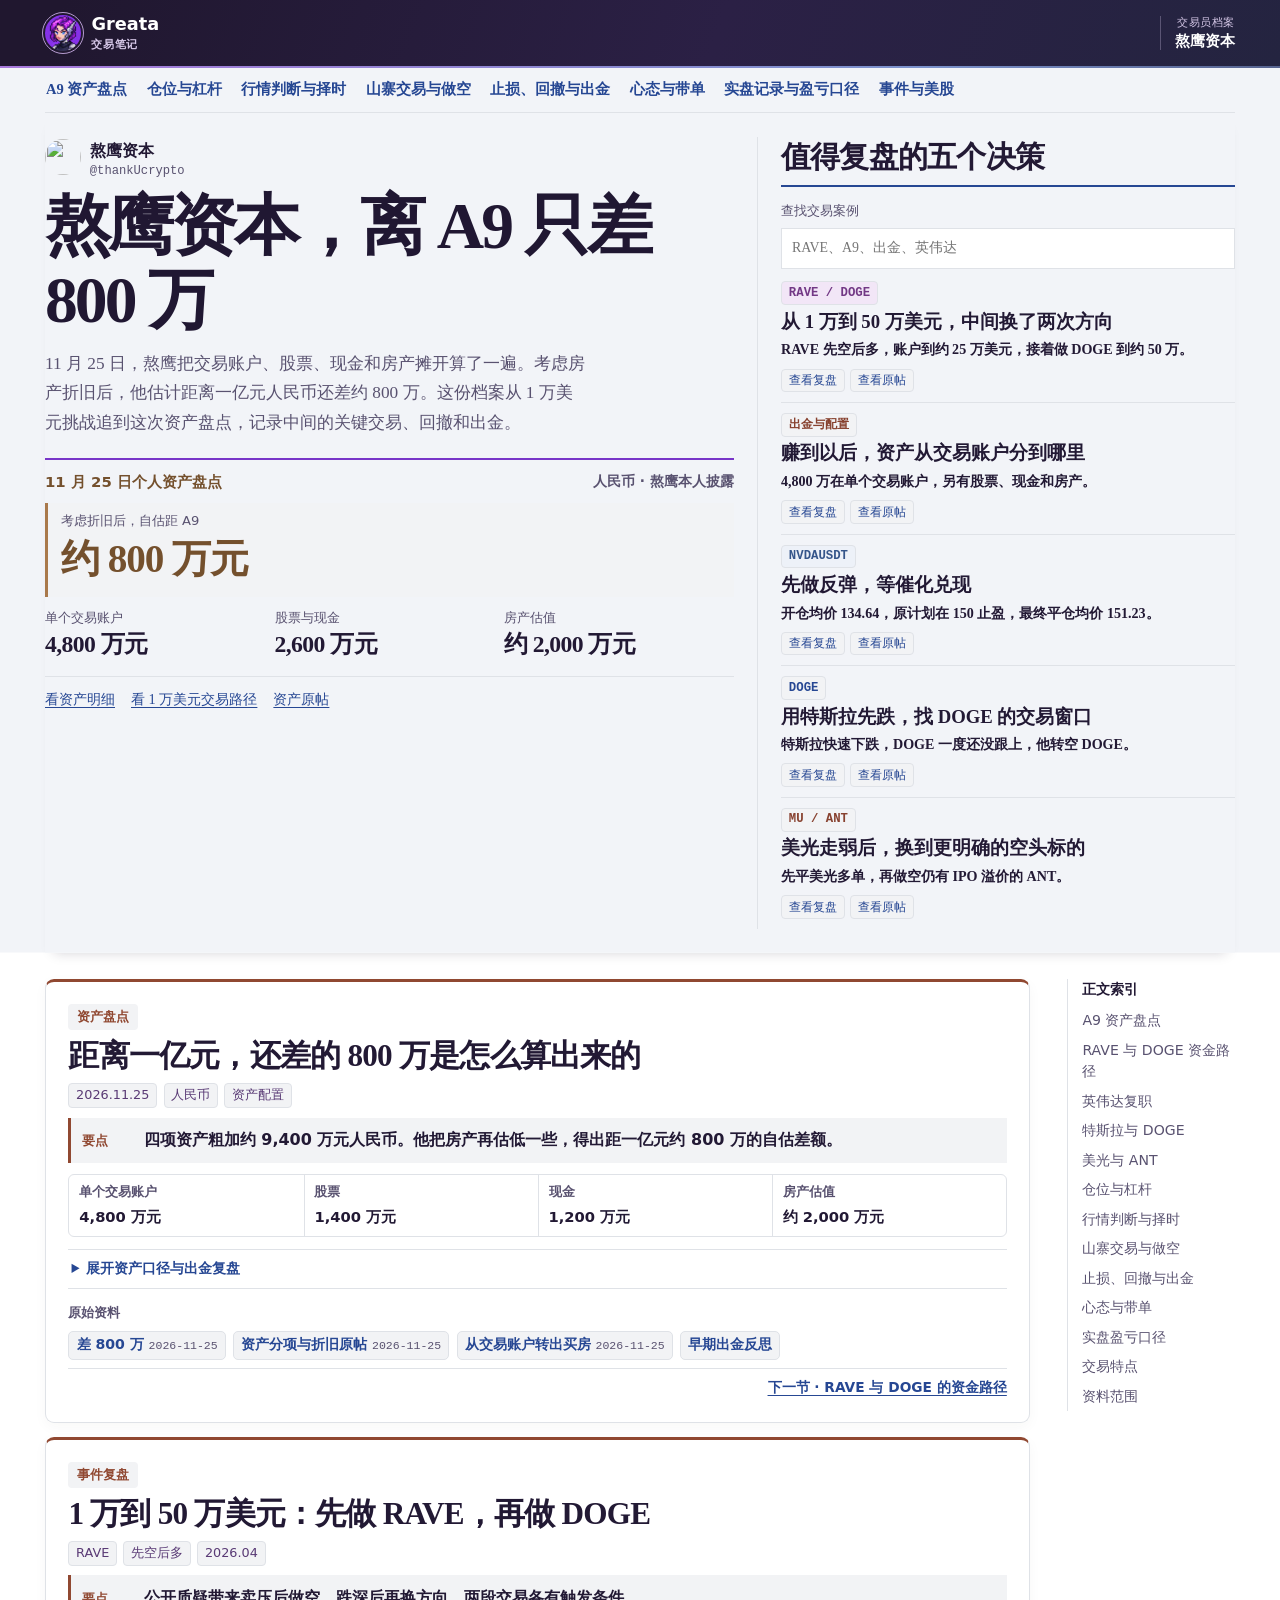
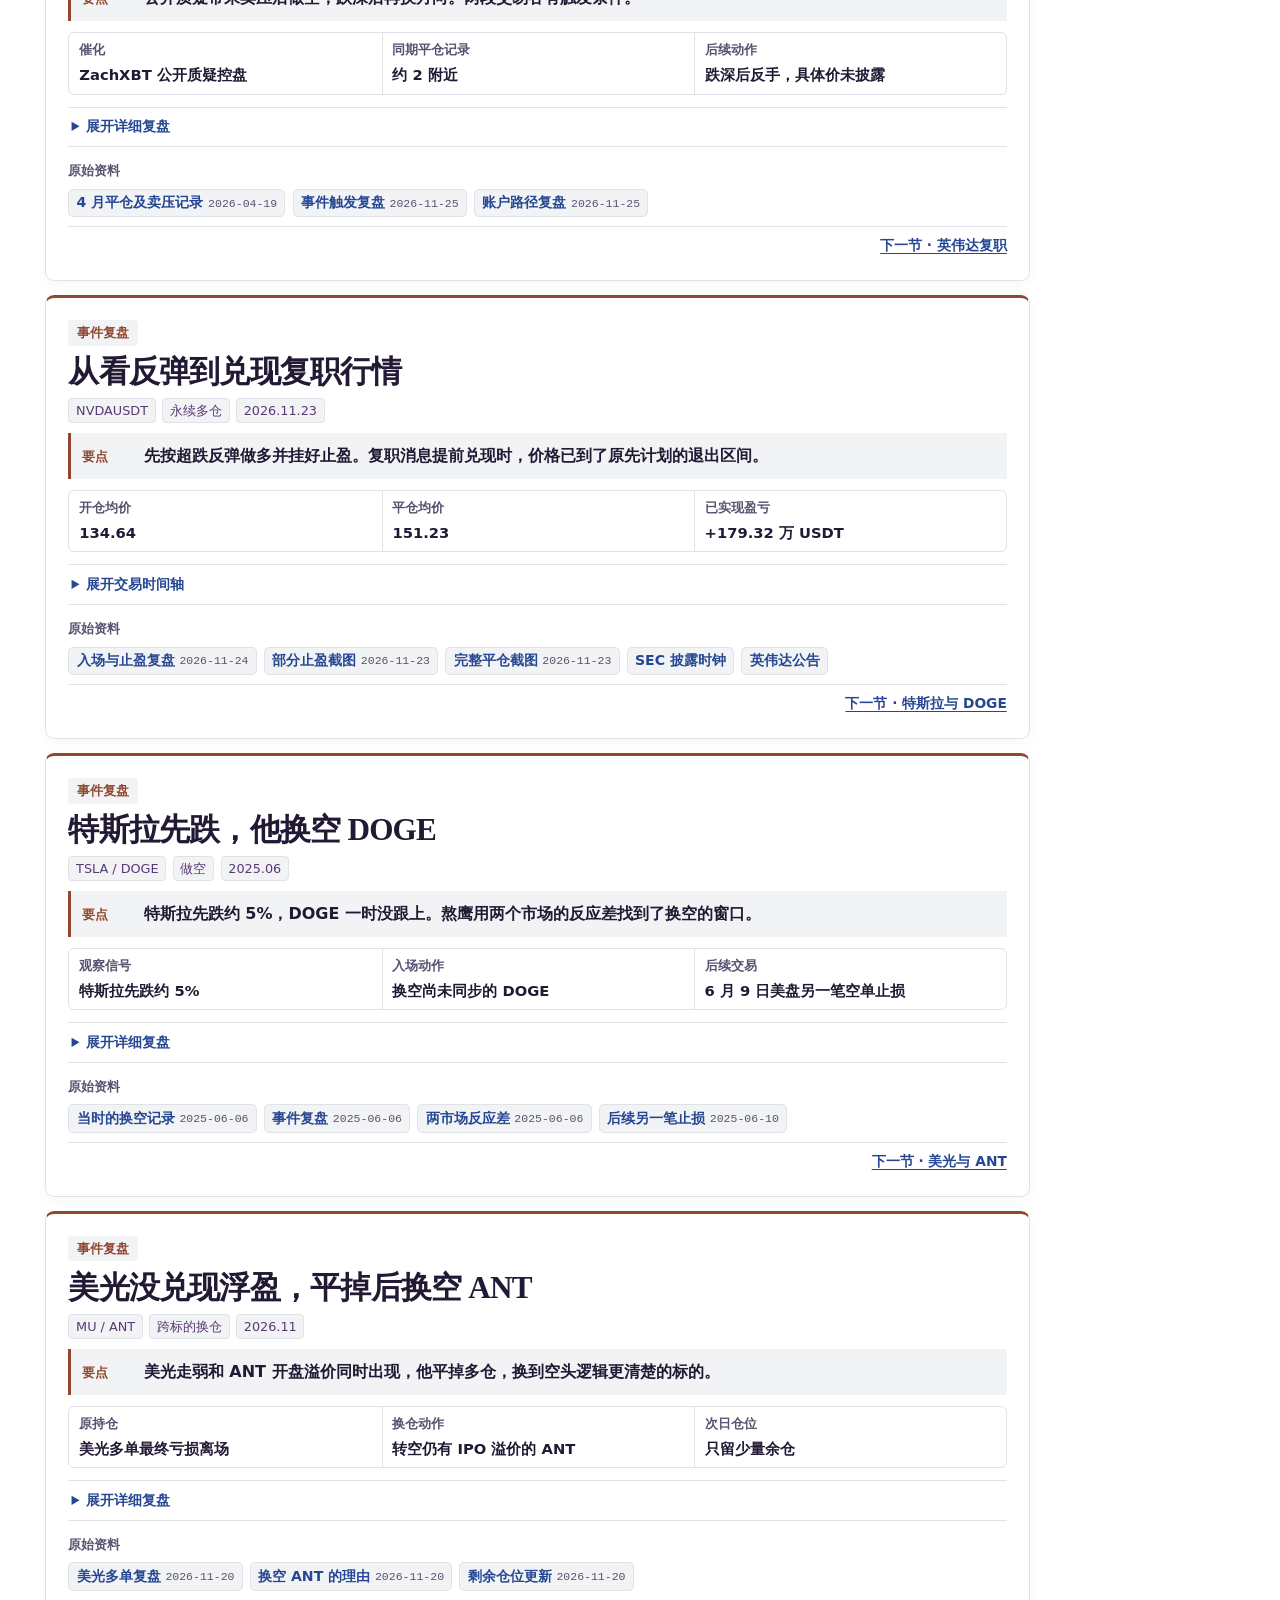
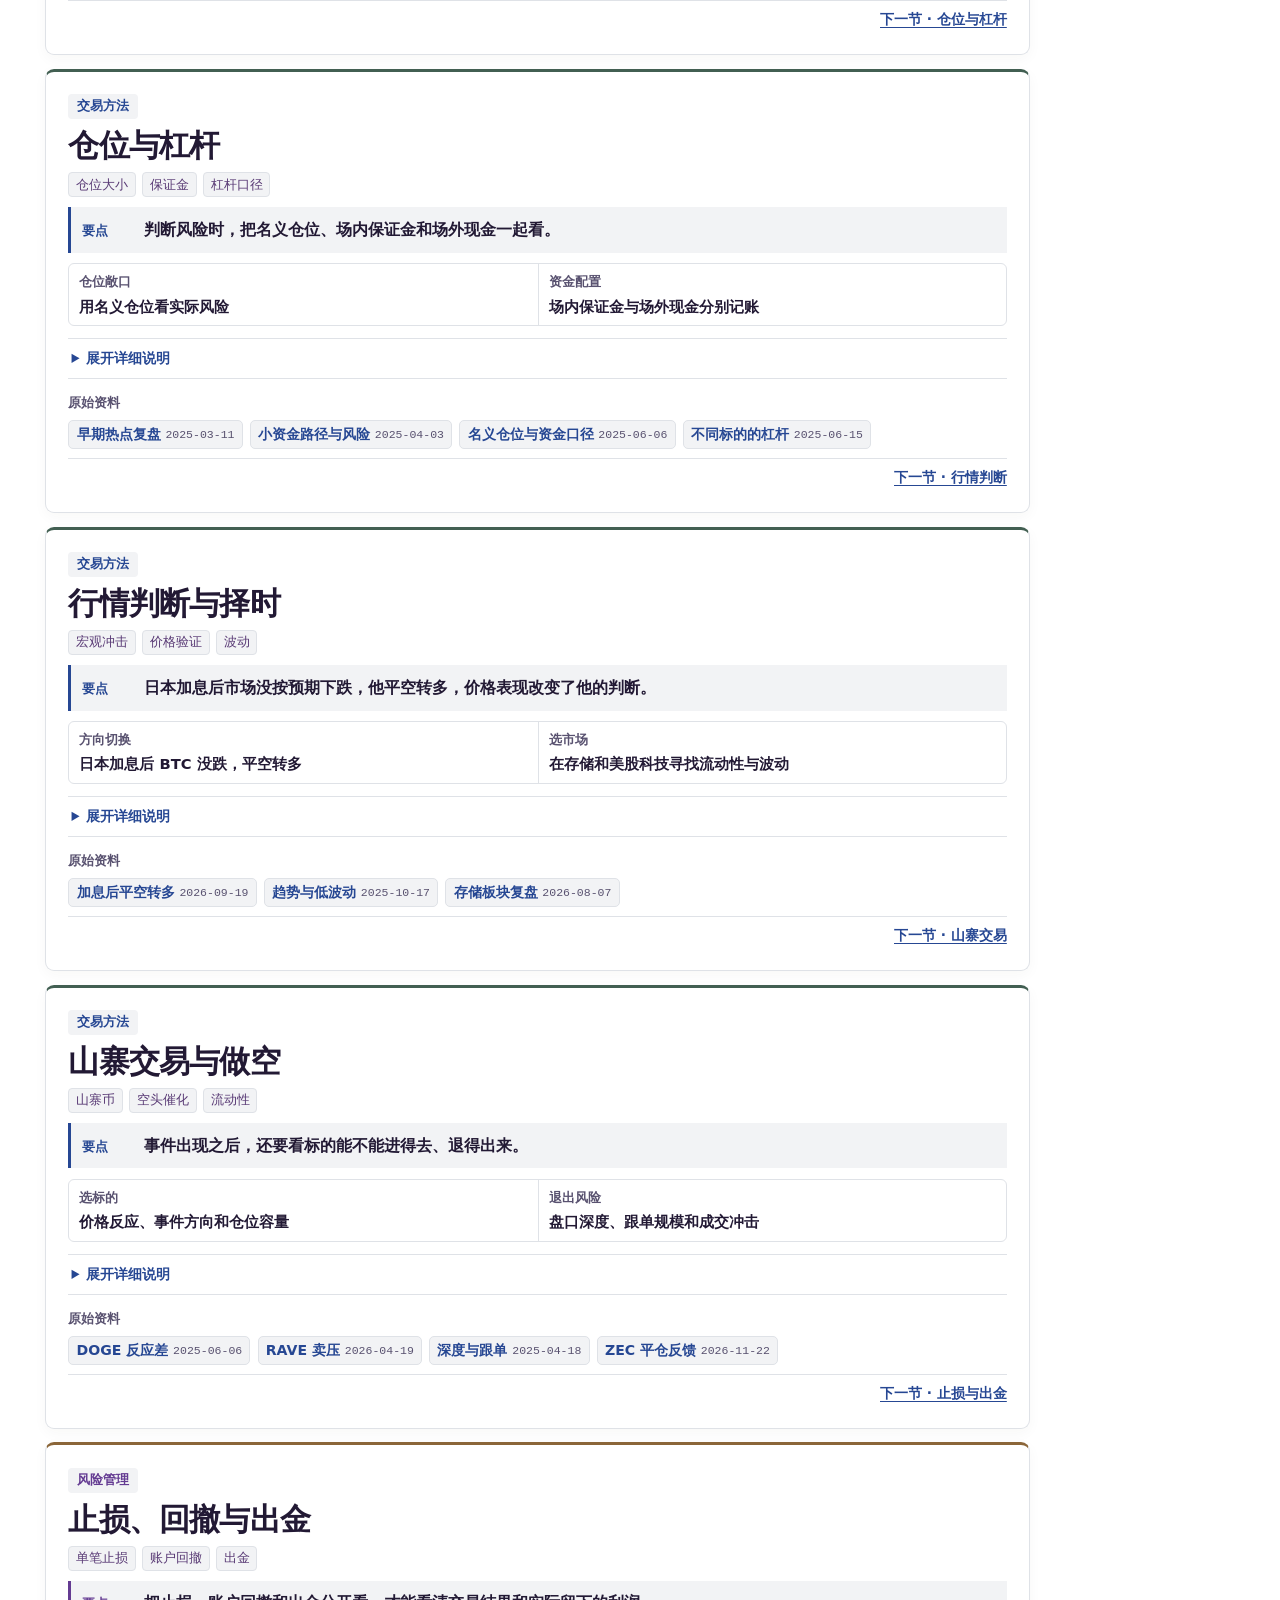
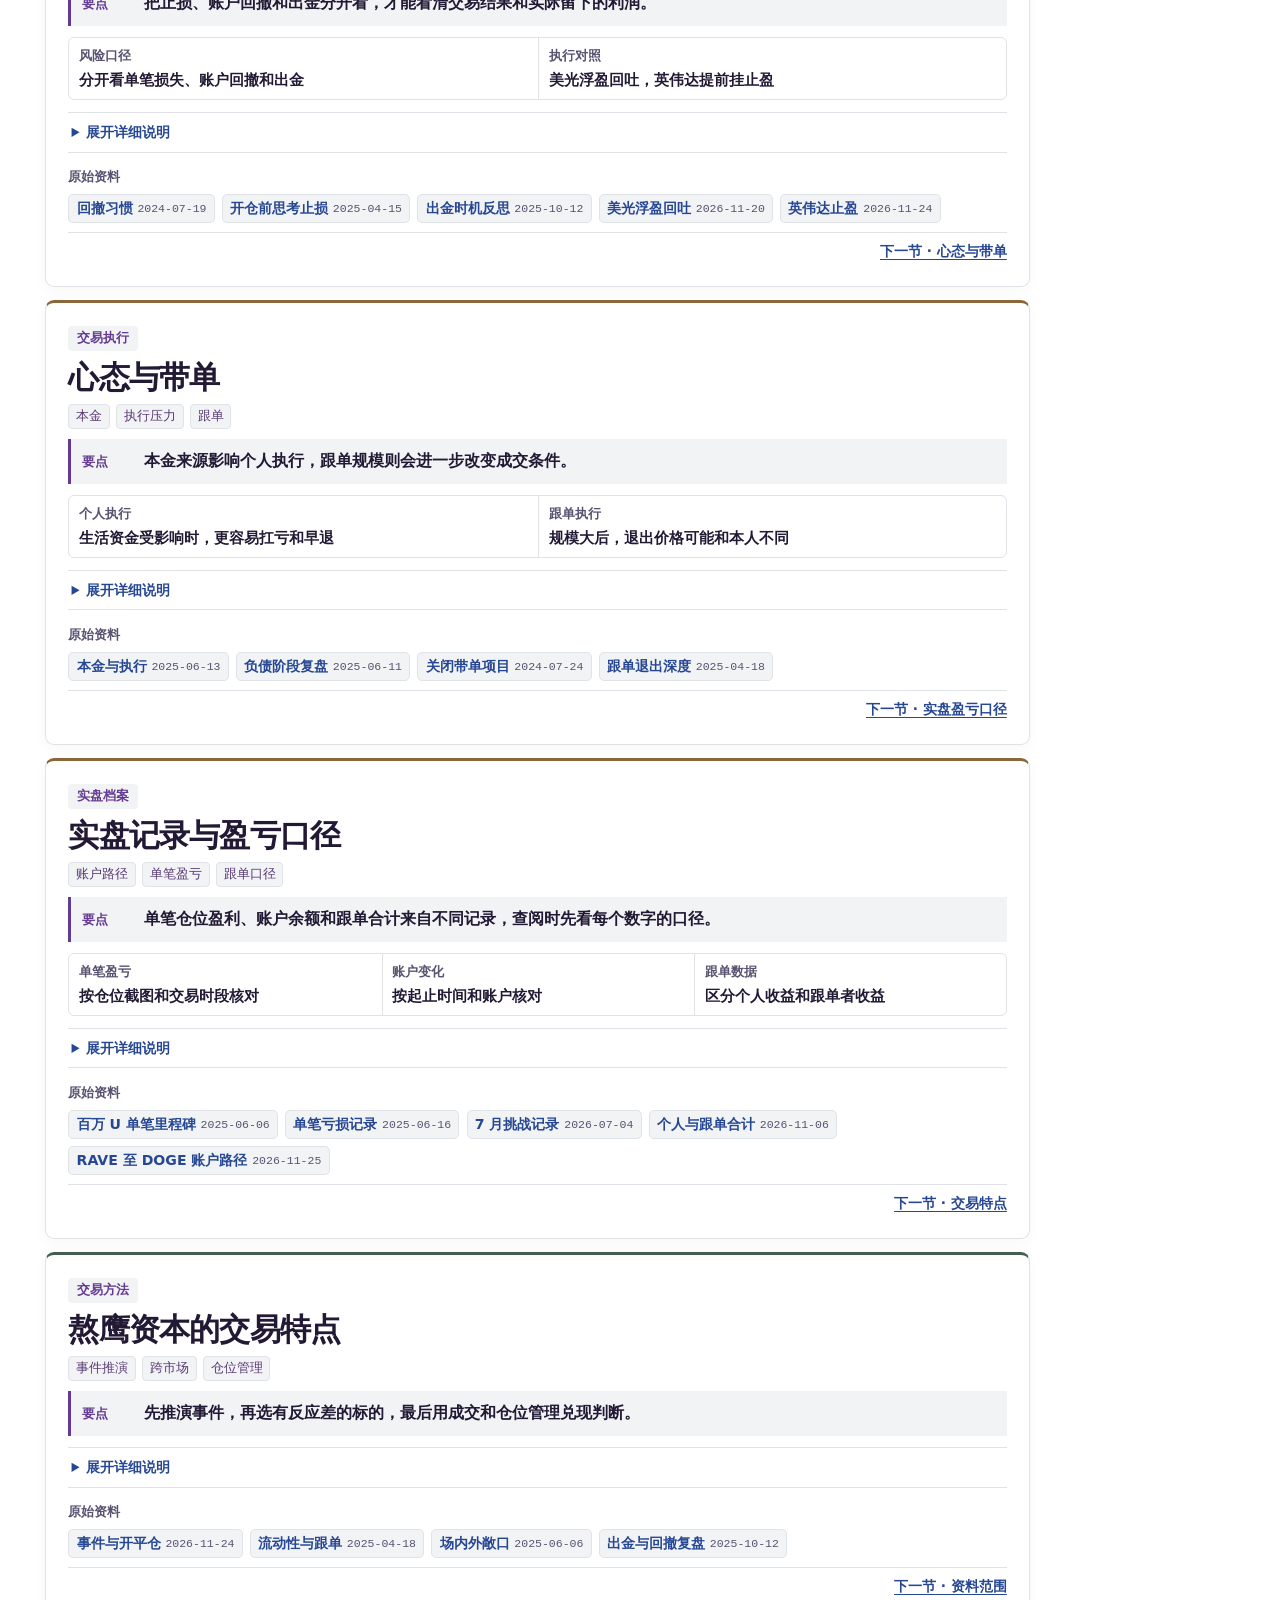
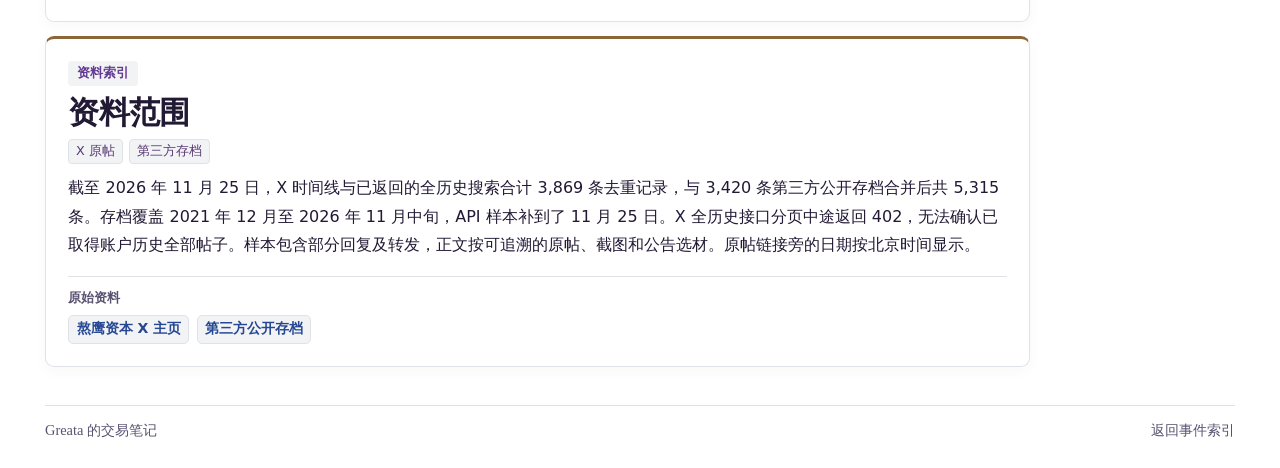
==== eagle-pixel.html @ 432642db "Design the Eagle archive masthead with publication and subject context" ====
<!doctype html>
<html lang="zh-CN">
<head>
  <meta charset="utf-8">
  <meta name="viewport" content="width=device-width, initial-scale=1">
  <meta name="description" content="熬鹰资本交易档案。从 1 万美元起步的交易路径，到自估距 A9 约 800 万元，逐笔追踪原帖与资产口径。">
  <title>熬鹰资本，离 A9 只差 800 万 · Greata 的交易笔记</title>
  <link rel="icon" href="./logo.jpg" type="image/jpeg">
  <link rel="stylesheet" href="./eagle.css?v=8">
  <link rel="stylesheet" href="./eagle-pixel.css?v=13">
</head>
<body class="newspaper pixel-palette">
  <header class="sitebar">
    <div class="wrap top">
      <a href="./" class="brand">
        <img src="./logo.jpg" width="36" height="36" alt="">
        <span class="masthead-wordmark"><strong>Greata</strong><span>交易笔记</span></span>
      </a>
      <p class="masthead-context"><span>交易员档案</span><strong>熬鹰资本</strong></p>
    </div>
  </header>
  <main class="wrap archive-layout">
    <div class="archive-content">
      <div class="opening-band">
      <section class="topic-overview" id="topics" aria-label="交易专题">
        <nav aria-label="交易专题"><a href="#assets">A9 资产盘点</a><a href="#sizing">仓位与杠杆</a><a href="#market">行情判断与择时</a><a href="#alts">山寨交易与做空</a><a href="#risk">止损、回撤与出金</a><a href="#copy">心态与带单</a><a href="#records">实盘记录与盈亏口径</a><a href="#cases">事件与美股</a></nav>
      </section>
      <div class="front-page">
      <header class="hero">
        <a class="identity" href="https://x.com/thankUcrypto"><img src="https://pbs.twimg.com/profile_images/1653241236827033600/2sCvAcOH_normal.jpg" width="42" height="42" alt=""><span><strong>熬鹰资本</strong><small>@thankUcrypto</small></span></a>
        <h1>熬鹰资本，离 A9 只差 800 万</h1>
        <p class="lede">11 月 25 日，熬鹰把交易账户、股票、现金和房产摊开算了一遍。考虑房产折旧后，他估计距离一亿元人民币还差约 800 万。这份档案从 1 万美元挑战追到这次资产盘点，记录中间的关键交易、回撤和出金。</p>
        <div class="hero-ledger a9-ledger">
          <div class="instrument"><strong>11 月 25 日个人资产盘点</strong><span>人民币 · 熬鹰本人披露</span></div>
          <dl class="ledger-grid">
            <div class="main-stat"><dt>考虑折旧后，自估距 A9</dt><dd>约 800 万元</dd></div>
            <div><dt>单个交易账户</dt><dd>4,800 万元</dd></div>
            <div><dt>股票与现金</dt><dd>2,600 万元</dd></div>
            <div><dt>房产估值</dt><dd>约 2,000 万元</dd></div>
          </dl>
        </div>
        <nav class="hero-links" aria-label="档案重点"><a href="#assets">看资产明细</a><a href="#rave">看 1 万美元交易路径</a><a href="https://x.com/thankUcrypto/status/2125445338215694389">资产原帖</a></nav>
      </header>
      <section class="case-index" id="cases" aria-labelledby="case-title">
        <div class="section-head"><h2 id="case-title">值得复盘的五个决策</h2></div>
        <div class="index-search" hidden>
        <label for="case-search">查找交易案例</label>
        <input id="case-search" type="search" placeholder="RAVE、A9、出金、英伟达" autocomplete="off">
      </div>
        <p id="case-empty" role="status" hidden>没有找到匹配的案例。可以换个关键词。</p>
        <div class="case-grid" aria-label="关键决策">
        <section class="case-card rave" data-topic="rave">
          <span class="symbol">RAVE / DOGE</span>
          <div class="case-description"><h3><a href="#rave">从 1 万到 50 万美元，中间换了两次方向</a></h3><p class="signal">RAVE 先空后多，账户到约 25 万美元，接着做 DOGE 到约 50 万。</p></div>
          <div class="case-actions"><a href="#rave">查看复盘</a><a class="source-link" href="https://x.com/thankUcrypto/status/2125455970709176511">查看原帖</a></div>
        </section>
        <section class="case-card ant" data-topic="assets">
          <span class="symbol">出金与配置</span>
          <div class="case-description"><h3><a href="#assets">赚到以后，资产从交易账户分到哪里</a></h3><p class="signal">4,800 万在单个交易账户，另有股票、现金和房产。</p></div>
          <div class="case-actions"><a href="#assets">查看复盘</a><a class="source-link" href="https://x.com/thankUcrypto/status/2125445338215694389">查看原帖</a></div>
        </section>
        <section class="case-card nvda" data-topic="nvda">
          <span class="symbol">NVDAUSDT</span>
          <div class="case-description"><h3><a href="#nvda">先做反弹，等催化兑现</a></h3><p class="signal">开仓均价 134.64，原计划在 150 止盈，最终平仓均价 151.23。</p></div>
          <div class="case-actions"><a href="#nvda">查看复盘</a><a class="source-link" href="https://x.com/thankUcrypto/status/2124869960187154910">查看原帖</a></div>
        </section>
        <section class="case-card doge" data-topic="doge">
          <span class="symbol">DOGE</span>
          <div class="case-description"><h3><a href="#doge">用特斯拉先跌，找 DOGE 的交易窗口</a></h3><p class="signal">特斯拉快速下跌，DOGE 一度还没跟上，他转空 DOGE。</p></div>
          <div class="case-actions"><a href="#doge">查看复盘</a><a class="source-link" href="https://x.com/thankUcrypto/status/1930660736042463380">查看原帖</a></div>
        </section>
        <section class="case-card ant" data-topic="ant">
          <span class="symbol">MU / ANT</span>
          <div class="case-description"><h3><a href="#ant">美光走弱后，换到更明确的空头标的</a></h3><p class="signal">先平美光多单，再做空仍有 IPO 溢价的 ANT。</p></div>
          <div class="case-actions"><a href="#ant">查看复盘</a><a class="source-link" href="https://x.com/thankUcrypto/status/2123665773595902323">查看原帖</a></div>
        </section>
        </div>

      </section>
      </div>
      </div>
      <div class="reading-index-layout">
      <article aria-label="交易档案正文">
<section id="assets" class="sheet chapter">
  <header class="chapter-head">
    <div class="chapter-kicker"><span class="chapter-type">资产盘点</span></div>
    <h2>距离一亿元，还差的 800 万是怎么算出来的</h2>
    <ul class="chapter-tags" aria-label="本章标签"><li>2026.11.25</li><li>人民币</li><li>资产配置</li></ul>
  </header>
  <div class="chapter-insight"><span>要点</span><p>四项资产粗加约 9,400 万元人民币。他把房产再估低一些，得出距一亿元约 800 万的自估差额。</p></div>
  <dl class="chapter-facts">
    <div><dt>单个交易账户</dt><dd>4,800 万元</dd></div><div><dt>股票</dt><dd>1,400 万元</dd></div>
    <div><dt>现金</dt><dd>1,200 万元</dd></div><div><dt>房产估值</dt><dd>约 2,000 万元</dd></div>
  </dl>
  <details class="chapter-expand"><summary>展开资产口径与出金复盘</summary><div class="chapter-expanded">
    <p>这次披露排除了小号，合计包含房产、股票和现金。9,400 万是分项粗加，差 800 万是本人再考虑房产折旧后的估计。该帖子没有提供完整的负债或历次交易账本，因此这里采用「本人披露资产」的口径。</p>
    <p>2025 年的出金复盘里，他提到自己曾多次把小资金做大，却常等到账户明显回撤后才提现。2026 年 11 月再次盘点时，他把场内、证券、现金和住房分开列出。同一天也写到，在一次赚到约 3,000 万元之后买房，以免资金都留在交易里。</p>
  </div></details>
  <div class="chapter-sources"><h3>原始资料</h3><ul>
    <li><a href="https://x.com/thankUcrypto/status/2125439942860144935">差 800 万</a><time datetime="2026-11-25">2026-11-25</time></li>
    <li><a href="https://x.com/thankUcrypto/status/2125445338215694389">资产分项与折旧原帖</a><time datetime="2026-11-25">2026-11-25</time></li>
    <li><a href="https://x.com/thankUcrypto/status/2125462499499892897">从交易账户转出买房</a><time datetime="2026-11-25">2026-11-25</time></li>
    <li><a href="https://x.com/thankUcrypto/status/1977265903944581288">早期出金反思</a></li>
  </ul></div>
  <nav class="chapter-next" aria-label="后续阅读"><a href="#rave">下一节 · RAVE 与 DOGE 的资金路径</a></nav>
</section>
<section id="rave" class="sheet chapter"><header class="chapter-head"><div class="chapter-kicker"><span class="chapter-type">事件复盘</span></div><h2>1 万到 50 万美元：先做 RAVE，再做 DOGE</h2><ul class="chapter-tags" aria-label="本章标签"><li>RAVE</li><li>先空后多</li><li>2026.04</li></ul></header>
<div class="chapter-insight"><span>要点</span><p>公开质疑带来卖压后做空，跌深后再换方向。两段交易各有触发条件。</p></div><dl class="chapter-facts"><div><dt>催化</dt><dd>ZachXBT 公开质疑控盘</dd></div><div><dt>同期平仓记录</dt><dd>约 2 附近</dd></div><div><dt>后续动作</dt><dd>跌深后反手，具体价未披露</dd></div></dl>
          <details class="chapter-expand"><summary>展开详细复盘</summary><div class="chapter-expanded"><div class="chapter-details"><div><h3 class="chapter-subhead">卖压出现后怎么做</h3><p class="chapter-paragraph">熬鹰在 11 月回顾，4 月 19 日 ZachXBT 公开质疑 RAVE 控盘后，他把事件当作空头催化，随下跌做空，随后在低位转做多。复盘把这段交易对应的账户变化写成约 1 万至 25 万美元，之后另做 DOGE 才到 50 万美元。公开文字没有分列各单成交均价和盈亏。后来的账户又回撤到几万 U，他提走一部分，复盘说以剩余约 3 万 U 开启带单号。</p></div><div><h3 class="chapter-subhead">什么价位有原帖</h3><p class="chapter-paragraph">4 月的同期帖子也记录了他怎样看那段下跌：在 2 附近平过仓，价格后来又到了 1 附近。对他而言，大跌仍可能继续释放卖压。后来所说的反手属于事件走到另一阶段的操作，原帖没有交代具体反手价。</p></div></div>
          </div></details><div class="chapter-sources"><h3>原始资料</h3><ul><li><a href="https://x.com/thankUcrypto/status/2045714383062589615">4 月平仓及卖压记录</a><time datetime="2026-04-19">2026-04-19</time></li><li><a href="https://x.com/thankUcrypto/status/2125457309149331569">事件触发复盘</a><time datetime="2026-11-25">2026-11-25</time></li><li><a href="https://x.com/thankUcrypto/status/2125455970709176511">账户路径复盘</a><time datetime="2026-11-25">2026-11-25</time></li></ul></div>
        <nav class="chapter-next" aria-label="后续阅读"><a href="#nvda">下一节 · 英伟达复职</a></nav></section>
        <section id="nvda" class="sheet chapter"><header class="chapter-head"><div class="chapter-kicker"><span class="chapter-type">事件复盘</span></div><h2>从看反弹到兑现复职行情</h2><ul class="chapter-tags" aria-label="本章标签"><li>NVDAUSDT</li><li>永续多仓</li><li>2026.11.23</li></ul></header>
<div class="chapter-insight"><span>要点</span><p>先按超跌反弹做多并挂好止盈。复职消息提前兑现时，价格已到了原先计划的退出区间。</p></div><dl class="chapter-facts"><div><dt>开仓均价</dt><dd>134.64</dd></div><div><dt>平仓均价</dt><dd>151.23</dd></div><div><dt>已实现盈亏</dt><dd>+179.32 万 USDT</dd></div></dl>
          <details class="chapter-expand"><summary>展开交易时间轴</summary><div class="chapter-expanded"><h3 class="chapter-subhead">入场假设</h3><p class="chapter-paragraph">熬鹰次日复盘时交代，最初的设想是等 12 月 1 日听证会。只要没有新的重大利空，超跌的英伟达有机会反弹到 150，因此预挂止盈，原本能接受拿一周。实际催化提前到了。他回顾了财政部态度和特朗普对董事会的公开施压，同时也说自己没想到黄仁勋这么快回归。</p>
          <ol class="event-log">
            <li><time>11:19</time><div><strong>多仓开始建立</strong><p>仓位历史列出 11:19:43 为开仓时间、134.64265 为开仓均价。本人复盘说晚上才把仓位做重。均价是整个仓位的口径。</p></div></li>
            <li><time>21:57</time><div><strong>复职进入公开披露</strong><p>英伟达于 11 月 23 日公告复职，SEC 的 8-K 登记时间为美东 08:57:54，对应北京时间 21:57:54。21:59 的 X 更新已贴出一张部分兑现约 98.07 万 USDT 的截图。</p></div></li>
            <li><time>22:05</time><div><strong>全部平仓</strong><p>完整仓位截图列出平仓时间 22:05:15、平仓均价 151.22764、已实现盈亏 1,793,223.81 USDT。显示全仓 4×，仓位回报 49.05%。</p></div></li>
          </ol>
          <p class="fine">仓位时间按截图时钟列出，与发帖时间对照采用北京时间。截图来自其公开发帖，账户完整成交明细未公开。</p>
          </div></details><div class="chapter-sources"><h3>原始资料</h3><ul><li><a href="https://x.com/thankUcrypto/status/2125155429512855651">入场与止盈复盘</a><time datetime="2026-11-24">2026-11-24</time></li><li><a href="https://x.com/thankUcrypto/status/2124865463897440440">部分止盈截图</a><time datetime="2026-11-23">2026-11-23</time></li><li><a href="https://x.com/thankUcrypto/status/2124869960187154910">完整平仓截图</a><time datetime="2026-11-23">2026-11-23</time></li><li><a href="https://www.sec.gov/Archives/edgar/data/1045810/000104581026000090/0001045810-26-000090-index.htm">SEC 披露时钟</a></li><li><a href="https://investor.nvidia.com/news/press-release-details/2026/NVIDIA-Board-Reinstates-Jensen-Huang-as-President-CEO-and-Board-Director/">英伟达公告</a></li></ul></div>
        <nav class="chapter-next" aria-label="后续阅读"><a href="#doge">下一节 · 特斯拉与 DOGE</a></nav></section>
        <section id="doge" class="sheet chapter"><header class="chapter-head"><div class="chapter-kicker"><span class="chapter-type">事件复盘</span></div><h2>特斯拉先跌，他换空 DOGE</h2><ul class="chapter-tags" aria-label="本章标签"><li>TSLA / DOGE</li><li>做空</li><li>2025.06</li></ul></header>
<div class="chapter-insight"><span>要点</span><p>特斯拉先跌约 5%，DOGE 一时没跟上。熬鹰用两个市场的反应差找到了换空的窗口。</p></div><dl class="chapter-facts"><div><dt>观察信号</dt><dd>特斯拉先跌约 5%</dd></div><div><dt>入场动作</dt><dd>换空尚未同步的 DOGE</dd></div><div><dt>后续交易</dt><dd>6 月 9 日美盘另一笔空单止损</dd></div></dl>
          <details class="chapter-expand"><summary>展开详细复盘</summary><div class="chapter-expanded"><div class="chapter-details"><div><h3 class="chapter-subhead">为什么选 DOGE</h3><p class="chapter-paragraph">6 月 5 日美盘期间，他在 X 上记录从原本的空单换空 DOGE。复盘里的判断是，马斯克与特朗普的争执升级时，特斯拉一度快速跌约 5%，而 DOGE 尚未同步反应，且已接近他关注的破位区。他用 DOGE 表达同一事件方向，利用两边市场反应的时间差。</p></div><div><h3 class="chapter-subhead">后续止损怎么区分</h3><p class="chapter-paragraph">当时的原帖能确认换空的动作和逻辑。6 月 9 日美盘的另一笔 DOGE 空单，他在 BTC 回到 11 万附近、认为主流可能补涨时记录止损。两笔有独立的持仓更新，首笔的完整开平仓均价没有在这些原帖里披露。</p></div></div>
          </div></details><div class="chapter-sources"><h3>原始资料</h3><ul><li><a href="https://x.com/thankUcrypto/status/1930660736042463380">当时的换空记录</a><time datetime="2025-06-06">2025-06-06</time></li><li><a href="https://x.com/thankUcrypto/status/1930718604724756718">事件复盘</a><time datetime="2025-06-06">2025-06-06</time></li><li><a href="https://x.com/thankUcrypto/status/1930952003041296846">两市场反应差</a><time datetime="2025-06-06">2025-06-06</time></li><li><a href="https://x.com/thankUcrypto/status/1932189012246360530">后续另一笔止损</a><time datetime="2025-06-10">2025-06-10</time></li></ul></div>
        <nav class="chapter-next" aria-label="后续阅读"><a href="#ant">下一节 · 美光与 ANT</a></nav></section>
        
        <section id="ant" class="sheet chapter"><header class="chapter-head"><div class="chapter-kicker"><span class="chapter-type">事件复盘</span></div><h2>美光没兑现浮盈，平掉后换空 ANT</h2><ul class="chapter-tags" aria-label="本章标签"><li>MU / ANT</li><li>跨标的换仓</li><li>2026.11</li></ul></header>
<div class="chapter-insight"><span>要点</span><p>美光走弱和 ANT 开盘溢价同时出现，他平掉多仓，换到空头逻辑更清楚的标的。</p></div><dl class="chapter-facts"><div><dt>原持仓</dt><dd>美光多单最终亏损离场</dd></div><div><dt>换仓动作</dt><dd>转空仍有 IPO 溢价的 ANT</dd></div><div><dt>次日仓位</dt><dd>只留少量余仓</dd></div></dl>
          <details class="chapter-expand"><summary>展开详细复盘</summary><div class="chapter-expanded"><div class="chapter-details"><div><h3 class="chapter-subhead">开盘为什么换仓</h3><p class="chapter-paragraph">他复盘一笔美光多单时提到，涨约 10% 时没有走，最终亏着离场。ANT 开盘后美光还在下跌，他把 AI 板块同步走弱和 ANT 相对 IPO 的溢价一起考虑，平掉美光后换空 ANT。次日仓位更新写的是只留一小部分，具体开平仓价格未披露。</p></div><div><h3 class="chapter-subhead">哪些条件变了</h3><p class="chapter-paragraph">这笔案例的重点是出手条件的变化。开盘时有明确的价格与板块信号。隔天这些条件变了，他写的是等反弹再看，避免缺乏具体理由地追空。</p></div></div>
          </div></details><div class="chapter-sources"><h3>原始资料</h3><ul><li><a href="https://x.com/thankUcrypto/status/2123683724420415519">美光多单复盘</a><time datetime="2026-11-20">2026-11-20</time></li><li><a href="https://x.com/thankUcrypto/status/2123665773595902323">换空 ANT 的理由</a><time datetime="2026-11-20">2026-11-20</time></li><li><a href="https://x.com/thankUcrypto/status/2123619662777004489">剩余仓位更新</a><time datetime="2026-11-20">2026-11-20</time></li></ul></div>
        <nav class="chapter-next" aria-label="后续阅读"><a href="#sizing">下一节 · 仓位与杠杆</a></nav></section>
<section id="sizing" class="sheet chapter"><header class="chapter-head"><div class="chapter-kicker"><span class="chapter-type">交易方法</span></div><h2>仓位与杠杆</h2><ul class="chapter-tags" aria-label="本章标签"><li>仓位大小</li><li>保证金</li><li>杠杆口径</li></ul></header>
<div class="chapter-insight"><span>要点</span><p>判断风险时，把名义仓位、场内保证金和场外现金一起看。</p></div><dl class="chapter-facts"><div><dt>仓位敞口</dt><dd>用名义仓位看实际风险</dd></div><div><dt>资金配置</dt><dd>场内保证金与场外现金分别记账</dd></div></dl><details class="chapter-expand"><summary>展开详细说明</summary><div class="chapter-expanded"><div class="chapter-details"><div><h3 class="chapter-subhead">小资金怎样起步</h3><p class="chapter-paragraph">熬鹰回顾早期的小资金阶段，从 BCH 入手，接着做 WLD 等 AI 资产和 Meme 热点。那一轮账户放大来自少数高波动机会集中出现。后来他也明确写过，小资金从低位迅速放大的路径依赖时机、运气和承受损失的能力，无法靠照着倍数下单复制。</p></div><div><h3 class="chapter-subhead">怎样读实盘上的杠杆</h3><p class="chapter-paragraph">理解他的实盘，要同时看名义仓位、场内保证金和场外资金。2025 年 6 月，复盘 DOGE 时他解释过，遇到风险时会移出部分用不到的保证金，场内显示的倍数与全资金口径下的敞口不同。另一条复盘里，他列出部分山寨在约 0.8 倍附近，主流用过更高倍数。这些记录对应不同交易和资金阶段。</p></div></div></div></details><div class="chapter-sources"><h3>原始资料</h3><ul><li><a href="https://x.com/thankUcrypto/status/1899301797225025701">早期热点复盘</a><time datetime="2025-03-11">2025-03-11</time></li><li><a href="https://x.com/thankUcrypto/status/1907722841866514540">小资金路径与风险</a><time datetime="2025-04-03">2025-04-03</time></li><li><a href="https://x.com/thankUcrypto/status/1930796581009399996">名义仓位与资金口径</a><time datetime="2025-06-06">2025-06-06</time></li><li><a href="https://x.com/thankUcrypto/status/1934100671227457855">不同标的的杠杆</a><time datetime="2025-06-15">2025-06-15</time></li></ul></div><nav class="chapter-next" aria-label="后续阅读"><a href="#market">下一节 · 行情判断</a></nav></section>
        <section id="market" class="sheet chapter"><header class="chapter-head"><div class="chapter-kicker"><span class="chapter-type">交易方法</span></div><h2>行情判断与择时</h2><ul class="chapter-tags" aria-label="本章标签"><li>宏观冲击</li><li>价格验证</li><li>波动</li></ul></header>
<div class="chapter-insight"><span>要点</span><p>日本加息后市场没按预期下跌，他平空转多，价格表现改变了他的判断。</p></div><dl class="chapter-facts"><div><dt>方向切换</dt><dd>日本加息后 BTC 没跌，平空转多</dd></div><div><dt>选市场</dt><dd>在存储和美股科技寻找流动性与波动</dd></div></dl><details class="chapter-expand"><summary>展开详细说明</summary><div class="chapter-expanded"><div class="chapter-details"><div><h3 class="chapter-subhead">消息出来后看价格怎么走</h3><p class="chapter-paragraph">他会根据价格是否兑现原先的预期重新选择方向。有一轮同时面对政策和加息风险，他起初做空，后来日本加息公布后市场没跌，BTC 逼近前一天约 77,000 的高点，于是平空、转做更强的板块。他接受右侧入场的价格溢价，换取行情已经开始验证的确定性。</p></div><div><h3 class="chapter-subhead">波动不足时换市场</h3><p class="chapter-paragraph">另一面是看市场有没有足够波动。复盘熊市时，他用 2022 年 ETH 的反弹和回落解释，熊市也会有反弹，难做的阶段常常是流动性散去、振幅变小。他在 2026 年也把注意力转向存储和美股科技，说那段带单账户的主要利润来自海力士、闪迪和美光。选市场的标准随流动性和波动变化。</p></div></div></div></details><div class="chapter-sources"><h3>原始资料</h3><ul><li><a href="https://x.com/thankUcrypto/status/2101023405491487102">加息后平空转多</a><time datetime="2026-09-19">2026-09-19</time></li><li><a href="https://x.com/thankUcrypto/status/1978900201772585320">趋势与低波动</a><time datetime="2025-10-17">2025-10-17</time></li><li><a href="https://x.com/thankUcrypto/status/2085635173983662353">存储板块复盘</a><time datetime="2026-08-07">2026-08-07</time></li></ul></div><nav class="chapter-next" aria-label="后续阅读"><a href="#alts">下一节 · 山寨交易</a></nav></section>
        <section id="alts" class="sheet chapter"><header class="chapter-head"><div class="chapter-kicker"><span class="chapter-type">交易方法</span></div><h2>山寨交易与做空</h2><ul class="chapter-tags" aria-label="本章标签"><li>山寨币</li><li>空头催化</li><li>流动性</li></ul></header>
<div class="chapter-insight"><span>要点</span><p>事件出现之后，还要看标的能不能进得去、退得出来。</p></div><dl class="chapter-facts"><div><dt>选标的</dt><dd>价格反应、事件方向和仓位容量</dd></div><div><dt>退出风险</dt><dd>盘口深度、跟单规模和成交冲击</dd></div></dl><details class="chapter-expand"><summary>展开详细说明</summary><div class="chapter-expanded"><div class="chapter-details"><div><h3 class="chapter-subhead">什么样的标的值得空</h3><p class="chapter-paragraph">看空的对象要能体现事件冲击，也要容得下实际仓位。特朗普与马斯克争执时，他从特斯拉和 DOGE 的不同下跌速度找窗口。RAVE 案例里，外部质疑打开卖压，他按下跌路径处理空仓，后来才在较低位置转多。两个案例的共同点是催化和价格表现同时出现。</p></div><div><h3 class="chapter-subhead">大仓位怎么退</h3><p class="chapter-paragraph">山寨最难的是退出。他复盘一笔带单山寨平仓时提到，盘面显示的深度在真要成交时会变化，跟单资金也会改变实际冲击。2026 年的 ZEC 记录里，他又给出一个例子，认为自己的平空动作足以影响分钟级波动。这类交易需要把自己的成交对市场的影响计入。</p></div></div></div></details><div class="chapter-sources"><h3>原始资料</h3><ul><li><a href="https://x.com/thankUcrypto/status/1930952003041296846">DOGE 反应差</a><time datetime="2025-06-06">2025-06-06</time></li><li><a href="https://x.com/thankUcrypto/status/2045714383062589615">RAVE 卖压</a><time datetime="2026-04-19">2026-04-19</time></li><li><a href="https://x.com/thankUcrypto/status/1913116914345451618">深度与跟单</a><time datetime="2025-04-18">2025-04-18</time></li><li><a href="https://x.com/thankUcrypto/status/2124374739707953390">ZEC 平仓反馈</a><time datetime="2026-11-22">2026-11-22</time></li></ul></div><nav class="chapter-next" aria-label="后续阅读"><a href="#risk">下一节 · 止损与出金</a></nav></section>
        <section id="risk" class="sheet chapter"><header class="chapter-head"><div class="chapter-kicker"><span class="chapter-type">风险管理</span></div><h2>止损、回撤与出金</h2><ul class="chapter-tags" aria-label="本章标签"><li>单笔止损</li><li>账户回撤</li><li>出金</li></ul></header>
<div class="chapter-insight"><span>要点</span><p>把止损、账户回撤和出金分开看，才能看清交易结果和实际留下的利润。</p></div><dl class="chapter-facts"><div><dt>风险口径</dt><dd>分开看单笔损失、账户回撤和出金</dd></div><div><dt>执行对照</dt><dd>美光浮盈回吐，英伟达提前挂止盈</dd></div></dl><details class="chapter-expand"><summary>展开详细说明</summary><div class="chapter-expanded"><div class="chapter-details"><div><h3 class="chapter-subhead">开单前想清楚怎么退出</h3><p class="chapter-paragraph">他的复盘会把一次交易能亏多少、整个交易账户能回吐多少，以及已经转到场外的钱分开谈。开单前会想止损路径，账户回撤则涉及仓位和场外现金。2025 年 10 月，他回顾自己几次用小资金滚大，却常在大幅回撤后才开始提现。这为他后来反复强调出金提供了背景。</p></div><div><h3 class="chapter-subhead">浮盈如何变成已实现盈亏</h3><p class="chapter-paragraph">兑现也是执行问题。美光那笔多单一度涨约 10%，最后亏着走。英伟达反弹交易则提前挂了 150 止盈，在催化提前到来时就兑现。两条记录一起看，能看到浮盈跟最终结果的差距。</p></div></div></div></details><div class="chapter-sources"><h3>原始资料</h3><ul><li><a href="https://x.com/thankUcrypto/status/1814223448761397566">回撤习惯</a><time datetime="2024-07-19">2024-07-19</time></li><li><a href="https://x.com/thankUcrypto/status/1911830552174612674">开仓前思考止损</a><time datetime="2025-04-15">2025-04-15</time></li><li><a href="https://x.com/thankUcrypto/status/1977265903944581288">出金时机反思</a><time datetime="2025-10-12">2025-10-12</time></li><li><a href="https://x.com/thankUcrypto/status/2123683724420415519">美光浮盈回吐</a><time datetime="2026-11-20">2026-11-20</time></li><li><a href="https://x.com/thankUcrypto/status/2125155429512855651">英伟达止盈</a><time datetime="2026-11-24">2026-11-24</time></li></ul></div><nav class="chapter-next" aria-label="后续阅读"><a href="#copy">下一节 · 心态与带单</a></nav></section>
        <section id="copy" class="sheet chapter"><header class="chapter-head"><div class="chapter-kicker"><span class="chapter-type">交易执行</span></div><h2>心态与带单</h2><ul class="chapter-tags" aria-label="本章标签"><li>本金</li><li>执行压力</li><li>跟单</li></ul></header>
<div class="chapter-insight"><span>要点</span><p>本金来源影响个人执行，跟单规模则会进一步改变成交条件。</p></div><dl class="chapter-facts"><div><dt>个人执行</dt><dd>生活资金受影响时，更容易扛亏和早退</dd></div><div><dt>跟单执行</dt><dd>规模大后，退出价格可能和本人不同</dd></div></dl><details class="chapter-expand"><summary>展开详细说明</summary><div class="chapter-expanded"><div class="chapter-details"><div><h3 class="chapter-subhead">本金怎样改变决策</h3><p class="chapter-paragraph">熬鹰讲过本金影响执行的具体过程。浮亏碰到生活资金时容易想扛回来，浮盈时又容易太早跑。他用自己早期的负债和账户经历解释，交易资金的来源会改变一个人能接受的波动。</p></div><div><h3 class="chapter-subhead">跟单怎样影响成交</h3><p class="chapter-paragraph">他的带单记录里也有一个实操限制，自己的仓位能退出，复制进来的资金未必能按相同价格走。2024 年他复盘主动关闭带单项目时，理由之一是已经取得阶段性收益。后来的山寨复盘里，他把跟单规模造成的流动性压力写得更具体。</p></div></div></div></details><div class="chapter-sources"><h3>原始资料</h3><ul><li><a href="https://x.com/thankUcrypto/status/1933295253899100609">本金与执行</a><time datetime="2025-06-13">2025-06-13</time></li><li><a href="https://x.com/thankUcrypto/status/1932681770471993723">负债阶段复盘</a><time datetime="2025-06-11">2025-06-11</time></li><li><a href="https://x.com/thankUcrypto/status/1815968167170277692">关闭带单项目</a><time datetime="2024-07-24">2024-07-24</time></li><li><a href="https://x.com/thankUcrypto/status/1913116914345451618">跟单退出深度</a><time datetime="2025-04-18">2025-04-18</time></li></ul></div><nav class="chapter-next" aria-label="后续阅读"><a href="#records">下一节 · 实盘盈亏口径</a></nav></section>
        <section id="records" class="sheet chapter"><header class="chapter-head"><div class="chapter-kicker"><span class="chapter-type">实盘档案</span></div><h2>实盘记录与盈亏口径</h2><ul class="chapter-tags" aria-label="本章标签"><li>账户路径</li><li>单笔盈亏</li><li>跟单口径</li></ul></header>
<div class="chapter-insight"><span>要点</span><p>单笔仓位盈利、账户余额和跟单合计来自不同记录，查阅时先看每个数字的口径。</p></div><dl class="chapter-facts"><div><dt>单笔盈亏</dt><dd>按仓位截图和交易时段核对</dd></div><div><dt>账户变化</dt><dd>按起止时间和账户核对</dd></div><div><dt>跟单数据</dt><dd>区分个人收益和跟单者收益</dd></div></dl><details class="chapter-expand"><summary>展开详细说明</summary><div class="chapter-expanded"><div class="chapter-details"><div><h3 class="chapter-subhead">按账户和时间看里程碑</h3><p class="chapter-paragraph">公开记录里可以追出几个不同阶段。2025 年有一条记录把一单赚到 100 万 U 当作里程碑，也有另一条晒出一单亏损。2026 年 7 月，他写过从当年 5 月开始挑战、到后一轮 1 万 U 做到 100 万 U 的账户路径。每条记录的起点、时段和账户都应单独看。</p></div><div><h3 class="chapter-subhead">三类数字怎么读</h3><p class="chapter-paragraph">到 2026 年 11 月，他公开写过个人与跟单者盈亏合计的数字，也写过一段 RAVE 转 DOGE 的账户变化。合计跟单数据、单笔仓位盈亏、账户余额和出金分别对应不同口径。英伟达案例的 179.32 万 USDT 来自单笔仓位截图。</p></div></div></div></details><div class="chapter-sources"><h3>原始资料</h3><ul><li><a href="https://x.com/thankUcrypto/status/1930727181950599176">百万 U 单笔里程碑</a><time datetime="2025-06-06">2025-06-06</time></li><li><a href="https://x.com/thankUcrypto/status/1934483195388633444">单笔亏损记录</a><time datetime="2025-06-16">2025-06-16</time></li><li><a href="https://x.com/thankUcrypto/status/2073427751919657422">7 月挑战记录</a><time datetime="2026-07-04">2026-07-04</time></li><li><a href="https://x.com/thankUcrypto/status/2118420874038780276">个人与跟单合计</a><time datetime="2026-11-06">2026-11-06</time></li><li><a href="https://x.com/thankUcrypto/status/2125455970709176511">RAVE 至 DOGE 账户路径</a><time datetime="2026-11-25">2026-11-25</time></li></ul></div><nav class="chapter-next" aria-label="后续阅读"><a href="#method">下一节 · 交易特点</a></nav></section>
        <section id="method" class="sheet chapter"><header class="chapter-head"><div class="chapter-kicker"><span class="chapter-type">交易方法</span></div><h2>熬鹰资本的交易特点</h2><ul class="chapter-tags" aria-label="本章标签"><li>事件推演</li><li>跨市场</li><li>仓位管理</li></ul></header>
<div class="chapter-insight"><span>要点</span><p>先推演事件，再选有反应差的标的，最后用成交和仓位管理兑现判断。</p></div>
          <details class="chapter-expand"><summary>展开详细说明</summary><div class="chapter-expanded"><div class="methods">
            <div><h3>提前写出事件路径</h3><p>先判断哪个消息可能改变定价，再定进场、持仓和退出条件。英伟达一单本来押的是听证会前后的反弹，真正的复职提早兑现了目标。</p></div>
            <div><h3>在相关市场里找反应差</h3><p>特斯拉、DOGE、美光和 ANT 分属不同标的。他会看其中一个先动后，另一边是否仍有价格差，以及盘面深度够不够容纳仓位。</p></div>
            <div><h3>区分敞口、杠杆与退出深度</h3><p>他用场内资金和场外现金分开管理风险，也承认小币里仓位足够大后，挂单深度与跟单流量都会影响成交，止损无法只看一个价格。</p></div>
            <div><h3>把兑现的利润移出交易账户</h3><p>历史记录反复出现出金。他复盘过自己经常拖到大回撤才提现，之后强调把生活资金与场内仓位分开。其高波动仓位仍出现过明显亏损。</p></div>
          </div>
          </div></details><div class="chapter-sources"><h3>原始资料</h3><ul><li><a href="https://x.com/thankUcrypto/status/2125155429512855651">事件与开平仓</a><time datetime="2026-11-24">2026-11-24</time></li><li><a href="https://x.com/thankUcrypto/status/1913116914345451618">流动性与跟单</a><time datetime="2025-04-18">2025-04-18</time></li><li><a href="https://x.com/thankUcrypto/status/1930796581009399996">场内外敞口</a><time datetime="2025-06-06">2025-06-06</time></li><li><a href="https://x.com/thankUcrypto/status/1977265903944581288">出金与回撤复盘</a><time datetime="2025-10-12">2025-10-12</time></li></ul></div>
        <nav class="chapter-next" aria-label="后续阅读"><a href="#sources">下一节 · 资料范围</a></nav></section>
        <section id="sources" class="sheet chapter"><header class="chapter-head"><div class="chapter-kicker"><span class="chapter-type">资料索引</span></div><h2>资料范围</h2><ul class="chapter-tags" aria-label="本章标签"><li>X 原帖</li><li>第三方存档</li></ul></header>
          <p>截至 2026 年 11 月 25 日，X 时间线与已返回的全历史搜索合计 3,869 条去重记录，与 3,420 条第三方公开存档合并后共 5,315 条。存档覆盖 2021 年 12 月至 2026 年 11 月中旬，API 样本补到了 11 月 25 日。X 全历史接口分页中途返回 402，无法确认已取得账户历史全部帖子。样本包含部分回复及转发，正文按可追溯的原帖、截图和公告选材。原帖链接旁的日期按北京时间显示。</p>
          <div class="chapter-sources"><h3>原始资料</h3><ul><li><a href="https://x.com/thankUcrypto">熬鹰资本 X 主页</a></li><li><a href="https://suoha888.github.io/Trader-Archives/thankucrypto/data/thankucrypto_tweets.csv">第三方公开存档</a></li></ul></div>
        </section>
      </article>
        <aside class="reading-index">
          <nav aria-label="正文索引">
            <p>正文索引</p>
            <ul>
            <li><a href="#assets">A9 资产盘点</a></li>
            <li><a href="#rave">RAVE 与 DOGE 资金路径</a></li>
            <li><a href="#nvda">英伟达复职</a></li>
            <li><a href="#doge">特斯拉与 DOGE</a></li>
            
            <li><a href="#ant">美光与 ANT</a></li>
            <li><a href="#sizing">仓位与杠杆</a></li>
            <li><a href="#market">行情判断与择时</a></li>
            <li><a href="#alts">山寨交易与做空</a></li>
            <li><a href="#risk">止损、回撤与出金</a></li>
            <li><a href="#copy">心态与带单</a></li>
            <li><a href="#records">实盘盈亏口径</a></li>
            <li><a href="#method">交易特点</a></li>
            <li><a href="#sources">资料范围</a></li>
            </ul>
          </nav>
        </aside>
      </div>
    </div>
  </main>
  <footer class="wrap footer"><a href="./">Greata 的交易笔记</a><a href="#cases">返回事件索引</a></footer>
  <script>
    const search = document.querySelector('.index-search');
    const input = search.querySelector('input');
    const empty = document.querySelector('#case-empty');
    const cards = [...document.querySelectorAll('.case-card')].map(card => {
      const key = card.dataset.topic;
      const section = document.getElementById(key);
      return {card, text: [card, section].map(node => node.textContent).join(' ').toLowerCase()};
    });
    search.hidden = false;
    input.addEventListener('input', () => {
      const terms = input.value.toLowerCase().trim().split(/\s+/);
      for (const {card, text} of cards) {
        card.hidden = !terms.every(term => text.includes(term));
      }
      empty.hidden = cards.some(({card}) => !card.hidden);
    });
  </script>
</body>
</html>
---- eagle.css ----
:root {
  color-scheme: light;
  --paper: #f6f4f0;
  --surface: #fffefa;
  --ink: #252632;
  --muted: #625f69;
  --line: #e1ddd6;
  --brand: #583c80;
  --brand-soft: #f1ecf7;
  --serif: "Songti SC", "Noto Serif CJK SC", "SimSun", serif;
}
* { box-sizing: border-box; }
[hidden] { display: none !important; }
body { margin: 0; background: var(--paper); color: var(--ink); font: 1rem/1.72 system-ui, "PingFang SC", sans-serif; }
.wrap { width: min(1370px, calc(100% - 56px)); margin-inline: auto; }
h1, h2, h3, p, dl, dd { margin: 0; }
h1, h2, h3 { line-height: 1.32; }
a { color: var(--brand); text-underline-offset: .23em; }
a:focus-visible, input:focus-visible { outline: 2px solid #855bb6; outline-offset: 3px; }
.sitebar { background: var(--surface); border-bottom: 1px solid var(--line); }
.top, .footer { display: flex; justify-content: space-between; align-items: center; gap: 1rem; }
.top { min-height: 58px; }
.brand, .identity { display: flex; align-items: center; gap: .65rem; color: var(--ink); text-decoration: none; }
.brand { font-weight: 750; }
.brand img, .identity img { border-radius: 50%; }
.top nav, .links, .hero-links { display: flex; flex-wrap: wrap; gap: .4rem 1rem; }
.top nav a, .footer a { font-size: .9rem; color: var(--muted); text-decoration: none; }
.top nav a:hover, .footer a:hover { text-decoration: underline; }
.archive-layout { display: grid; grid-template-columns: minmax(12rem, 15.3rem) minmax(0, 1fr); gap: clamp(1.4rem, 3vw, 2.6rem); align-items: start; padding-block: 1.5rem; }
.archive-content { min-width: 0; }
.rail { position: sticky; top: 1rem; max-height: calc(100dvh - 2rem); overflow: auto; padding: 0 .8rem .5rem .1rem; border-right: 1px solid var(--line); }
.rail-profile { background: var(--surface); border: 1px solid var(--line); border-radius: 9px; padding: .8rem; }
.identity span { display: grid; }
.identity small { color: var(--muted); font: .81rem ui-monospace, monospace; }
.index-search { margin: .9rem 0; }
.index-search label, .rail-group strong { font-size: .84rem; color: var(--muted); }
.index-search input { display: block; width: 100%; margin-top: .25rem; padding: .48rem .62rem; border: 1px solid var(--line); border-radius: 7px; background: #fff; color: var(--ink); font: inherit; font-size: .87rem; }
.rail-feature { display: block; padding: .48rem .65rem; background: var(--brand-soft); border-radius: 7px; font-weight: 720; text-decoration: none; }
.rail-group { margin-top: .9rem; }
.rail-group ul { list-style: none; margin: .25rem 0 0; padding: 0; }
.rail-group li a { display: block; padding: .28rem .55rem; border-left: 1px solid var(--line); color: var(--ink); font-size: .92rem; text-decoration: none; }
.rail a:hover { color: var(--brand); background: var(--brand-soft); }
.hero { padding: clamp(1.2rem, 3vw, 2.1rem); border: 1px solid #ded5e7; border-radius: 12px; background: linear-gradient(115deg, #faf6ff, #fdfbf5 85%); }
.hero h1 { font-family: var(--serif); font-size: clamp(1.85rem, 4vw, 3rem); letter-spacing: -.035em; }
.lede { max-width: 51rem; margin-top: .55rem; color: var(--muted); }
.hero-ledger { margin-top: 1.1rem; }
.instrument { display: flex; justify-content: space-between; flex-wrap: wrap; gap: .15rem .65rem; margin-bottom: .45rem; }
.instrument span { color: var(--muted); font-size: .85rem; }
.ledger-grid { display: grid; grid-template-columns: 1.35fr repeat(3,minmax(0,1fr)); gap: .55rem; }
.ledger-grid > div { background: #fffefd; border: 1px solid #e4dce9; border-radius: 8px; padding: .55rem .65rem; }
.ledger-grid dt { font-size: .84rem; color: var(--muted); }
.ledger-grid dd { font-weight: 770; font-size: clamp(1.02rem, 2.15vw, 1.48rem); letter-spacing: -.025em; line-height: 1.45; font-variant-numeric: tabular-nums; }
.ledger-grid .main-stat dd { color: #235c49; white-space: nowrap; }
.ledger-grid small { font-size: .63em; letter-spacing: 0; }
.hero-links { border-top: 1px solid #e5ddea; margin-top: .85rem; padding-top: .65rem; font-size: .9rem; }
.case-index { margin-block: 1.4rem 1.6rem; scroll-margin-top: 1rem; }
.section-head { display: flex; flex-wrap: wrap; align-items: baseline; justify-content: space-between; gap: .25rem .85rem; margin-bottom: .63rem; padding-bottom: .48rem; border-bottom: 1px solid var(--line); }
.section-head h2, .sheet h2 { font-family: var(--serif); font-size: clamp(1.3rem, 2.7vw, 1.9rem); }
.section-head span, #case-empty { font-size: .86rem; color: var(--muted); }
.case-grid { display: grid; grid-template-columns: repeat(2, minmax(0, 1fr)); gap: .72rem; }
.case-card { display: flex; flex-direction: column; --tone: #5e4388; --wash: #f2ecf8; background: var(--surface); border: 1px solid var(--line); border-top: 3px solid var(--tone); border-radius: 9px; padding: .85rem 1rem; }
.case-card.doge { --tone: #80602d; --wash: #f7efdf; }
.case-card.rave { --tone: #386857; --wash: #ebf3ed; }
.case-card.ant { --tone: #3e617b; --wash: #ebf1f7; }
.card-meta { display: flex; align-items: center; justify-content: space-between; gap: .65rem; color: var(--tone); font-size: .82rem; font-weight: 720; }
.card-meta span { padding: .12rem .45rem; border-radius: 5px; background: var(--wash); }
.card-meta a, .source-link { color: var(--tone); }
.case-card h3 { margin: .52rem 0 .42rem; font-family: var(--serif); font-size: clamp(1.06rem, 1.8vw, 1.28rem); }
.case-card h3 a { color: inherit; text-decoration: none; }
.case-card h3 a:hover { text-decoration: underline; }
.case-card p { margin-bottom: .58rem; font-size: .9rem; }
.case-card .signal { padding: .4rem .58rem; background: var(--wash); border-left: 2px solid var(--tone); font-weight: 675; }
.source-link { align-self: flex-start; margin-top: auto; font-size: .82rem; }
article { background: var(--surface); border: 1px solid var(--line); border-radius: 10px; }
.sheet { padding: clamp(1.15rem, 3vw, 2rem); scroll-margin-top: 1rem; }
.sheet + .sheet { border-top: 1px solid var(--line); }
.sheet:target { background: #fcf9ff; }
.sheet h2 { margin-bottom: .65rem; }
.sheet p + p { margin-top: .65rem; }
.eyebrow { margin-bottom: .3rem; color: var(--brand); font: 700 .87rem/1.5 system-ui,sans-serif; }
.event-log { list-style: none; padding: 0; margin: .9rem 0; border-block: 1px solid var(--line); }
.event-log li { display: grid; grid-template-columns: 4.25rem minmax(0,1fr); gap: .65rem; padding-block: .62rem; }
.event-log li + li { border-top: 1px solid var(--line); }
.event-log time { color: #275b49; font: 700 .95rem/1.8 ui-monospace, monospace; }
.event-log p, .fine { color: var(--muted); }
.fine, .links a { font-size: .88rem; }
.links { margin-top: .75rem; }
.methods { display: grid; grid-template-columns: repeat(2, minmax(0,1fr)); gap: .6rem; }
.methods > div { padding: .75rem; background: #f2eef7; border-radius: 6px; }
.methods h3 { font-size: 1rem; margin-bottom: .26rem; }
.footer { padding-block: .45rem 1.6rem; }
@media (max-width: 880px) {
  .archive-layout { grid-template-columns: 10.6rem minmax(0, 1fr); gap: 1rem; }
  .ledger-grid { grid-template-columns: repeat(2, minmax(0, 1fr)); }
}
@media (max-width: 670px) {
  .wrap { width: calc(100% - 24px); }
  .top { flex-wrap: wrap; gap: .3rem; padding-block: .45rem; }
  .archive-layout { display: flex; flex-direction: column; }
  .archive-content, .rail { width: 100%; }
  .rail { position: static; max-height: none; padding: 0; border-right: 0; }
  .rail nav { display: grid; grid-template-columns: 1fr 1fr; gap: .4rem; }
  .rail-feature { grid-column: 1 / -1; }
  .rail-group { margin-top: 0; }
  .case-grid, .methods { grid-template-columns: 1fr; }
  .event-log li { grid-template-columns: 3.45rem minmax(0,1fr); }
}

/* Analytics layout */
:root {
  --paper: #f4f6f8;
  --surface: #fff;
  --ink: #172637;
  --muted: #526175;
  --line: #dbe2ea;
  --brand: #245c83;
  --brand-soft: #eaf2f8;
}
.archive-layout { gap: clamp(1.25rem, 3vw, 2.3rem); }
.hero,.rail-profile,.sheet:target { background: var(--surface); }
.hero { border-color: var(--line); padding: clamp(1.2rem, 3vw, 2rem); }
.hero h1,.section-head h2,.sheet h2 { font-family: inherit; letter-spacing: -.025em; }
.hero h1 { font-size: clamp(1.85rem, 3.6vw, 2.85rem); }
.rail-feature { border-left: 3px solid var(--brand); border-radius: 4px; }
.hero-ledger { border-top: 1px solid var(--line); padding-top: .85rem; }
.ledger-grid { gap: 0; border: 1px solid var(--line); border-radius: 7px; background: #f7f9fb; }
.ledger-grid > div { border: 0; background: none; border-radius: 0; padding: .6rem .8rem; }
.ledger-grid > div + div { border-left: 1px solid var(--line); }
.ledger-grid .main-stat dd { color: #176254; }
.hero-links { border-color: var(--line); }
.section-head { border: 0; padding: 0; }
.case-grid { display: block; border: 1px solid var(--line); border-radius: 9px; background: var(--surface); overflow: hidden; }
.case-columns, .case-card { display: grid; grid-template-columns: 7.5rem minmax(0, 1fr) 6rem; gap: .85rem; align-items: start; padding: .85rem 1rem; }
.case-columns { background: #eaf0f5; color: var(--muted); font-size: .84rem; font-weight: 700; }
.case-card { border: 0; border-top: 1px solid var(--line); border-radius: 0; }
.case-card:hover { background: #f8fafc; }
.symbol { color: var(--brand); font: 700 .86rem/1.75 ui-monospace, monospace; }
.case-card h3 { margin: 0 0 .27rem; font: 720 clamp(1.02rem, 1.7vw, 1.2rem)/1.4 system-ui, "PingFang SC", sans-serif; }
.case-card .signal { border: 0; background: none; padding: 0; margin: 0 0 .22rem; font-weight: 650; }
.case-card p { margin: 0; color: var(--muted); }
.case-actions { display: grid; gap: .25rem; font-size: .88rem; }
.case-actions .source-link { color: var(--muted); }
.methods > div { background: #f1f5f9; border: 1px solid #e2e9f0; }
@media (max-width: 880px) {
  .ledger-grid > div:nth-child(3) { border-left: 0; }
  .ledger-grid > div:nth-child(n+3) { border-top: 1px solid var(--line); }
  .case-columns,.case-card { grid-template-columns: 6.5rem minmax(0, 1fr) 5rem; gap: .55rem; }
}
@media (max-width: 540px) {
  .case-columns { display: none; }
  .case-card { grid-template-columns: 1fr; gap: .35rem; }
  .case-card:first-of-type { border-top: 0; }
  .case-actions { display: flex; gap: .85rem; }
}

.topic-overview { margin-top: 1.35rem; scroll-margin-top: 1rem; }
.topic-overview h2 { font-size: 1.25rem; margin-bottom: .55rem; }
.topic-overview nav { display: flex; flex-wrap: wrap; gap: .45rem; }
.topic-overview a { padding: .32rem .65rem; border: 1px solid var(--line); border-radius: 6px; background: var(--surface); text-decoration: none; font-size: .9rem; }
.topic-overview a:hover { background: var(--brand-soft); text-decoration: underline; }

/* Newspaper edition */
.newspaper {
  --paper: #f9f7f1;
  --surface: #fcfaf4;
  --ink: #22201d;
  --muted: #5d574e;
  --line: #ccc3b3;
  --brand: #7c302c;
  --brand-soft: #f5ede2;
  font-family: "Songti SC", "Noto Serif CJK SC", "SimSun", serif;
}
.newspaper .wrap { width: min(1190px, calc(100% - 56px)); }
.newspaper .sitebar { background: none; border: 0; }
.newspaper .top { border-bottom: 4px double #302923; min-height: 74px; }
.newspaper .brand { font-size: clamp(1.35rem, 3vw, 1.95rem); letter-spacing: -.035em; }
.newspaper .brand img { width: 30px; height: 30px; }
.edition { color: var(--muted); font: .8rem/1.5 system-ui, sans-serif; text-decoration: none; }
.edition:hover { text-decoration: underline; }
.newspaper .archive-layout { display: block; padding-block: 0 1.5rem; }
.newspaper .topic-overview { margin: 0; border-bottom: 1px solid #302923; }
.newspaper .topic-overview nav { gap: .2rem 1.1rem; padding-block: .42rem; }
.newspaper .topic-overview a { border: 0; border-radius: 0; background: transparent; color: var(--ink); padding: .16rem .06rem; font-size: .91rem; font-weight: 700; }
.newspaper .topic-overview a:hover { color: var(--brand); }
.front-page { display: grid; grid-template-columns: minmax(0, 1.57fr) minmax(0, 1fr); gap: 1.45rem; padding-block: 1.5rem; border-bottom: 3px double #302923; }
.newspaper .hero { border: 0; border-radius: 0; background: none; padding: 0 1.45rem 0 0; border-right: 1px solid var(--line); }
.newspaper .identity { gap: .55rem; }
.newspaper .identity img { width: 36px; height: 36px; }
.newspaper .identity small { font-size: .76rem; }
.newspaper .hero h1 { font: 760 clamp(2.35rem, 5.6vw, 4.1rem)/1.13 var(--serif); letter-spacing: -.045em; margin-block: .7rem; }
.newspaper .lede { font-size: 1.08rem; max-width: 34rem; }
.newspaper .hero-ledger { border-top: 2px solid var(--ink); margin-top: 1.25rem; padding-top: .7rem; }
.newspaper .instrument { color: var(--brand); font: 700 .93rem/1.55 system-ui, sans-serif; }
.newspaper .ledger-grid { grid-template-columns: repeat(3,minmax(0,1fr)); border: 0; border-radius: 0; background: none; margin-top: .55rem; }
.newspaper .ledger-grid > div { padding: .42rem .45rem .35rem 0; border: 0; }
.newspaper .ledger-grid .main-stat { grid-column: 1 / -1; border-bottom: 1px solid var(--line); margin-bottom: .3rem; }
.newspaper .ledger-grid .main-stat dd { color: var(--brand); font-size: clamp(2rem,4vw,3.2rem); }
.newspaper .ledger-grid dt { font: .82rem/1.4 system-ui,sans-serif; }
.newspaper .ledger-grid dd { font-size: clamp(1.05rem,2vw,1.48rem); }
.newspaper .hero-links { margin-top: .55rem; border-color: var(--line); }
.newspaper .case-index { margin: 0; }
.newspaper .section-head { border-bottom: 2px solid var(--ink); margin: 0; padding: 0 0 .5rem; }
.newspaper .section-head h2,.newspaper .sheet h2 { font-family: var(--serif); }
.newspaper .index-search { margin: .6rem 0 .15rem; }
.newspaper .index-search label { font-family: system-ui,sans-serif; }
.newspaper .index-search input { border-radius: 0; background: #fcfaf4; }
.newspaper .case-grid { border: 0; border-radius: 0; background: transparent; }
.newspaper .case-card {
  grid-template-columns: 1fr;
  gap: .24rem;
  padding: .62rem 0;
  background: transparent;
  border-top: 1px solid var(--line);
}
.newspaper .case-card:first-of-type { border: 0; }
.newspaper .case-card:hover { background: transparent; }
.newspaper .symbol { font: 700 .77rem/1.45 ui-monospace, monospace; }
.newspaper .case-card h3 { font: 750 1.17rem/1.4 var(--serif); }
.newspaper .case-card p { font-size: .88rem; line-height: 1.55; }
.newspaper .case-card .signal { color: var(--ink); }
.newspaper .case-actions { display: flex; gap: .8rem; font-size: .82rem; }
.newspaper article { max-width: 850px; margin: 1rem auto 0; border: 0; border-radius: 0; background: none; font-size: 1.04rem; line-height: 1.87; }
.newspaper .sheet { padding: 1.35rem 0; }
.newspaper .sheet:target { background: transparent; }
.newspaper .eyebrow { color: var(--brand); }
.newspaper .event-log time { color: var(--brand); }
.newspaper .methods > div { background: #f3eee4; border-color: var(--line); border-radius: 0; }
.newspaper .footer { border-top: 1px solid var(--line); padding-top: .75rem; }
@media (max-width: 750px) {
  .newspaper .wrap { width: calc(100% - 28px); }
  .front-page { grid-template-columns: 1fr; }
  .newspaper .hero { border-right: 0; padding-right: 0; }
}

/* Reading edition: metadata, key facts and source notes */
.newspaper .chapter { padding-block: clamp(1.5rem, 4vw, 2.5rem); }
.chapter-head { margin-bottom: .9rem; }
.chapter-type {
  border-top: 2px solid var(--ink);
  color: var(--brand);
  padding-top: .45rem;
  margin-bottom: .4rem;
  font: 750 .83rem/1.4 system-ui, sans-serif;
}
.chapter-tags {
  display: flex;
  flex-wrap: wrap;
  gap: .4rem;
  padding: 0;
  margin: .45rem 0 0;
  list-style: none;
}
.chapter-tags li {
  color: #594735;
  background: #f0e8da;
  border: 1px solid #e4d9c9;
  border-radius: 4px;
  font: .8rem/1.45 system-ui, sans-serif;
  padding: .14rem .42rem;
}
.chapter-facts {
  display: flex;
  flex-wrap: wrap;
  padding: .72rem .8rem;
  gap: .75rem 1.12rem;
  margin: .9rem 0 1.1rem;
  border-block: 1px solid #ded4c4;
  background: #f4efe5;
}
.chapter-facts > div { flex: 1 1 9.5rem; }
.chapter-facts dt { color: #635646; font: 700 .84rem/1.5 system-ui, sans-serif; }
.chapter-facts dd { line-height: 1.5; font-weight: 730; margin-top: .2rem; }
.chapter-subhead { font-size: 1.13rem; margin-block: 1rem .32rem; }
.chapter-paragraph { margin-top: .25rem; }
.chapter-sources {
  margin-top: 1rem;
  padding: .62rem .75rem;
  border-left: 2px solid #aa7a56;
  background: #f4efe6;
}
.chapter-sources h3 { font: 750 .84rem/1.55 system-ui, sans-serif; color: #5a4938; }
.chapter-sources ul {
  list-style: none;
  display: flex;
  flex-wrap: wrap;
  gap: .35rem 1rem;
  padding: 0;
  margin: .4rem 0 0;
}
.chapter-sources li { display: inline-flex; flex-wrap: wrap; align-items: baseline; gap: .3rem; font-size: .88rem; line-height: 1.55; }
.chapter-sources time { color: var(--muted); font: .72rem ui-monospace, monospace; }
@media (max-width: 520px) {
  .chapter-facts { gap: .65rem; }
  .chapter-facts > div { flex-basis: 100%; }
  .chapter-sources ul { display: grid; }
}

/* Article hierarchy */
.newspaper article {
  max-width: 1040px;
  margin-top: 1.65rem;
  font: 1rem/1.78 system-ui, "PingFang SC", sans-serif;
}
.newspaper article .chapter {
  margin: 0 0 1.25rem;
  padding: clamp(1.05rem, 3vw, 1.85rem);
  border: 1px solid #dfd6c7;
  border-top: 3px solid #7c302c;
  border-radius: 9px;
  background: #fffdf8;
  box-shadow: 0 4px 14px #392d1b09;
}
.newspaper .chapter:is(#sizing,#market,#alts,#method) { border-top-color: #425f52; }
.newspaper .chapter:is(#risk,#copy,#records,#sources) { border-top-color: #8b6639; }
.newspaper .chapter:target { box-shadow: 0 0 0 2px #aa7a562b; }
.chapter-kicker { display: flex; flex-wrap: wrap; gap: .3rem .8rem; justify-content: space-between; align-items: center; margin-bottom: .52rem; }
.chapter-kicker .chapter-type {
  border: 1px solid #ecdcc8;
  padding: .15rem .48rem;
  border-radius: 4px;
  background: #f7ecdb;
  color: #744921;
  margin: 0;
}
.chapter-kicker a,.chapter-next a { font-size: .86rem; font-weight: 690; }
.newspaper .chapter-head { margin-bottom: .9rem; }
.newspaper .chapter-head h2 { font-size: clamp(1.47rem, 3.1vw, 2.17rem); margin-bottom: .28rem; }
.chapter-tags { margin-top: .55rem; }
.chapter-tags li { background: #f7f4ed; border-color: #e8dfd2; }
.chapter-insight {
  display: grid;
  grid-template-columns: 3.4rem minmax(0,1fr);
  gap: .45rem;
  align-items: baseline;
  border-left: 3px solid #a05b3c;
  background: #f8ede0;
  padding: .72rem .85rem;
}
.chapter-insight span { font-size: .8rem; color: #794825; font-weight: 750; }
.chapter-insight p { font-size: 1rem; font-weight: 670; }
.chapter-facts { background: none; border: 1px solid #e4dbce; border-radius: 6px; padding: 0; gap: 0; margin: .95rem 0 1.05rem; }
.chapter-facts > div { padding: .64rem .75rem; flex: 1 1 10rem; }
.chapter-facts > div + div { border-left: 1px solid #e4dbce; }
.chapter-facts dd { font-size: .92rem; }
.chapter-details { display: grid; grid-template-columns: repeat(2, minmax(0,1fr)); gap: 1.25rem; }
.chapter-details > div + div { border-left: 1px solid #e4dbce; padding-left: 1.15rem; }
.chapter-details h3 { margin-top: 0; }
.chapter-paragraph { color: #403a33; }
.chapter-sources { border-left: 0; border-top: 1px solid #e1d6c7; padding: .7rem 0 0; background: transparent; }
.chapter-sources ul { gap: .45rem; }
.chapter-sources li { align-items: center; border: 1px solid #e7d9c8; border-radius: 5px; background: #f7f0e5; padding: .16rem .45rem; }
.chapter-sources a { text-decoration: none; font-weight: 650; }
.chapter-sources a:hover { text-decoration: underline; }
.chapter-next { display: flex; justify-content: flex-end; padding-top: .8rem; margin-top: .75rem; border-top: 1px solid #e9e0d4; }
@media (max-width: 680px) {
  .chapter-details { grid-template-columns: 1fr; gap: .9rem; }
  .chapter-details > div + div { border-left: 0; border-top: 1px solid #e4dbce; padding: .65rem 0 0; }
}
@media (max-width: 520px) {
  .chapter-facts > div + div { border-left: 0; border-top: 1px solid #e4dbce; }
  .chapter-insight { grid-template-columns: 1fr; gap: .15rem; }
  .chapter-sources ul { display: flex; }
}
---- eagle-pixel.css ----
body.pixel-palette {
  --paper: #fff;
  --surface: #fff;
  --opening-paper: #f2f4f8;
  --ink: #221934;
  --muted: #595270;
  --line: #ddd6e5;
  --brand: #264793;
  --brand-soft: #e8eefa;
  --violet: #7835c8;
  --event-blue: #35558a;
  --peach: #ffbaa7;
  --navy: #201732;
  --event-note: #edf1f8;
  --blue-note: #eaf0fc;
  --peach-note: #f2f3f5;
}
.pixel-palette .sitebar {
  color: #fff;
  background: linear-gradient(110deg, #20172f 5%, #2b2045 56%, #242440);
  border-bottom: 2px solid transparent;
  border-image: linear-gradient(90deg, #a879dc, #7b92cc 72%, #56638f) 1;
}
.pixel-palette .top {
  min-height: 66px;
  padding-block: .55rem;
  border: 0;
  gap: .8rem;
  font-family: system-ui, "PingFang SC", sans-serif;
}
.pixel-palette .top .brand {
  gap: .65rem;
  color: #fff;
  letter-spacing: 0;
}
.pixel-palette .brand img {
  flex: none;
  width: 36px;
  height: 36px;
  object-fit: cover;
  outline: 1px solid #b69cd0;
  outline-offset: 2px;
}
.masthead-wordmark,
.masthead-context {
  display: grid;
  gap: .16rem;
  line-height: 1.2;
}
.masthead-wordmark strong { font-size: 1.11rem; font-weight: 730; }
.masthead-wordmark span,
.masthead-context span { color: #d4c6e6; font-size: .71rem; letter-spacing: .05em; }
.masthead-context {
  padding-inline-start: .85rem;
  border-inline-start: 1px solid rgb(222 209 242 / 29%);
  text-align: end;
}
.masthead-context strong { color: #fff; font-size: .92rem; font-weight: 650; }
.pixel-palette .sitebar a:focus-visible { outline-color: #e4ccff; }
.pixel-palette .topic-overview { border-color: var(--line); }
.pixel-palette .topic-overview a { color: var(--brand); }
.pixel-palette .topic-overview a:hover { color: var(--event-blue); }
.pixel-palette .opening-band {
  position: relative;
  isolation: isolate;
}
.pixel-palette .opening-band::before {
  content: "";
  position: absolute;
  inset: 0;
  z-index: -1;
  background: var(--opening-paper);
  box-shadow: 0 0 0 100vmax var(--opening-paper);
  clip-path: inset(0 -100vmax);
}
.pixel-palette .front-page {
  border-bottom: 0;
  box-shadow: 0 8px 12px -9px rgb(32 23 50 / 22%);
}
.pixel-palette .hero h1 { color: var(--navy); }
.pixel-palette .hero-ledger { border-top-color: var(--violet); }
.pixel-palette .instrument { color: var(--event-blue); }
.pixel-palette .ledger-grid .main-stat {
  padding: .6rem .8rem;
  background: var(--peach-note);
  border: 0;
  border-left: 3px solid #a9794b;
}
.pixel-palette .ledger-grid .main-stat dd { color: #74502d; }
.pixel-palette .section-head { border-color: var(--brand); }
.pixel-palette .index-search input { background: var(--surface); }
.pixel-palette .symbol {
  justify-self: start;
  padding: .08rem .42rem;
  border-radius: 3px;
  color: var(--brand);
  background: var(--blue-note);
}
.pixel-palette .case-card.nvda .symbol { color: var(--event-blue); background: var(--event-note); }
.pixel-palette .case-card.rave .symbol { color: #723885; background: #f2e6f7; }
.pixel-palette .case-card.ant .symbol { color: #87412f; background: var(--peach-note); }
.pixel-palette article .chapter {
  --chapter-accent: #904831;
  --chapter-wash: var(--peach-note);
  background: var(--surface);
  border-color: var(--line);
  border-top-color: var(--chapter-accent);
}
.pixel-palette article .chapter:is(#sizing,#market,#alts) {
  --chapter-accent: var(--brand);
  --chapter-wash: var(--blue-note);
}
.pixel-palette article .chapter:is(#risk,#copy,#records,#method,#sources) {
  --chapter-accent: #643b92;
  --chapter-wash: #f0e9f8;
}
.pixel-palette .chapter:target { box-shadow: 0 0 0 2px #b98add65; }
.pixel-palette .chapter-insight,
.pixel-palette .chapter-kicker .chapter-type {
  background: var(--chapter-wash);
  border-color: var(--chapter-accent);
}
.pixel-palette .chapter-kicker .chapter-type { border-color: transparent; }
.pixel-palette .chapter-kicker .chapter-type,
.pixel-palette .chapter-insight span { color: var(--chapter-accent); }
.pixel-palette .chapter-tags li { color: #593a75; background: #f5effa; border-color: #e9def2; }
.pixel-palette .chapter-facts,
.pixel-palette .chapter-facts > div + div,
.pixel-palette .chapter-details > div + div,
.pixel-palette .chapter-sources,
.pixel-palette .chapter-next { border-color: var(--line); }
.pixel-palette .chapter-facts dt,
.pixel-palette .chapter-sources h3 { color: var(--muted); }
.pixel-palette .chapter-paragraph { color: #362b46; }
.pixel-palette .chapter-sources li { background: var(--blue-note); border-color: #dfe7f7; }
.pixel-palette .event-log time { color: var(--event-blue); }
.pixel-palette .methods > div { background: var(--blue-note); border-color: #dfe7f7; }

.reading-index { display: none; }
@media (min-width: 940px) {
  .reading-index-layout {
    display: grid;
    grid-template-columns: minmax(0, 1fr) 10.5rem;
    gap: clamp(1.2rem, 3vw, 2.3rem);
    align-items: start;
  }
  .pixel-palette .reading-index-layout article { width: 100%; min-width: 0; }
  .reading-index {
    display: block;
    position: sticky;
    top: 1.3rem;
    max-height: calc(100dvh - 2.6rem);
    overflow: auto;
    margin-top: 1.65rem;
    padding-left: .9rem;
    border-left: 1px solid var(--line);
    font: .88rem/1.55 system-ui, "PingFang SC", sans-serif;
  }
  .reading-index p { color: var(--ink); font-weight: 750; }
  .reading-index ul { list-style: none; padding: 0; margin: .35rem 0 0; }
  .reading-index a { display: block; padding: .24rem 0; color: var(--muted); text-decoration: none; }
  .reading-index a:hover, .reading-index a:focus-visible { color: var(--brand); text-decoration: underline; }
}

/* Single-column reading with optional detail. */
.pixel-palette article .chapter { padding: clamp(.95rem, 2.5vw, 1.4rem); margin-bottom: .85rem; }
.pixel-palette .chapter-head { margin-bottom: .62rem; }
.pixel-palette .chapter-head h2 { font-size: clamp(1.35rem, 2.7vw, 1.95rem); }
.pixel-palette .chapter-kicker { margin-bottom: .35rem; }
.pixel-palette .chapter-tags { margin-top: .38rem; }
.pixel-palette .chapter-insight { padding: .53rem .67rem; }
.pixel-palette .chapter-facts { margin: .68rem 0 .75rem; }
.pixel-palette .chapter-facts > div { padding: .48rem .62rem; }
.chapter-expand {
  margin-top: .68rem;
  border-block: 1px solid var(--line);
}
.chapter-expand summary {
  padding: .42rem .2rem;
  color: var(--brand);
  cursor: pointer;
  font-size: .88rem;
  font-weight: 700;
}
.chapter-expand summary:hover { text-decoration: underline; }
.chapter-expanded { padding: .45rem 0 .78rem; }
.pixel-palette .chapter-expand + .chapter-sources { border-top: 0; margin-top: .2rem; }
.pixel-palette .chapter-next { margin-top: .55rem; padding-top: .38rem; }

.pixel-palette .a9-ledger .ledger-grid .main-stat dd { font-size: clamp(1.7rem, 3.2vw, 2.45rem); }
.pixel-palette .a9-ledger .instrument { color: #74502d; }

/* Neutral fills for labels and notes. */
body.pixel-palette {
  --line: #dfe2e7;
  --paper-note: #f2f3f5;
}
.pixel-palette article .chapter { --chapter-wash: var(--paper-note); }
.pixel-palette article .chapter:is(#sizing,#market,#alts,#method,#risk,#copy,#records,#sources) {
  --chapter-wash: var(--paper-note);
}
.pixel-palette .chapter-sources li,
.pixel-palette .chapter-tags li,
.pixel-palette .methods > div,
.pixel-palette .topic-overview a:hover {
  background: var(--paper-note);
  border-color: var(--line);
}
.pixel-palette .case-actions {
  flex-wrap: wrap;
  justify-content: flex-start;
  gap: .35rem;
}
.pixel-palette .case-card .symbol,
.pixel-palette .case-actions a {
  padding: .1rem .43rem;
  border: 1px solid var(--line);
  border-radius: 4px;
  background: var(--paper-note);
  font-size: .77rem;
  line-height: 1.5;
}
.pixel-palette .case-actions a { color: var(--brand); text-decoration: none; }
.pixel-palette .case-actions a:hover { text-decoration: underline; }
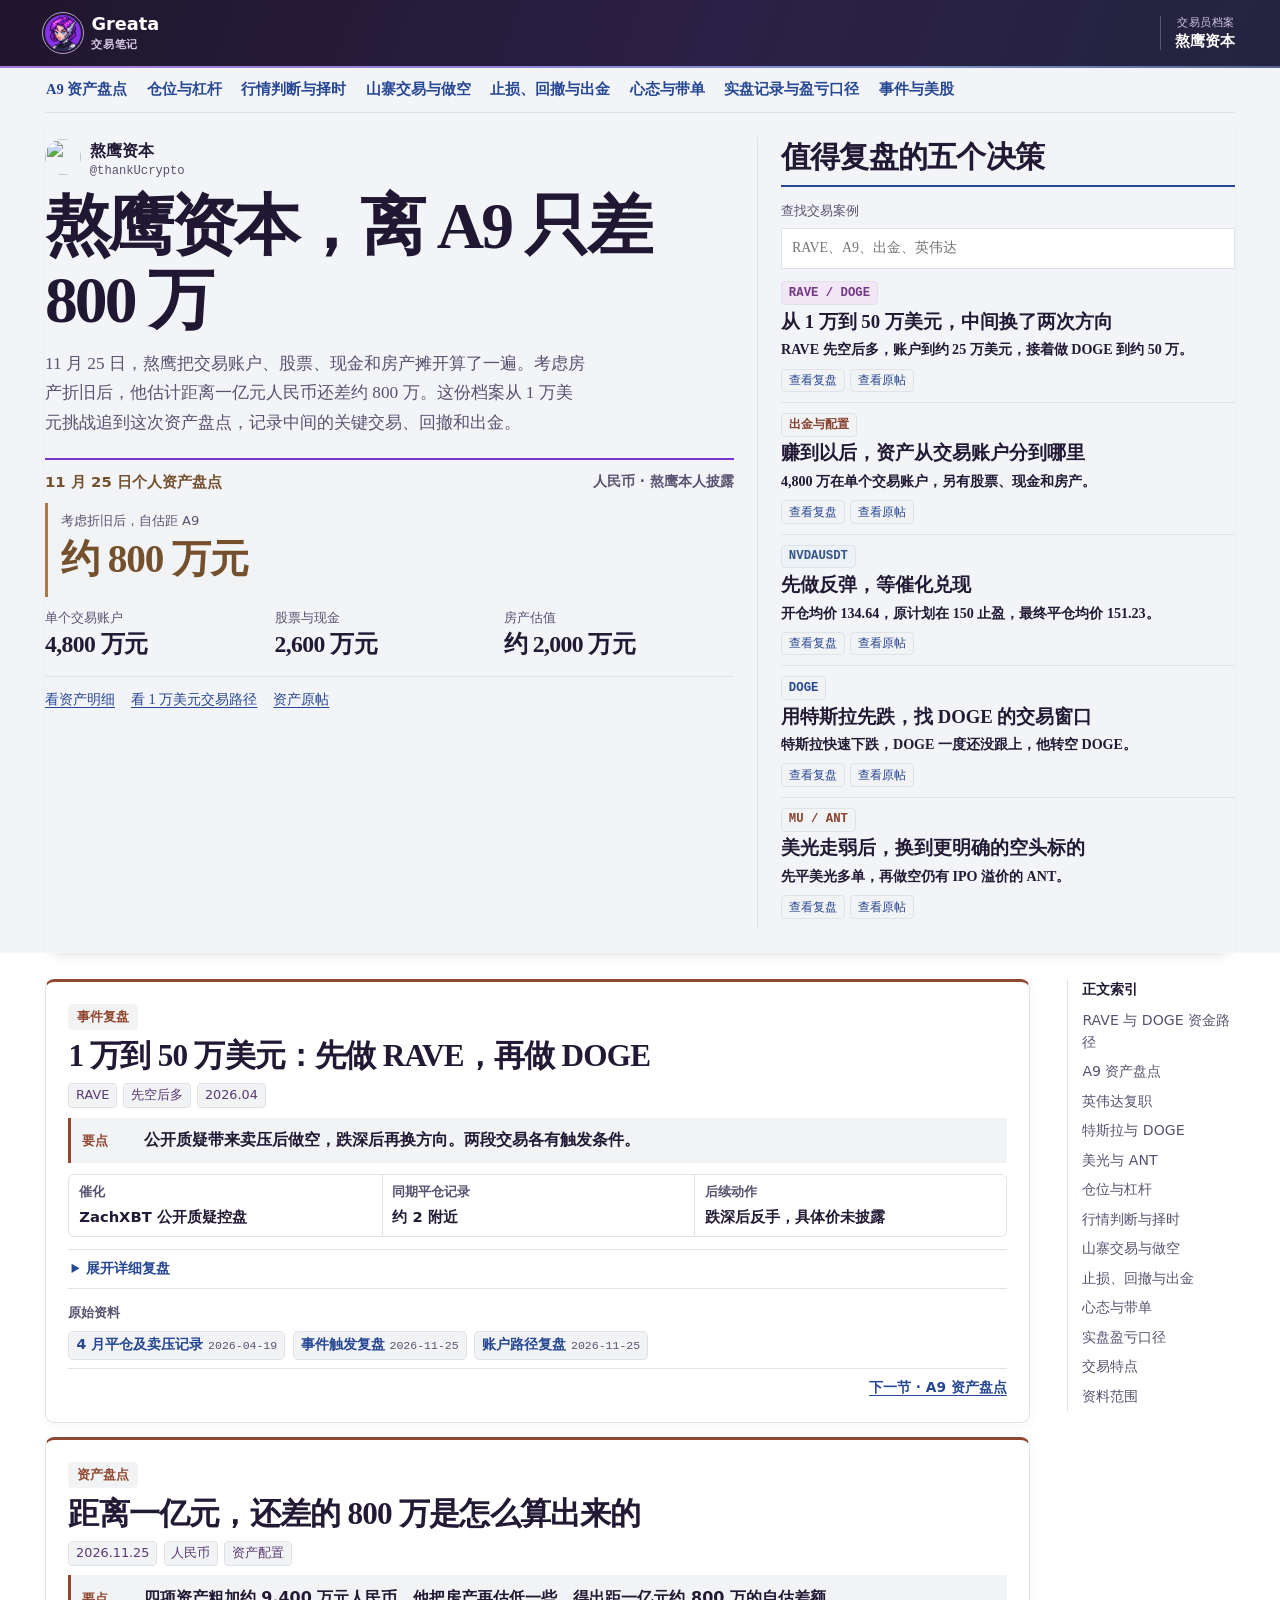
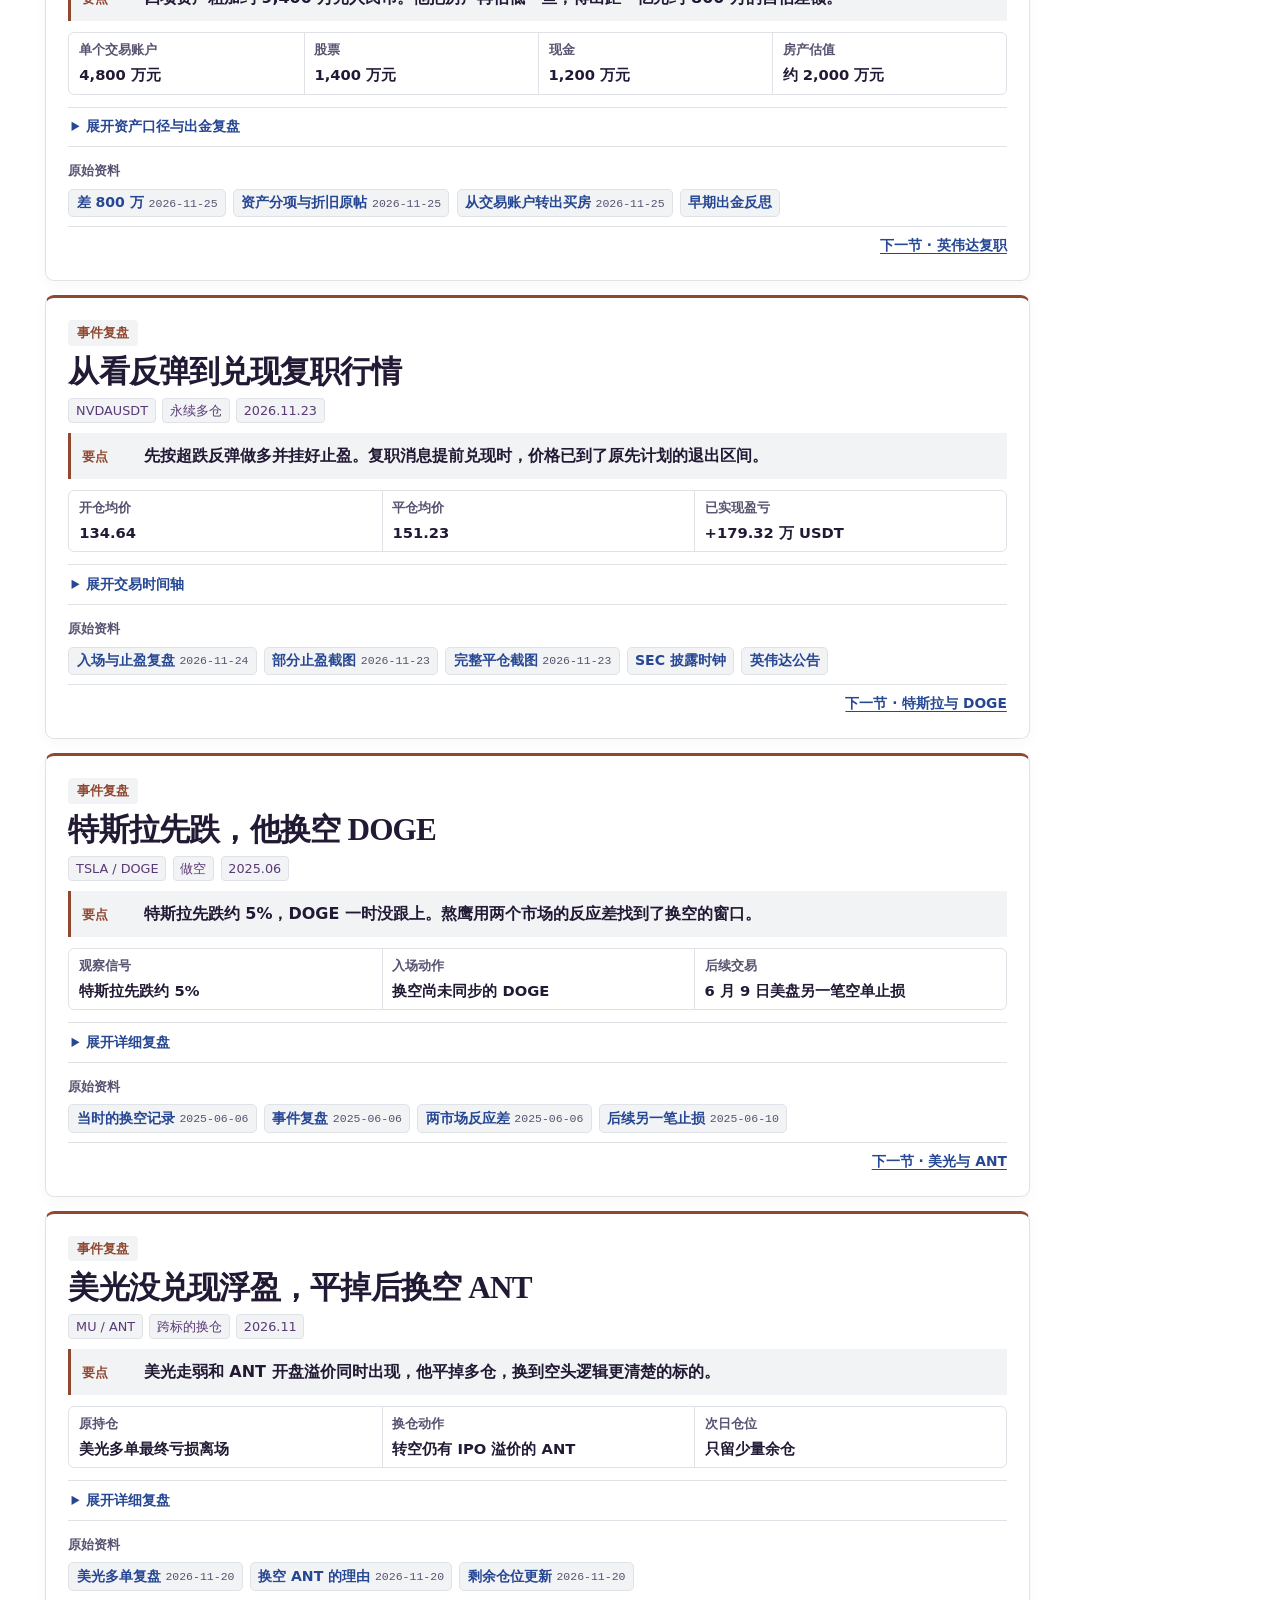
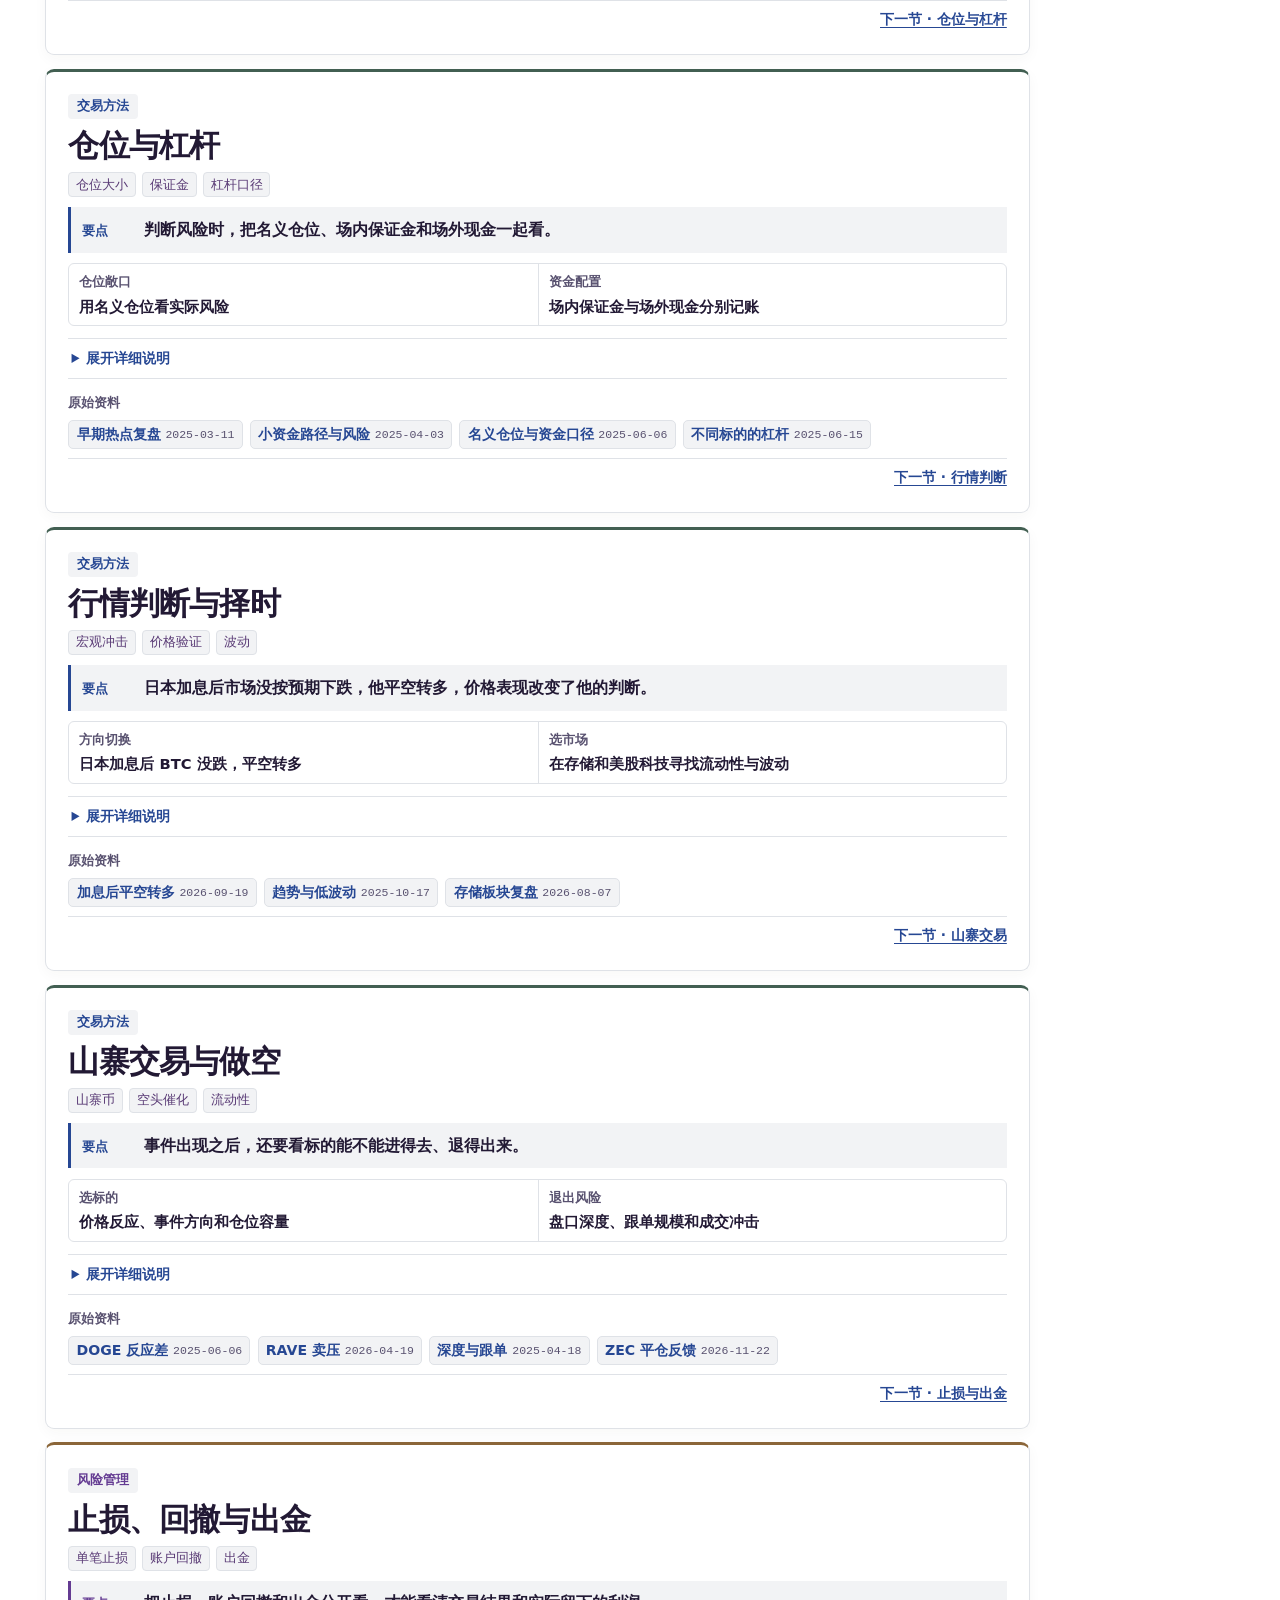
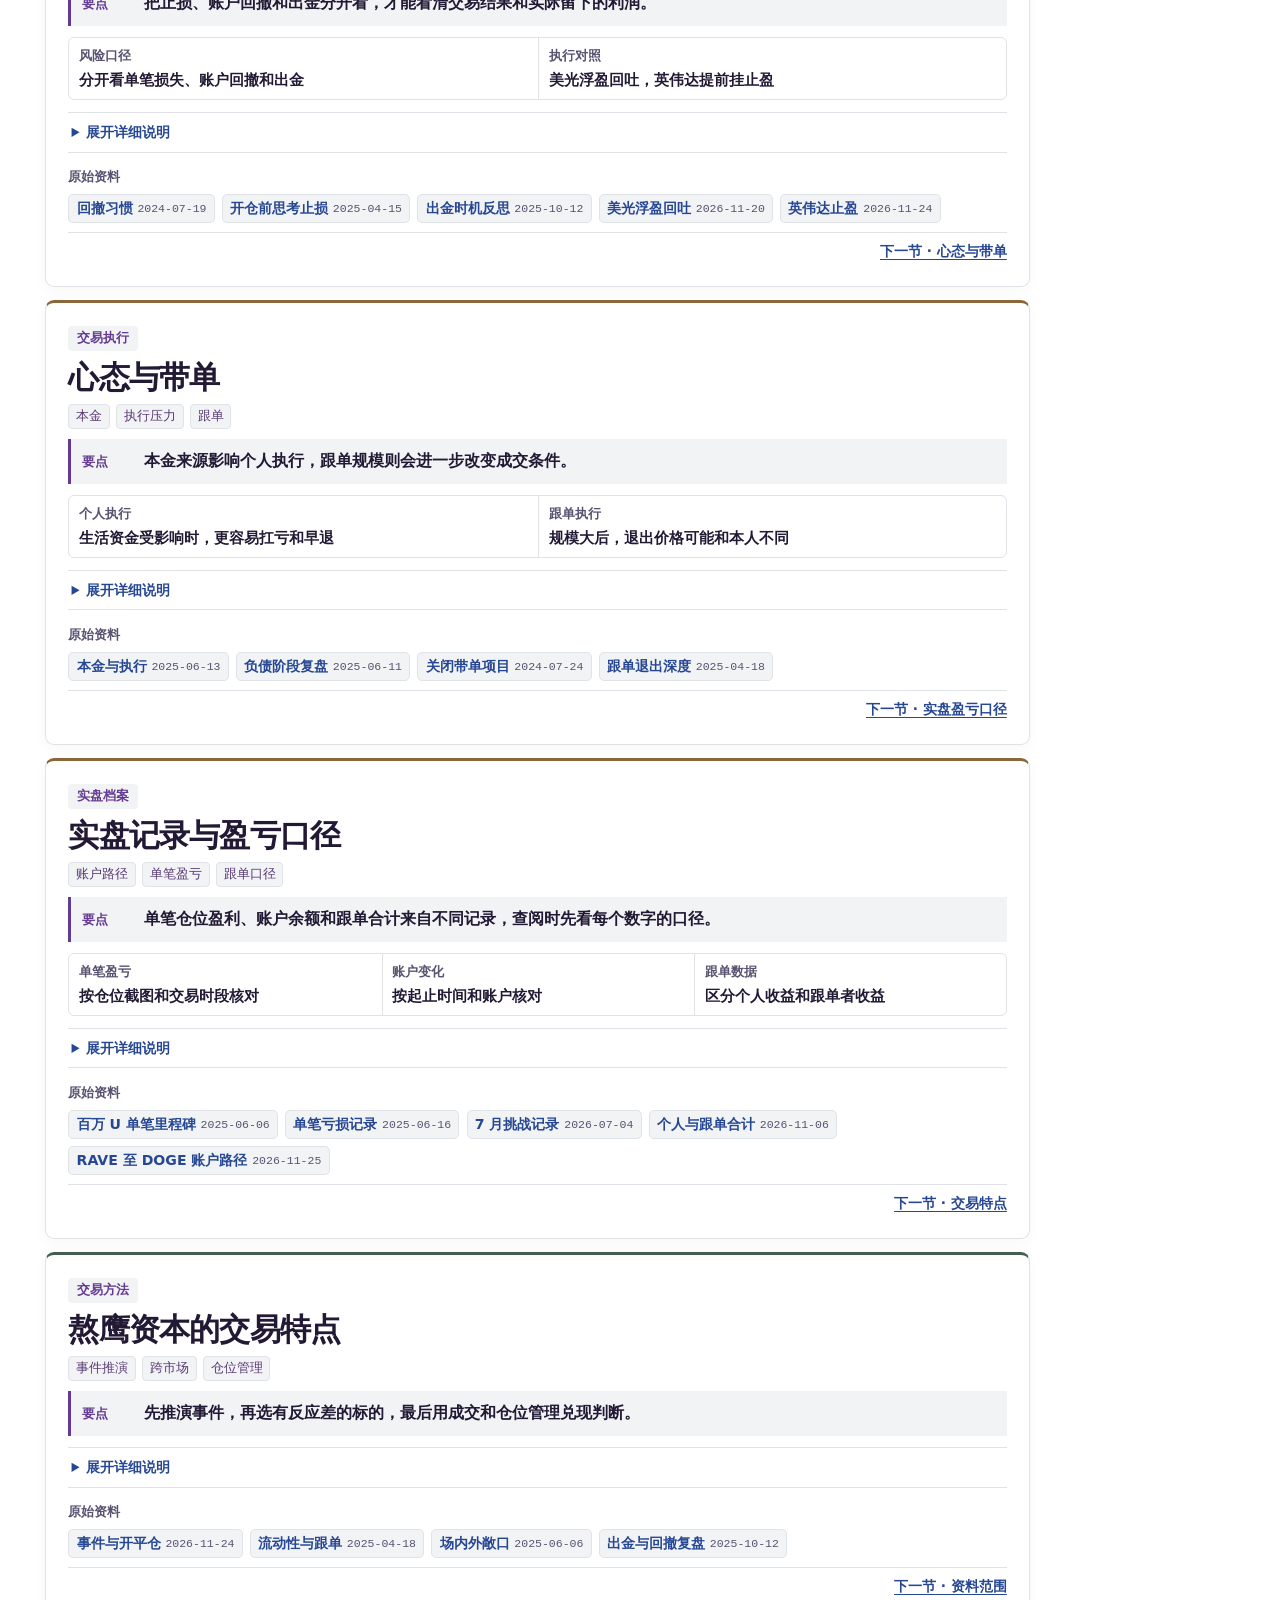
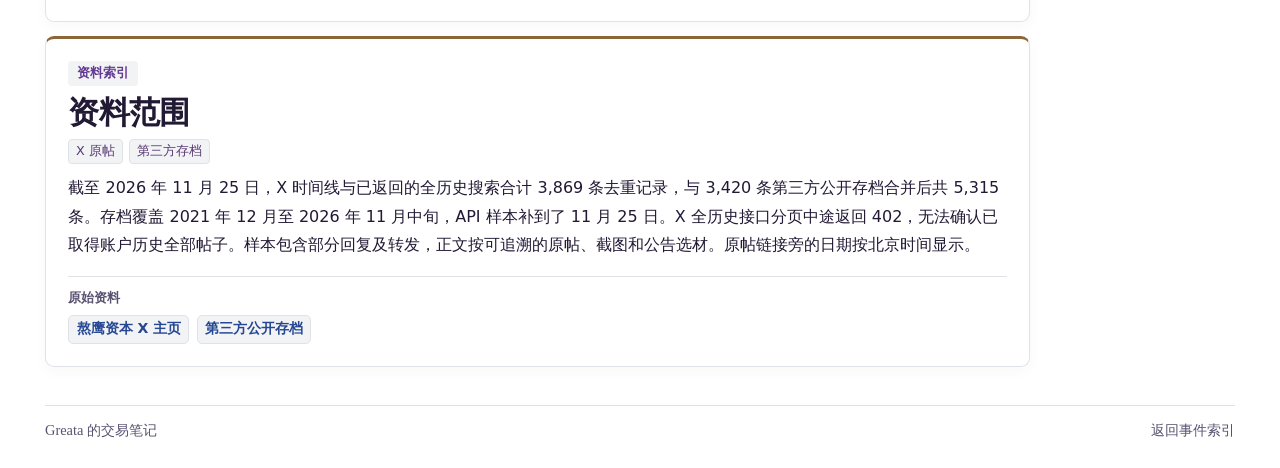
==== commit e7d16961: "Lead the Eagle archive with the RAVE and DOGE case" ====
--- a/eagle-pixel.html
+++ b/eagle-pixel.html
@@ -81,6 +81,11 @@
       </div>
       <div class="reading-index-layout">
       <article aria-label="交易档案正文">
+<section id="rave" class="sheet chapter"><header class="chapter-head"><div class="chapter-kicker"><span class="chapter-type">事件复盘</span></div><h2>1 万到 50 万美元：先做 RAVE，再做 DOGE</h2><ul class="chapter-tags" aria-label="本章标签"><li>RAVE</li><li>先空后多</li><li>2026.04</li></ul></header>
+<div class="chapter-insight"><span>要点</span><p>公开质疑带来卖压后做空，跌深后再换方向。两段交易各有触发条件。</p></div><dl class="chapter-facts"><div><dt>催化</dt><dd>ZachXBT 公开质疑控盘</dd></div><div><dt>同期平仓记录</dt><dd>约 2 附近</dd></div><div><dt>后续动作</dt><dd>跌深后反手，具体价未披露</dd></div></dl>
+          <details class="chapter-expand"><summary>展开详细复盘</summary><div class="chapter-expanded"><div class="chapter-details"><div><h3 class="chapter-subhead">卖压出现后怎么做</h3><p class="chapter-paragraph">熬鹰在 11 月回顾，4 月 19 日 ZachXBT 公开质疑 RAVE 控盘后，他把事件当作空头催化，随下跌做空，随后在低位转做多。复盘把这段交易对应的账户变化写成约 1 万至 25 万美元，之后另做 DOGE 才到 50 万美元。公开文字没有分列各单成交均价和盈亏。后来的账户又回撤到几万 U，他提走一部分，复盘说以剩余约 3 万 U 开启带单号。</p></div><div><h3 class="chapter-subhead">什么价位有原帖</h3><p class="chapter-paragraph">4 月的同期帖子也记录了他怎样看那段下跌：在 2 附近平过仓，价格后来又到了 1 附近。对他而言，大跌仍可能继续释放卖压。后来所说的反手属于事件走到另一阶段的操作，原帖没有交代具体反手价。</p></div></div>
+          </div></details><div class="chapter-sources"><h3>原始资料</h3><ul><li><a href="https://x.com/thankUcrypto/status/2045714383062589615">4 月平仓及卖压记录</a><time datetime="2026-04-19">2026-04-19</time></li><li><a href="https://x.com/thankUcrypto/status/2125457309149331569">事件触发复盘</a><time datetime="2026-11-25">2026-11-25</time></li><li><a href="https://x.com/thankUcrypto/status/2125455970709176511">账户路径复盘</a><time datetime="2026-11-25">2026-11-25</time></li></ul></div>
+        <nav class="chapter-next" aria-label="后续阅读"><a href="#assets">下一节 · A9 资产盘点</a></nav></section>
 <section id="assets" class="sheet chapter">
   <header class="chapter-head">
     <div class="chapter-kicker"><span class="chapter-type">资产盘点</span></div>
@@ -102,13 +107,8 @@
     <li><a href="https://x.com/thankUcrypto/status/2125462499499892897">从交易账户转出买房</a><time datetime="2026-11-25">2026-11-25</time></li>
     <li><a href="https://x.com/thankUcrypto/status/1977265903944581288">早期出金反思</a></li>
   </ul></div>
-  <nav class="chapter-next" aria-label="后续阅读"><a href="#rave">下一节 · RAVE 与 DOGE 的资金路径</a></nav>
+  <nav class="chapter-next" aria-label="后续阅读"><a href="#nvda">下一节 · 英伟达复职</a></nav>
 </section>
-<section id="rave" class="sheet chapter"><header class="chapter-head"><div class="chapter-kicker"><span class="chapter-type">事件复盘</span></div><h2>1 万到 50 万美元：先做 RAVE，再做 DOGE</h2><ul class="chapter-tags" aria-label="本章标签"><li>RAVE</li><li>先空后多</li><li>2026.04</li></ul></header>
-<div class="chapter-insight"><span>要点</span><p>公开质疑带来卖压后做空，跌深后再换方向。两段交易各有触发条件。</p></div><dl class="chapter-facts"><div><dt>催化</dt><dd>ZachXBT 公开质疑控盘</dd></div><div><dt>同期平仓记录</dt><dd>约 2 附近</dd></div><div><dt>后续动作</dt><dd>跌深后反手，具体价未披露</dd></div></dl>
-          <details class="chapter-expand"><summary>展开详细复盘</summary><div class="chapter-expanded"><div class="chapter-details"><div><h3 class="chapter-subhead">卖压出现后怎么做</h3><p class="chapter-paragraph">熬鹰在 11 月回顾，4 月 19 日 ZachXBT 公开质疑 RAVE 控盘后，他把事件当作空头催化，随下跌做空，随后在低位转做多。复盘把这段交易对应的账户变化写成约 1 万至 25 万美元，之后另做 DOGE 才到 50 万美元。公开文字没有分列各单成交均价和盈亏。后来的账户又回撤到几万 U，他提走一部分，复盘说以剩余约 3 万 U 开启带单号。</p></div><div><h3 class="chapter-subhead">什么价位有原帖</h3><p class="chapter-paragraph">4 月的同期帖子也记录了他怎样看那段下跌：在 2 附近平过仓，价格后来又到了 1 附近。对他而言，大跌仍可能继续释放卖压。后来所说的反手属于事件走到另一阶段的操作，原帖没有交代具体反手价。</p></div></div>
-          </div></details><div class="chapter-sources"><h3>原始资料</h3><ul><li><a href="https://x.com/thankUcrypto/status/2045714383062589615">4 月平仓及卖压记录</a><time datetime="2026-04-19">2026-04-19</time></li><li><a href="https://x.com/thankUcrypto/status/2125457309149331569">事件触发复盘</a><time datetime="2026-11-25">2026-11-25</time></li><li><a href="https://x.com/thankUcrypto/status/2125455970709176511">账户路径复盘</a><time datetime="2026-11-25">2026-11-25</time></li></ul></div>
-        <nav class="chapter-next" aria-label="后续阅读"><a href="#nvda">下一节 · 英伟达复职</a></nav></section>
         <section id="nvda" class="sheet chapter"><header class="chapter-head"><div class="chapter-kicker"><span class="chapter-type">事件复盘</span></div><h2>从看反弹到兑现复职行情</h2><ul class="chapter-tags" aria-label="本章标签"><li>NVDAUSDT</li><li>永续多仓</li><li>2026.11.23</li></ul></header>
 <div class="chapter-insight"><span>要点</span><p>先按超跌反弹做多并挂好止盈。复职消息提前兑现时，价格已到了原先计划的退出区间。</p></div><dl class="chapter-facts"><div><dt>开仓均价</dt><dd>134.64</dd></div><div><dt>平仓均价</dt><dd>151.23</dd></div><div><dt>已实现盈亏</dt><dd>+179.32 万 USDT</dd></div></dl>
           <details class="chapter-expand"><summary>展开交易时间轴</summary><div class="chapter-expanded"><h3 class="chapter-subhead">入场假设</h3><p class="chapter-paragraph">熬鹰次日复盘时交代，最初的设想是等 12 月 1 日听证会。只要没有新的重大利空，超跌的英伟达有机会反弹到 150，因此预挂止盈，原本能接受拿一周。实际催化提前到了。他回顾了财政部态度和特朗普对董事会的公开施压，同时也说自己没想到黄仁勋这么快回归。</p>
@@ -162,8 +162,8 @@
           <nav aria-label="正文索引">
             <p>正文索引</p>
             <ul>
+            <li><a href="#rave">RAVE 与 DOGE 资金路径</a></li>
             <li><a href="#assets">A9 资产盘点</a></li>
-            <li><a href="#rave">RAVE 与 DOGE 资金路径</a></li>
             <li><a href="#nvda">英伟达复职</a></li>
             <li><a href="#doge">特斯拉与 DOGE</a></li>
             
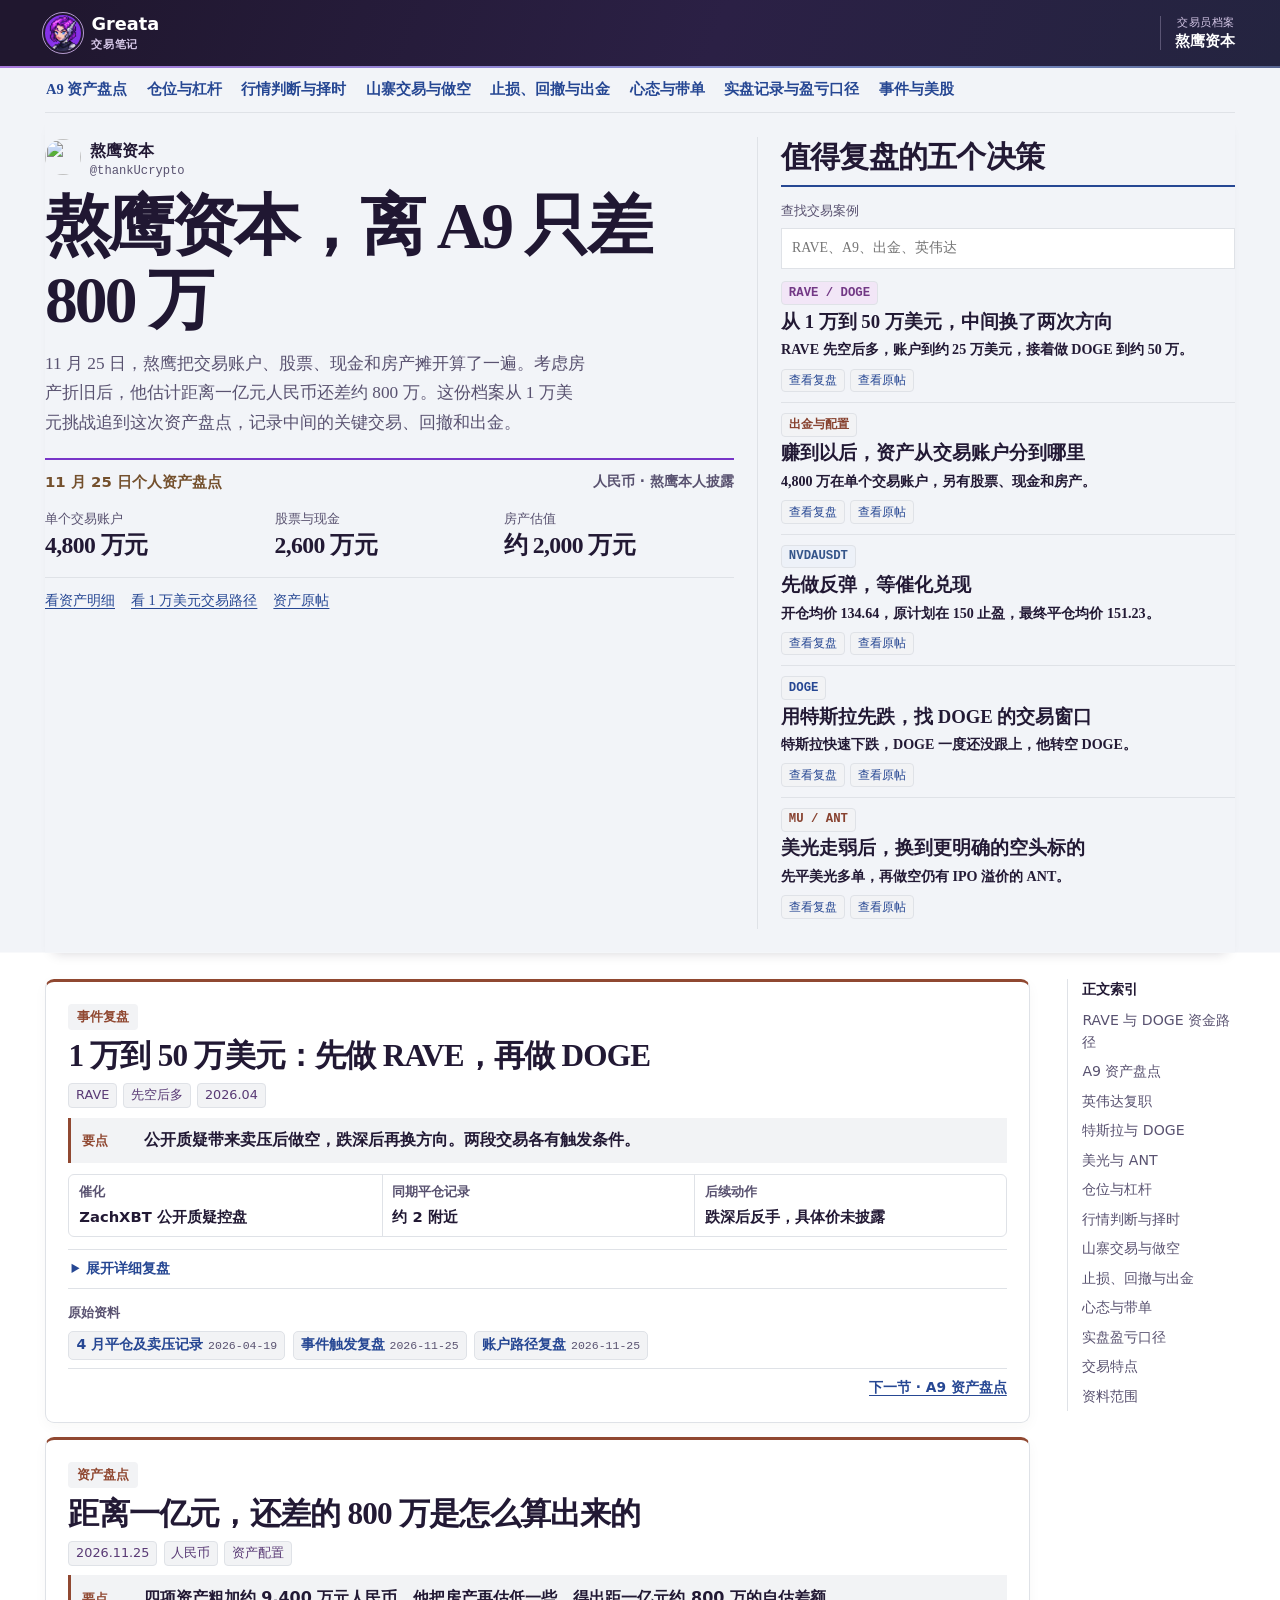
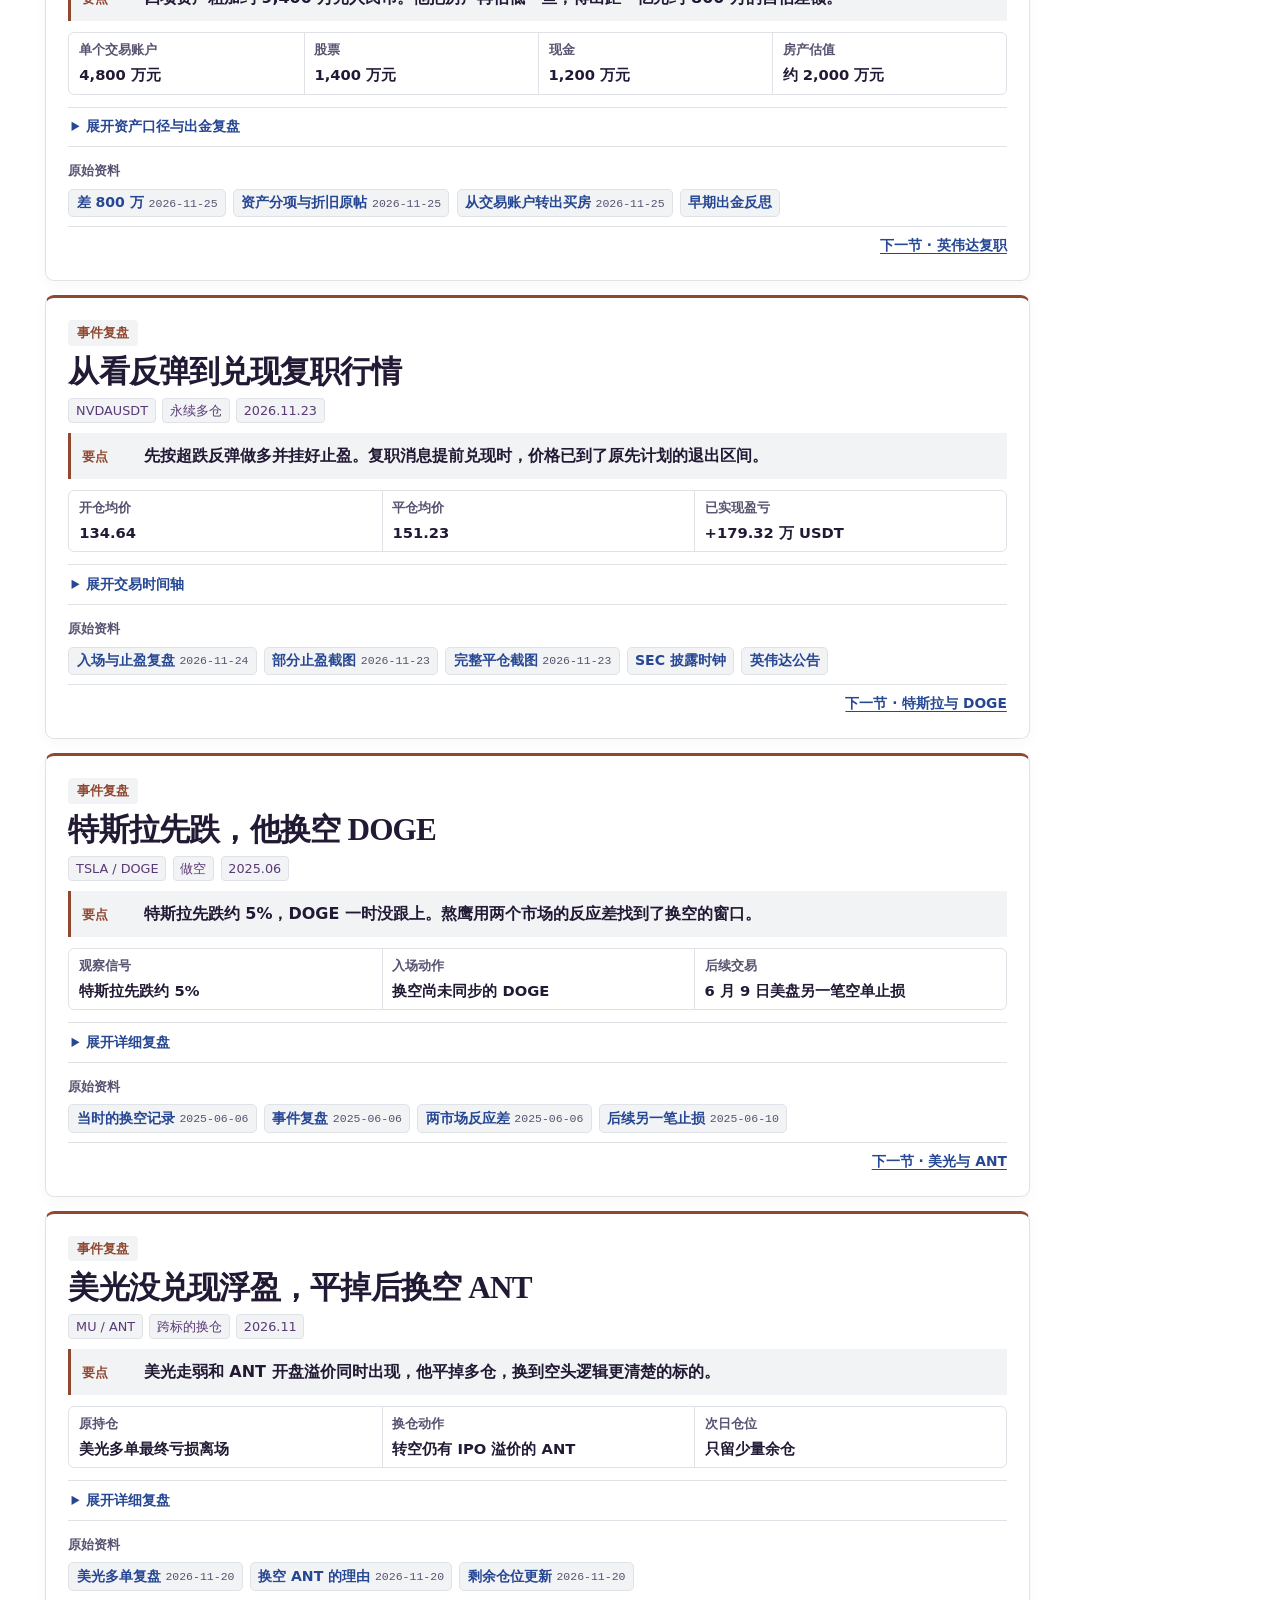
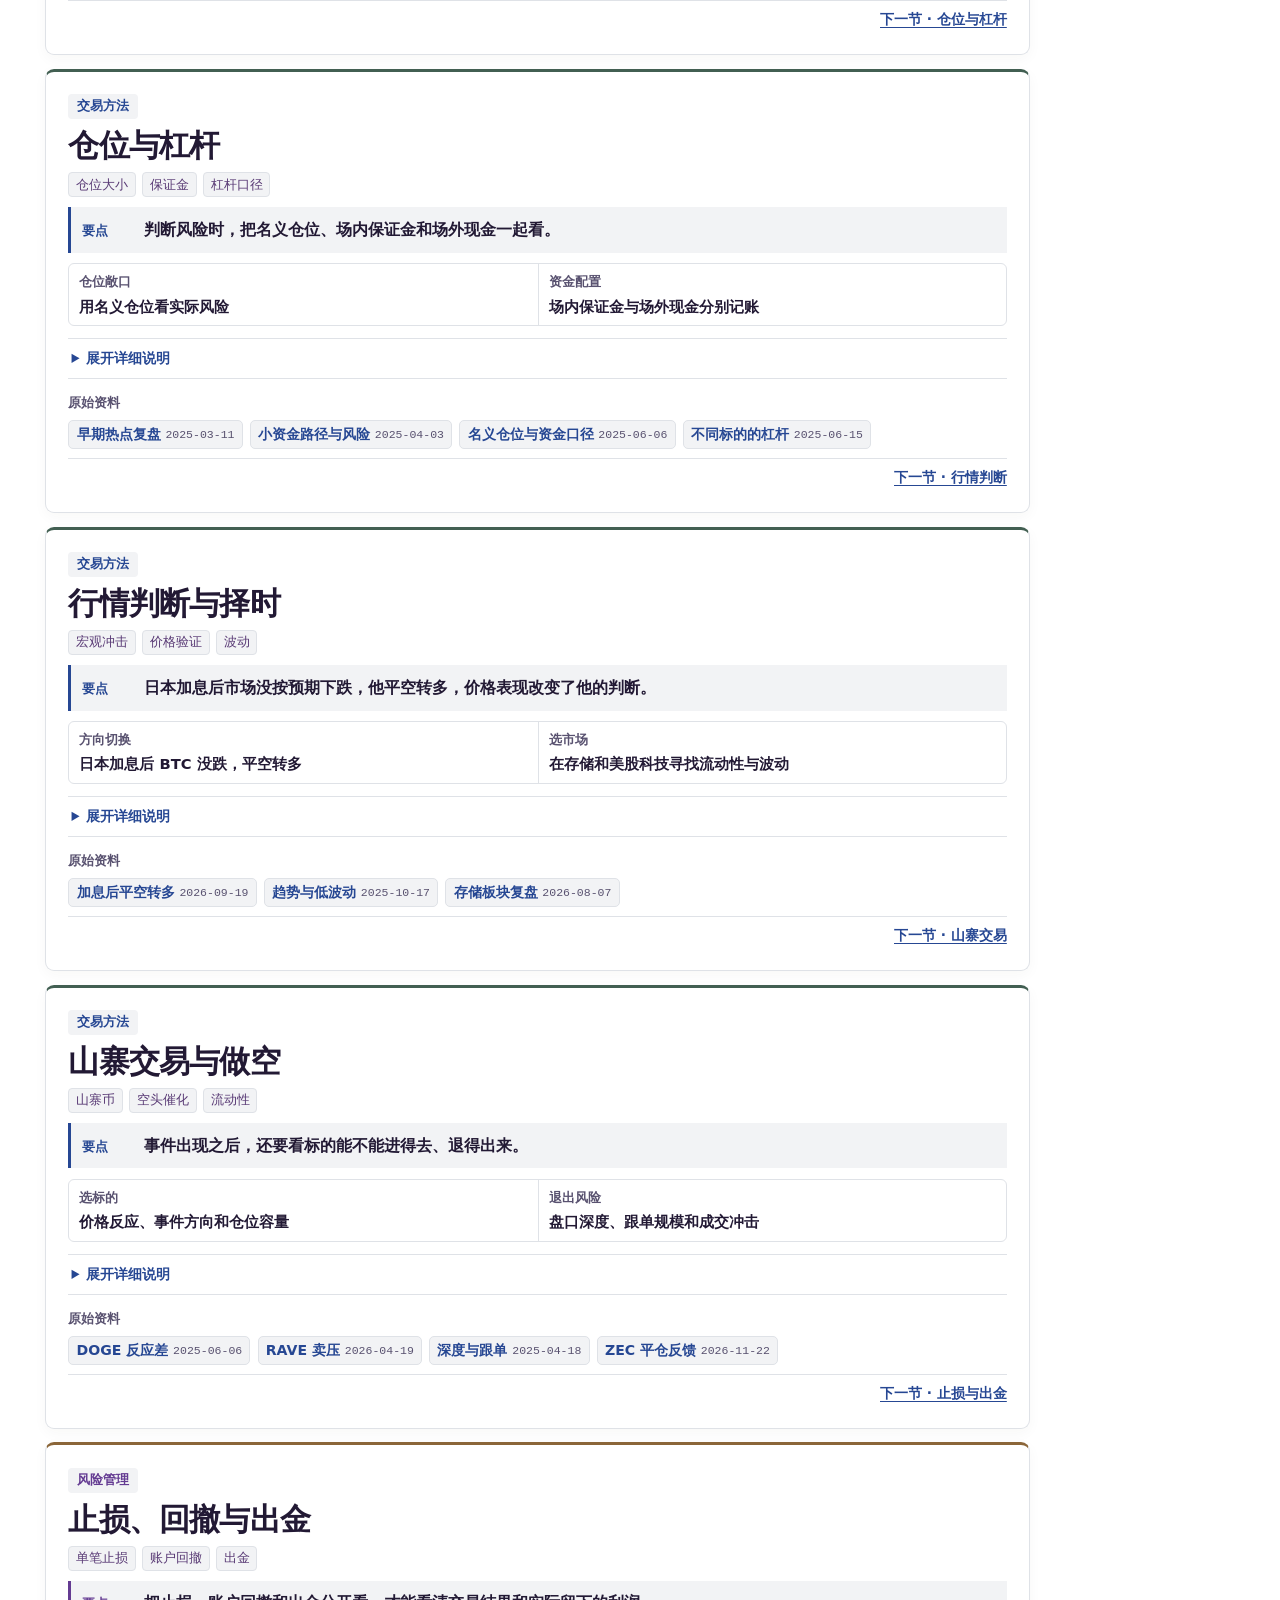
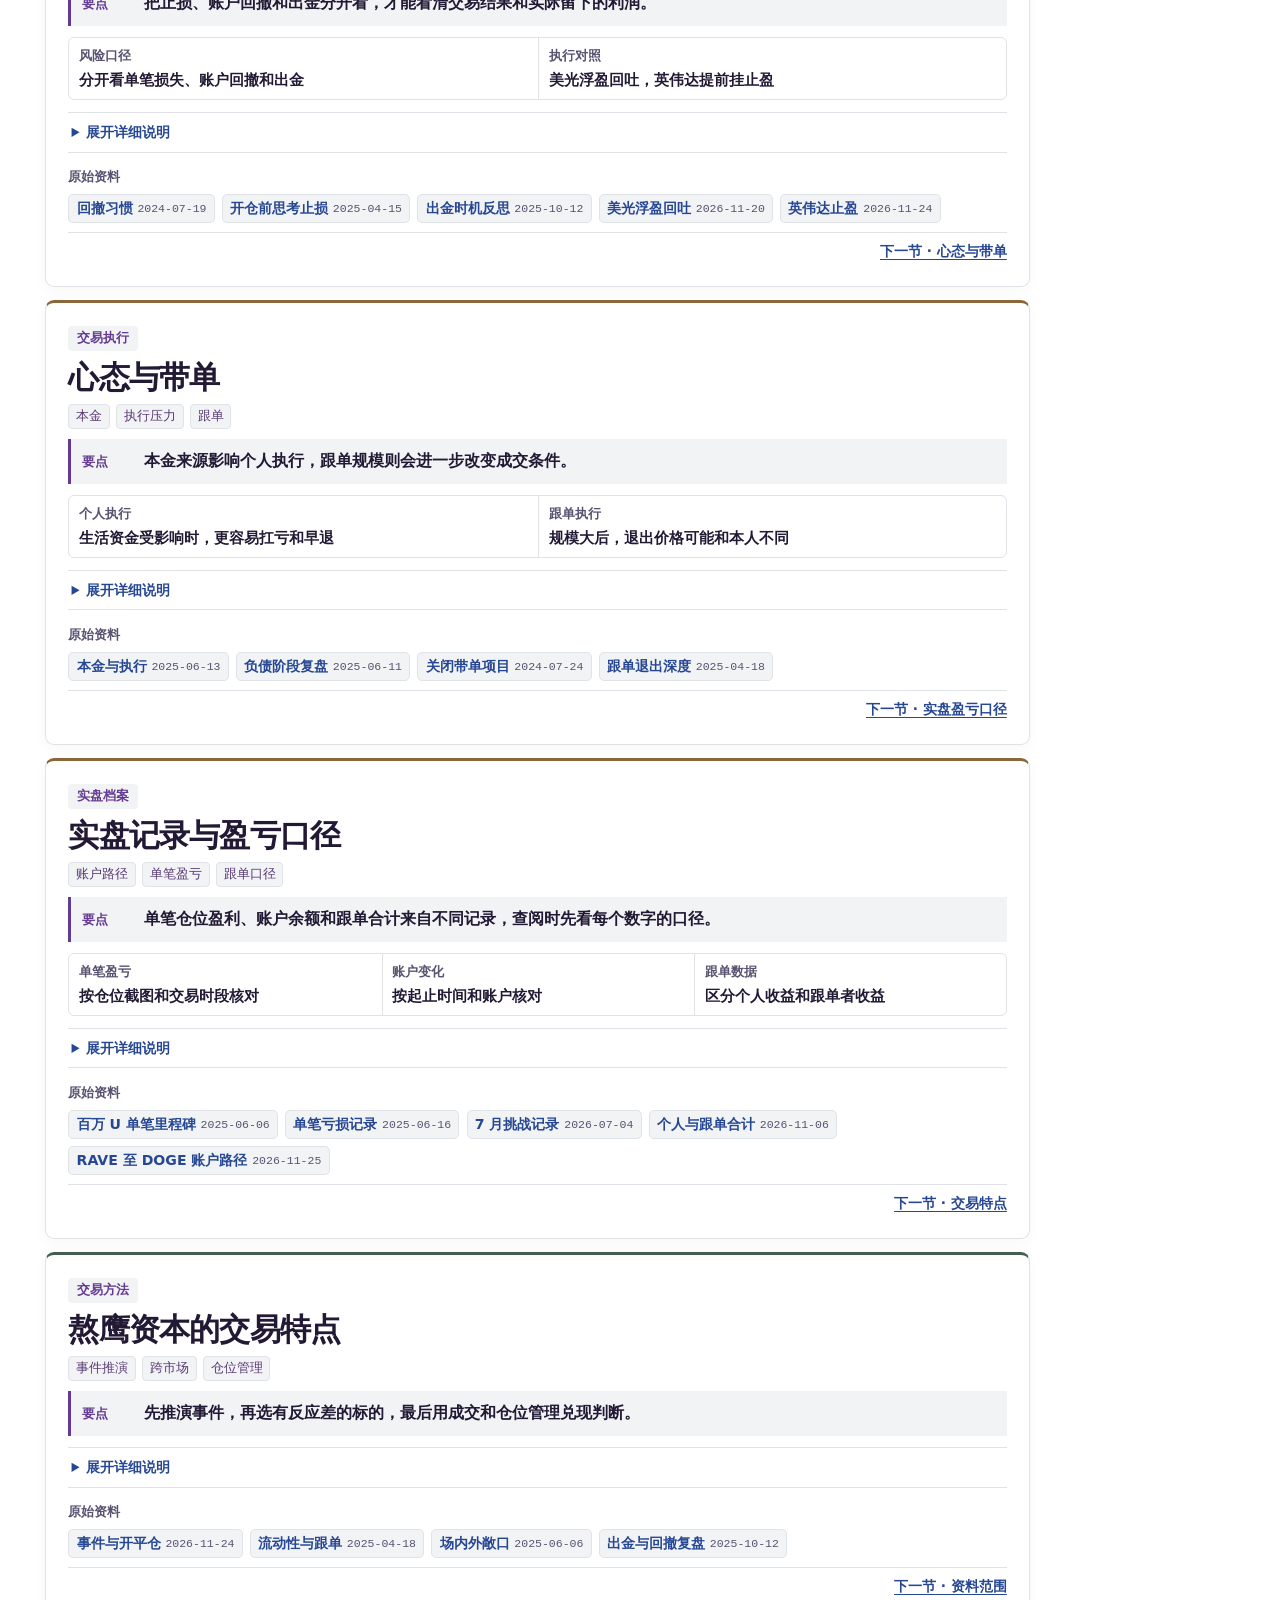
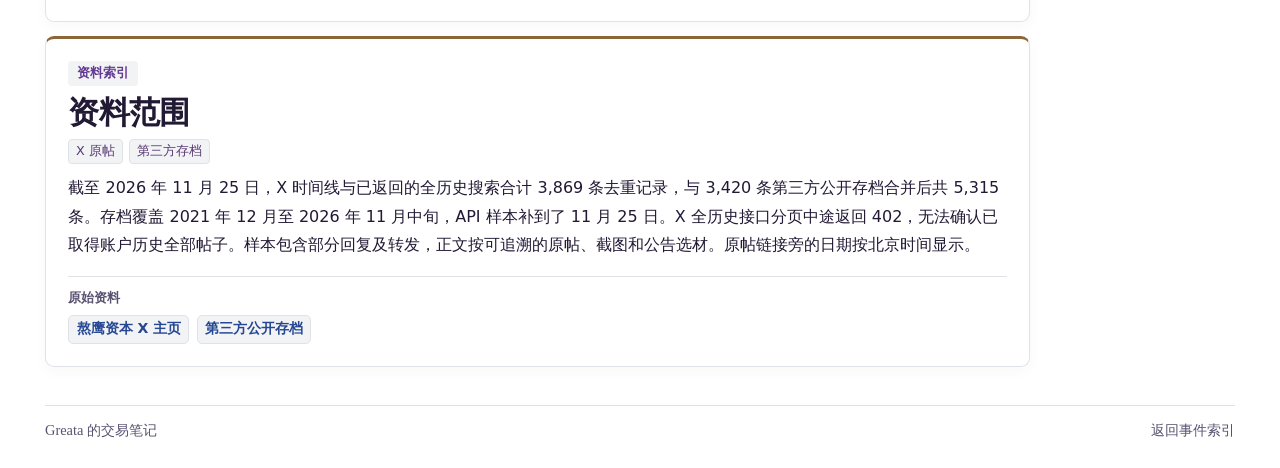
==== commit d9d5ab9a: "Remove the standalone A9 gap highlight from the opening ledger" ====
--- a/eagle-pixel.html
+++ b/eagle-pixel.html
@@ -33,7 +33,6 @@
         <div class="hero-ledger a9-ledger">
           <div class="instrument"><strong>11 月 25 日个人资产盘点</strong><span>人民币 · 熬鹰本人披露</span></div>
           <dl class="ledger-grid">
-            <div class="main-stat"><dt>考虑折旧后，自估距 A9</dt><dd>约 800 万元</dd></div>
             <div><dt>单个交易账户</dt><dd>4,800 万元</dd></div>
             <div><dt>股票与现金</dt><dd>2,600 万元</dd></div>
             <div><dt>房产估值</dt><dd>约 2,000 万元</dd></div>
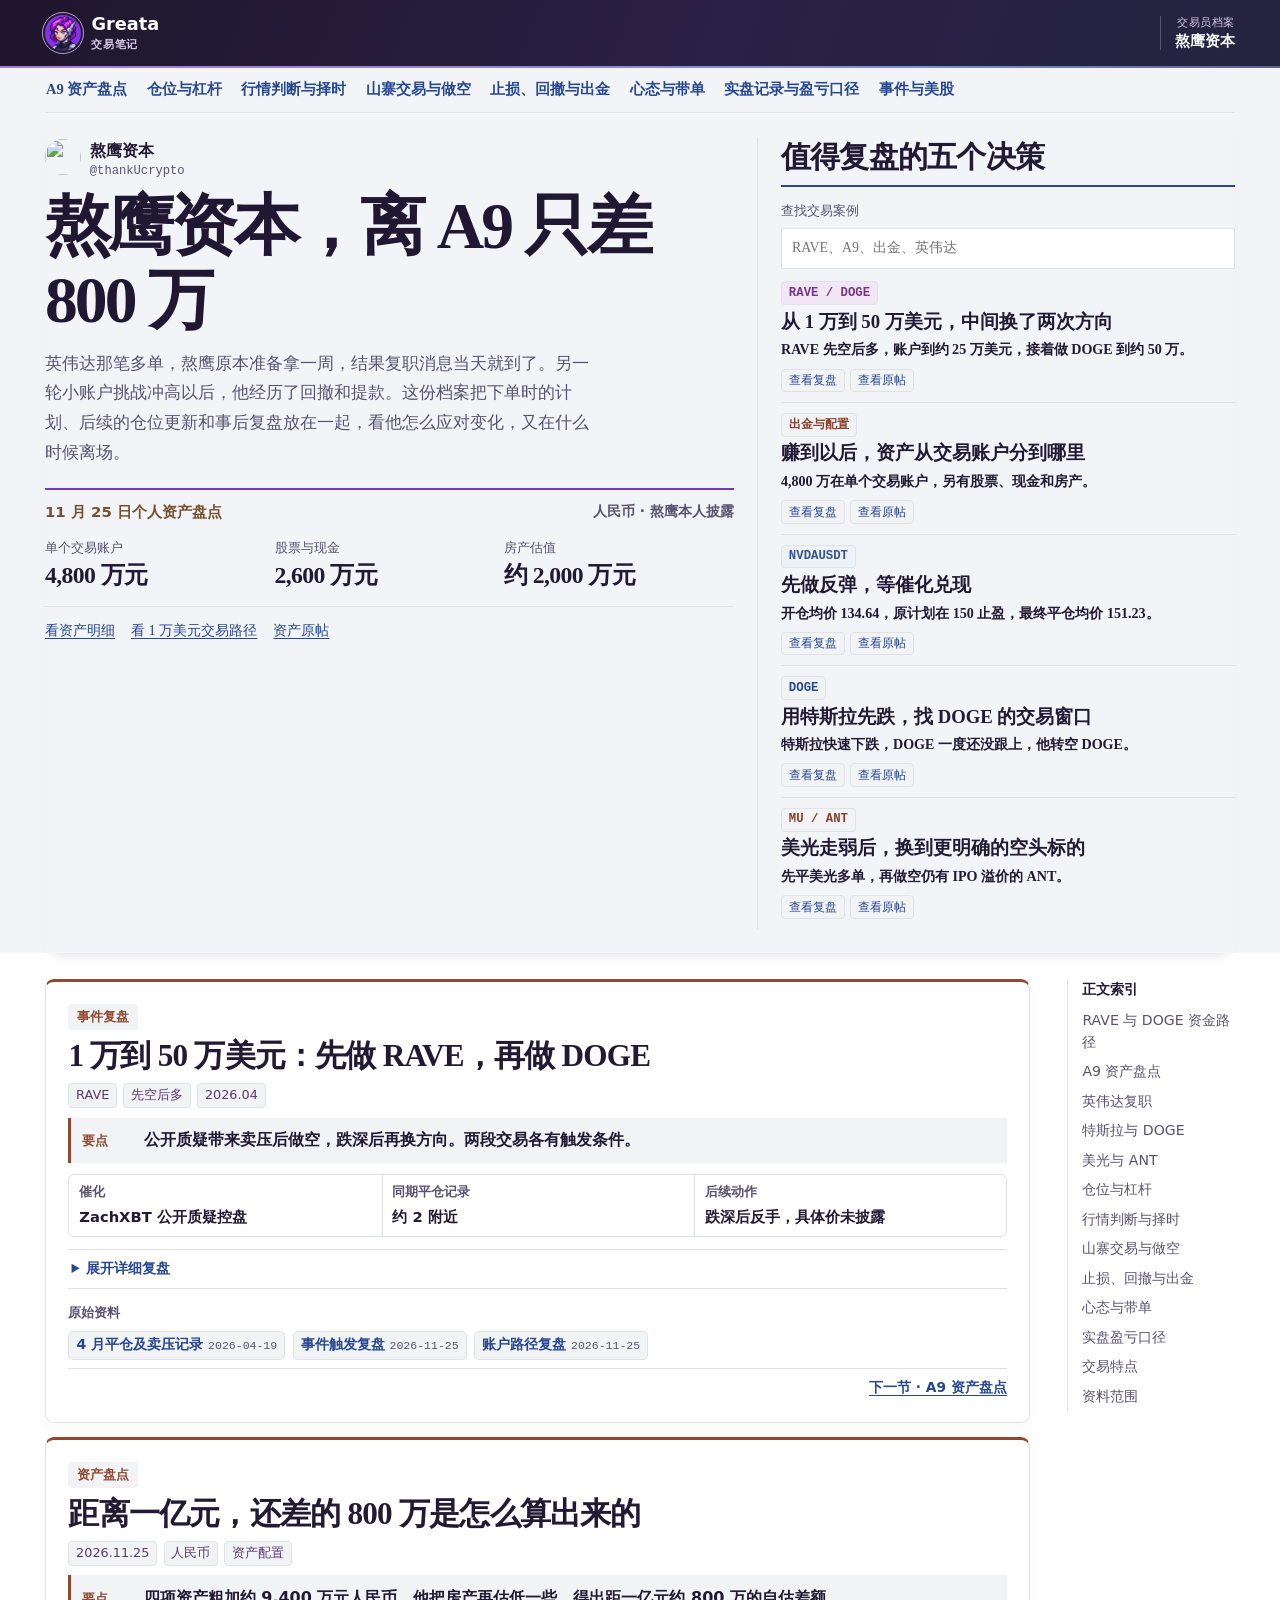
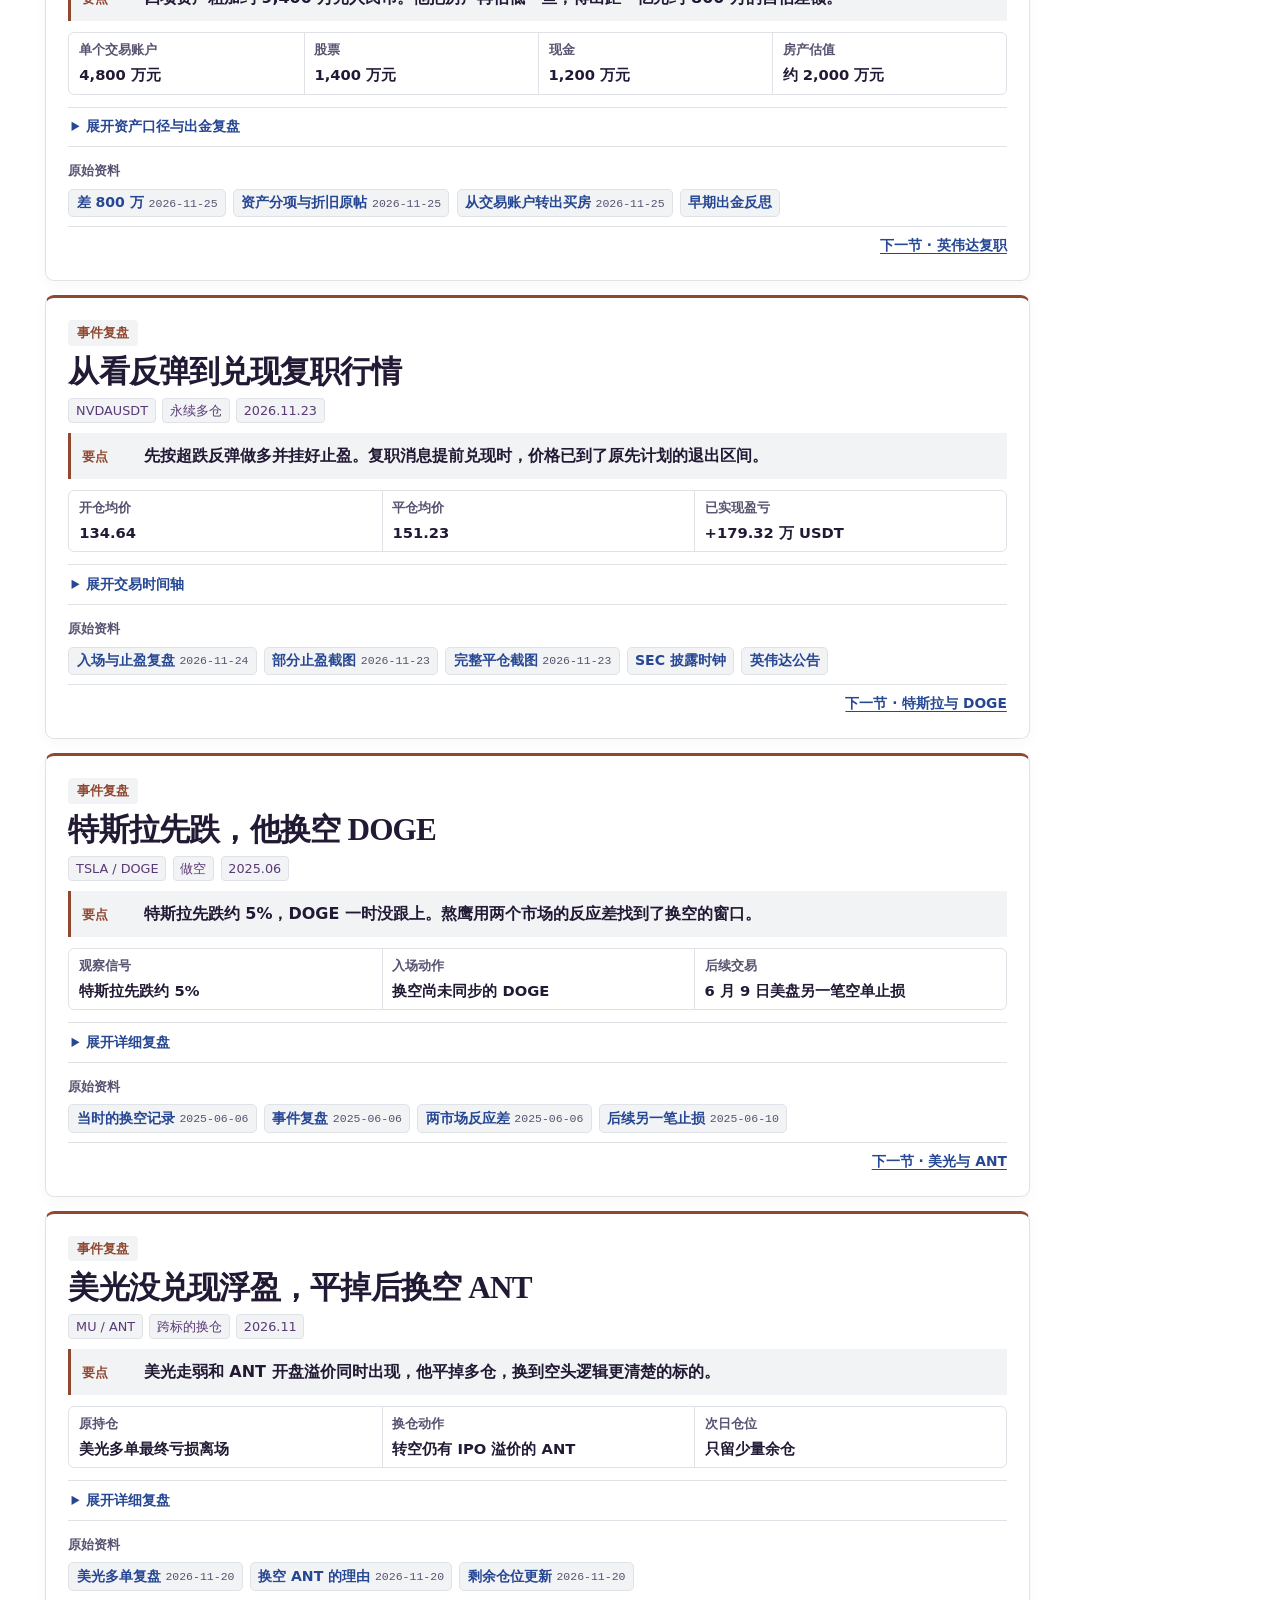
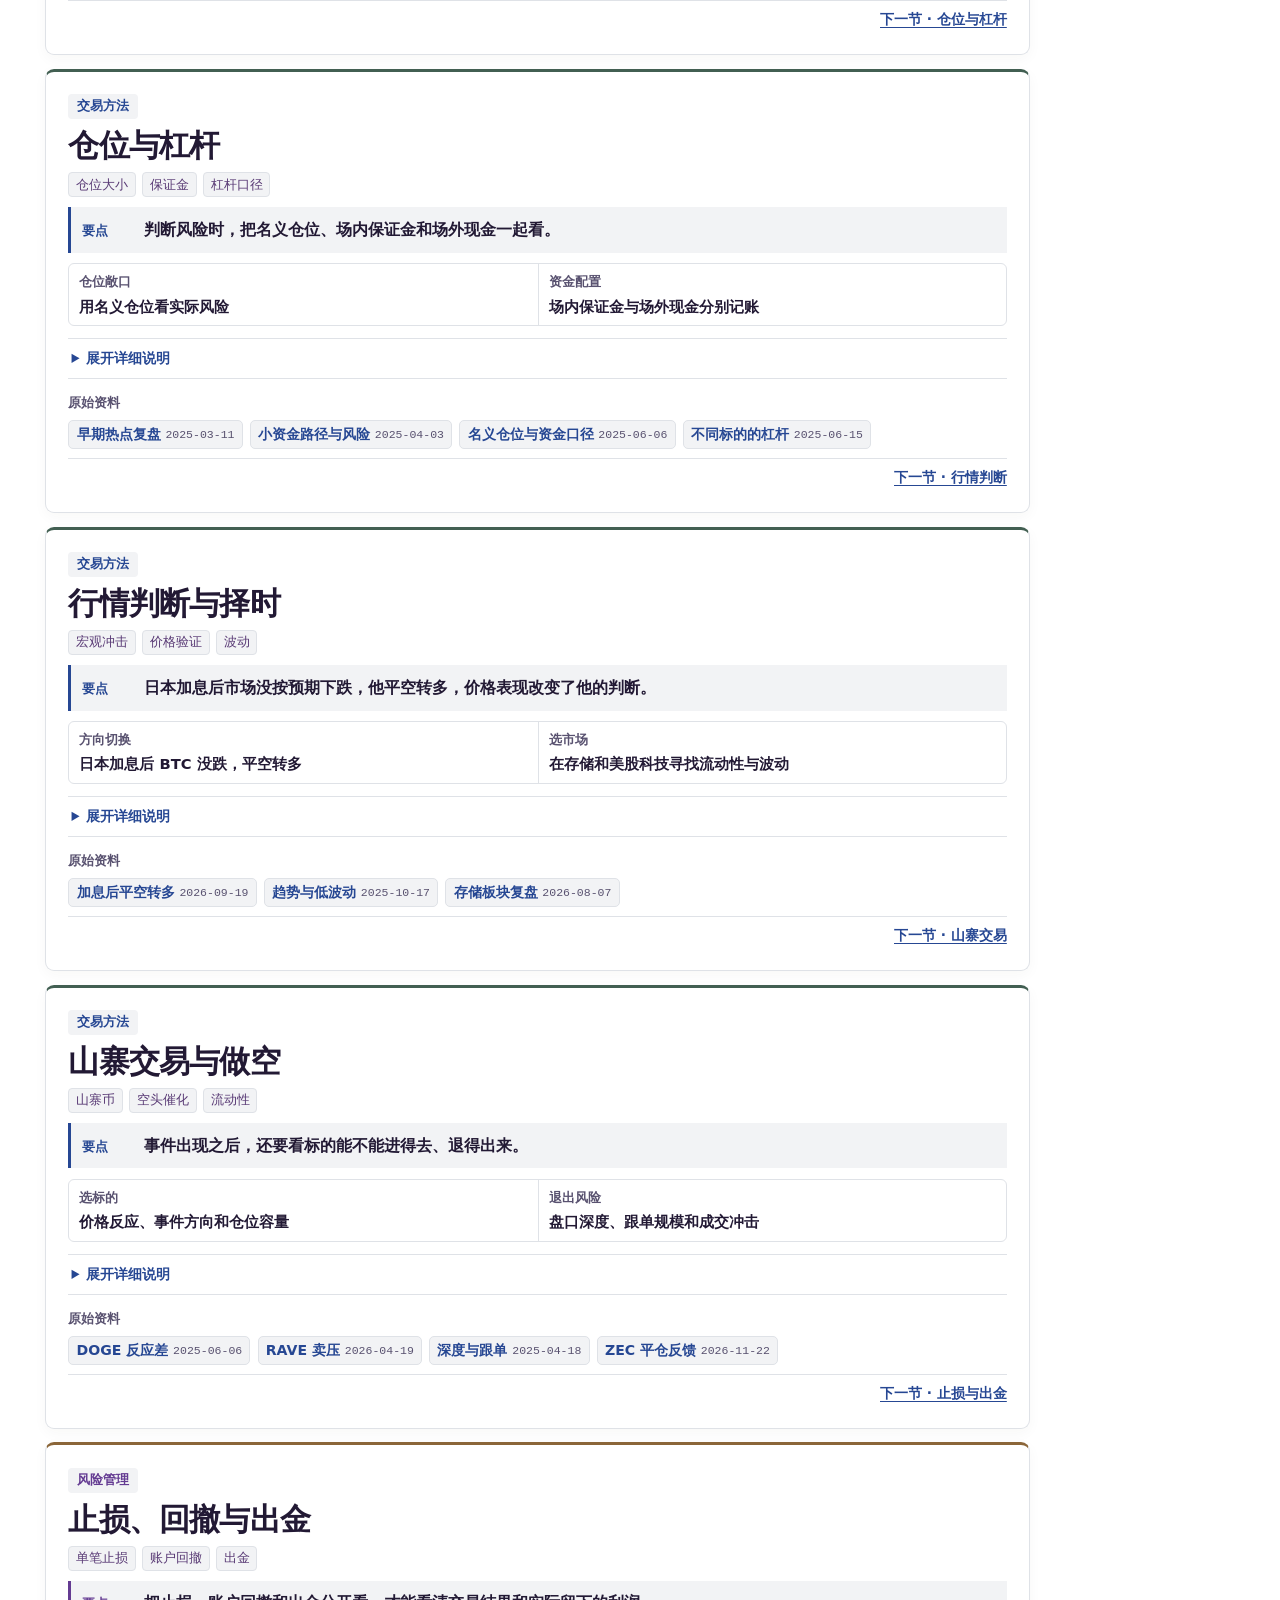
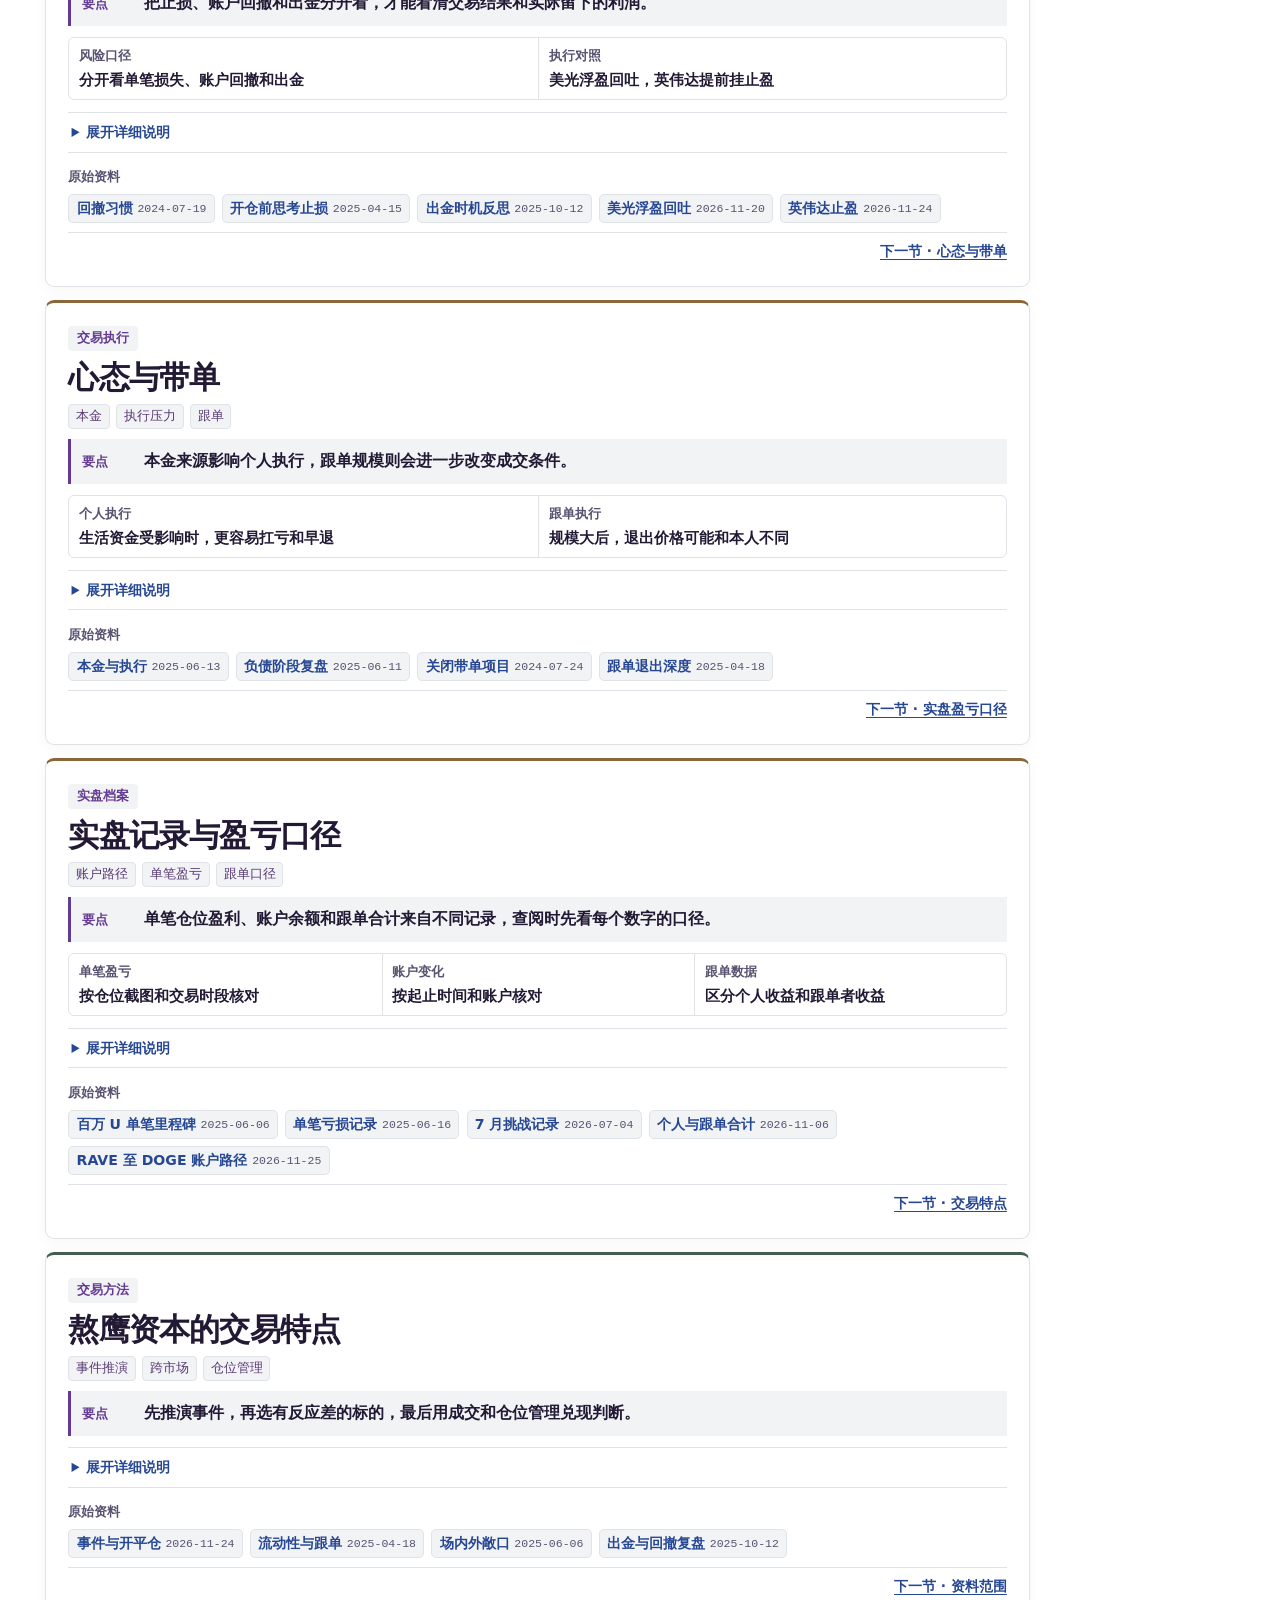
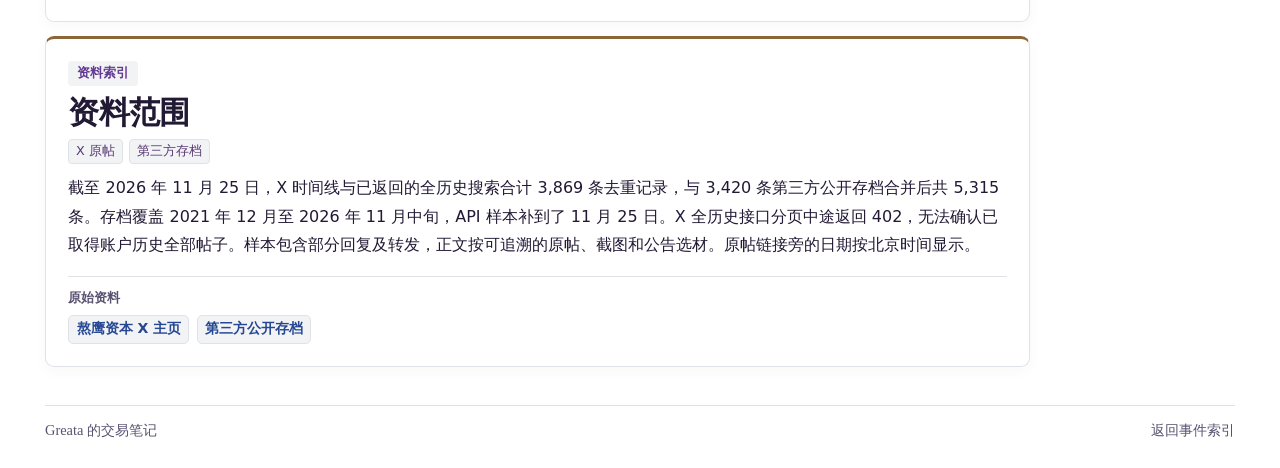
==== commit 5d38e3e6: "Give the Eagle opening a distinct trading lead" ====
--- a/eagle-pixel.html
+++ b/eagle-pixel.html
@@ -29,7 +29,7 @@
       <header class="hero">
         <a class="identity" href="https://x.com/thankUcrypto"><img src="https://pbs.twimg.com/profile_images/1653241236827033600/2sCvAcOH_normal.jpg" width="42" height="42" alt=""><span><strong>熬鹰资本</strong><small>@thankUcrypto</small></span></a>
         <h1>熬鹰资本，离 A9 只差 800 万</h1>
-        <p class="lede">11 月 25 日，熬鹰把交易账户、股票、现金和房产摊开算了一遍。考虑房产折旧后，他估计距离一亿元人民币还差约 800 万。这份档案从 1 万美元挑战追到这次资产盘点，记录中间的关键交易、回撤和出金。</p>
+        <p class="lede">英伟达那笔多单，熬鹰原本准备拿一周，结果复职消息当天就到了。另一轮小账户挑战冲高以后，他经历了回撤和提款。这份档案把下单时的计划、后续的仓位更新和事后复盘放在一起，看他怎么应对变化，又在什么时候离场。</p>
         <div class="hero-ledger a9-ledger">
           <div class="instrument"><strong>11 月 25 日个人资产盘点</strong><span>人民币 · 熬鹰本人披露</span></div>
           <dl class="ledger-grid">
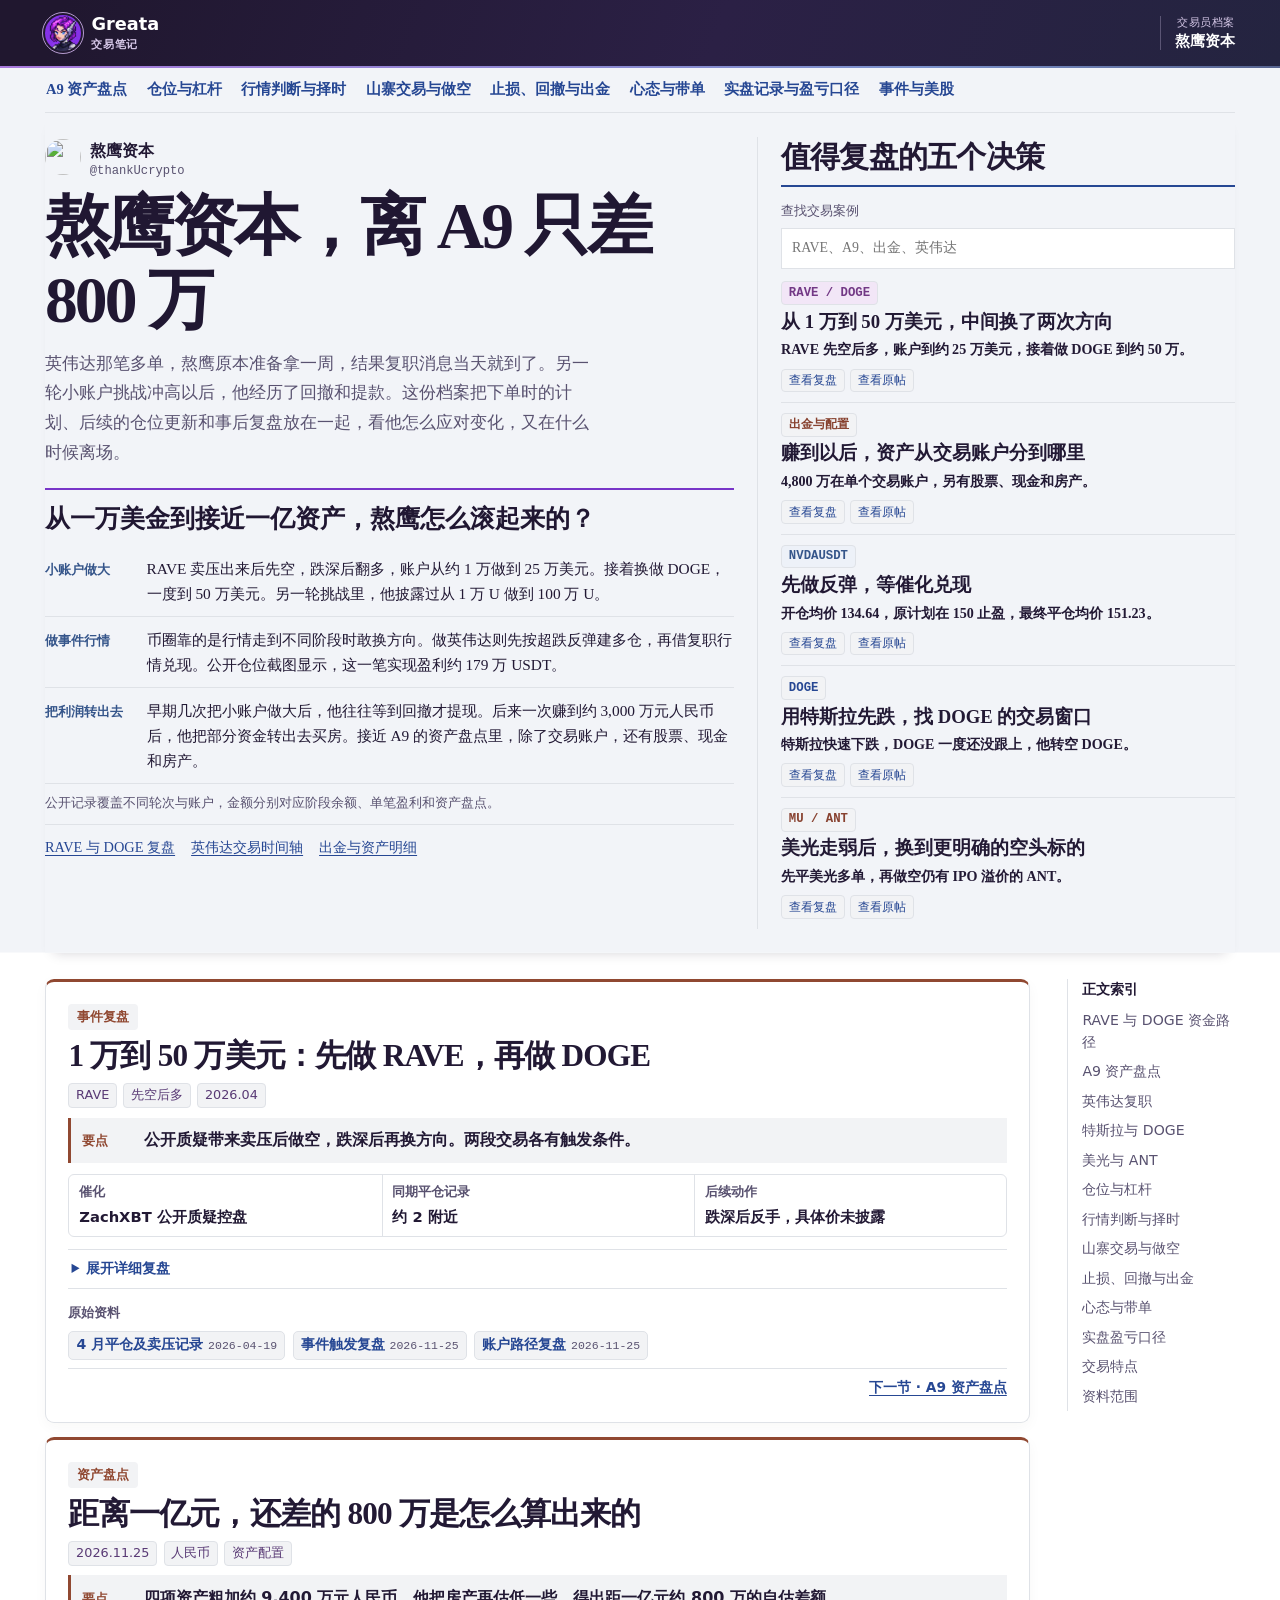
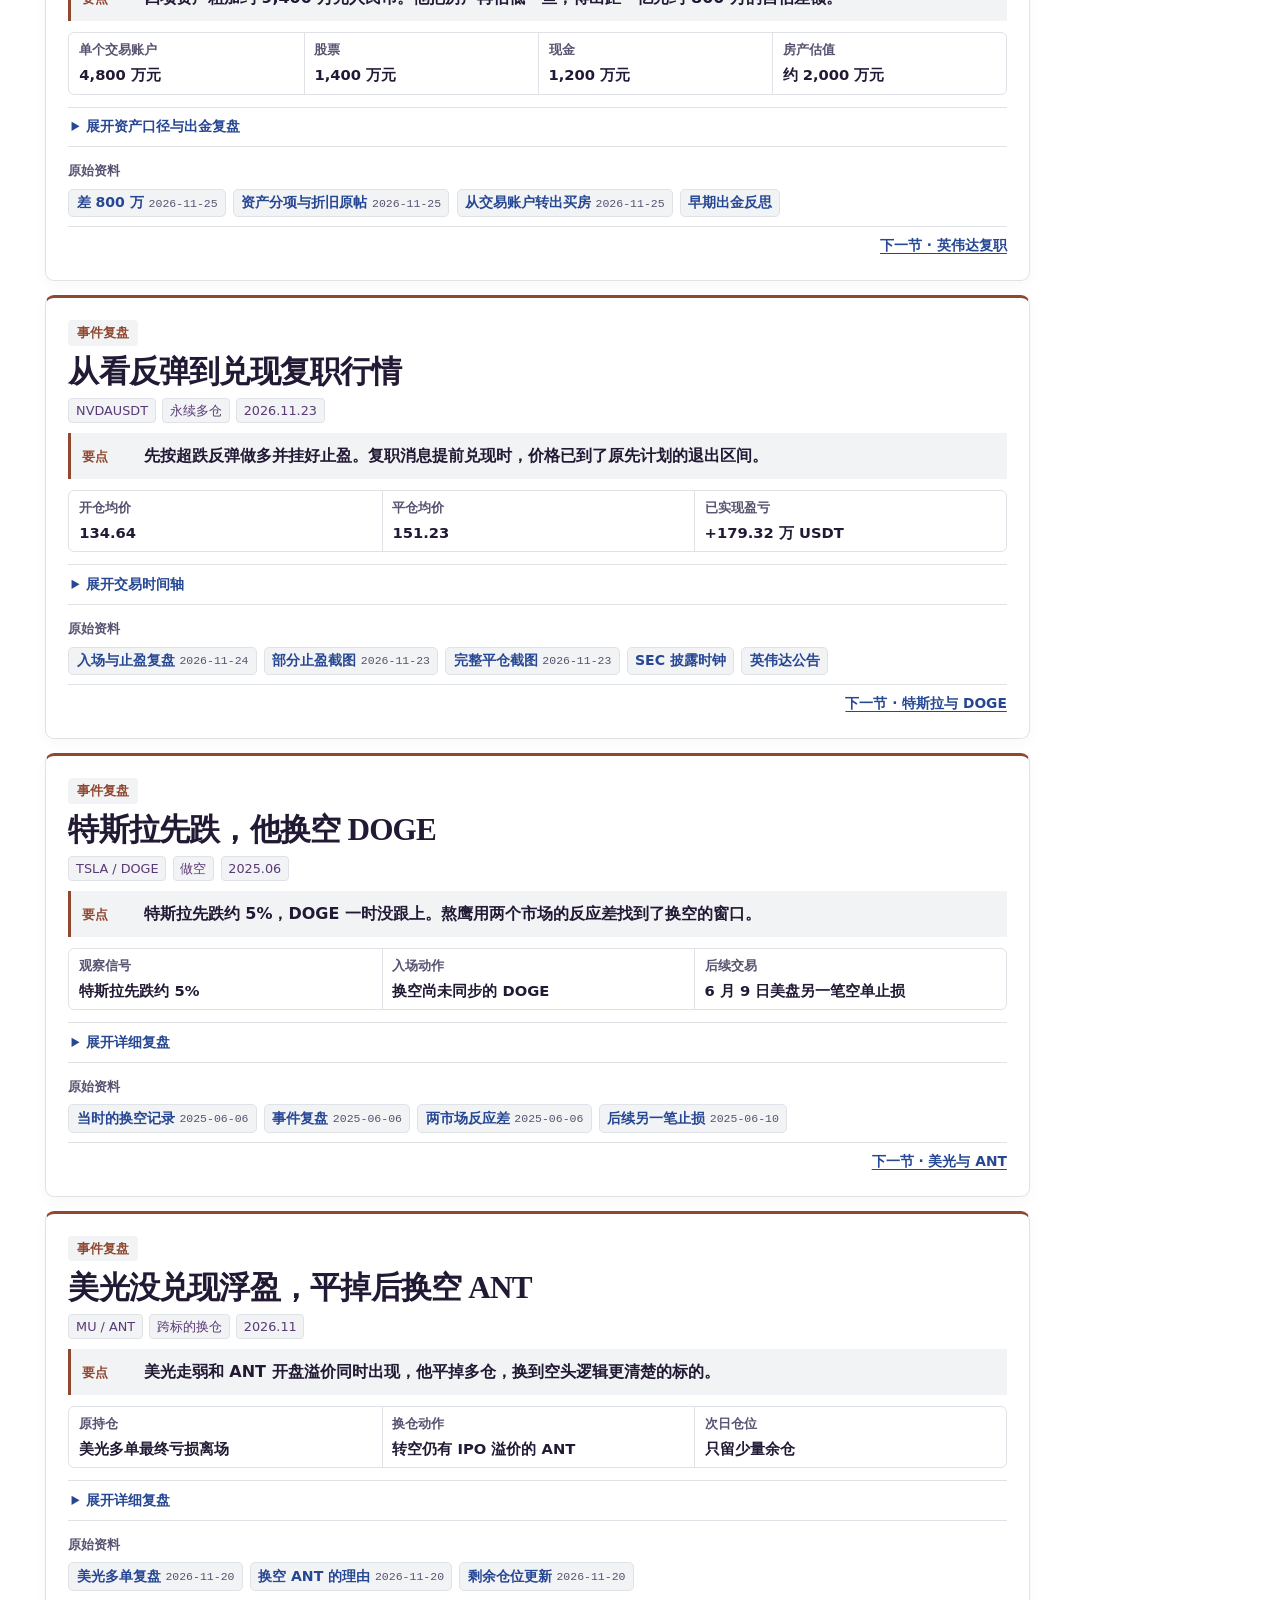
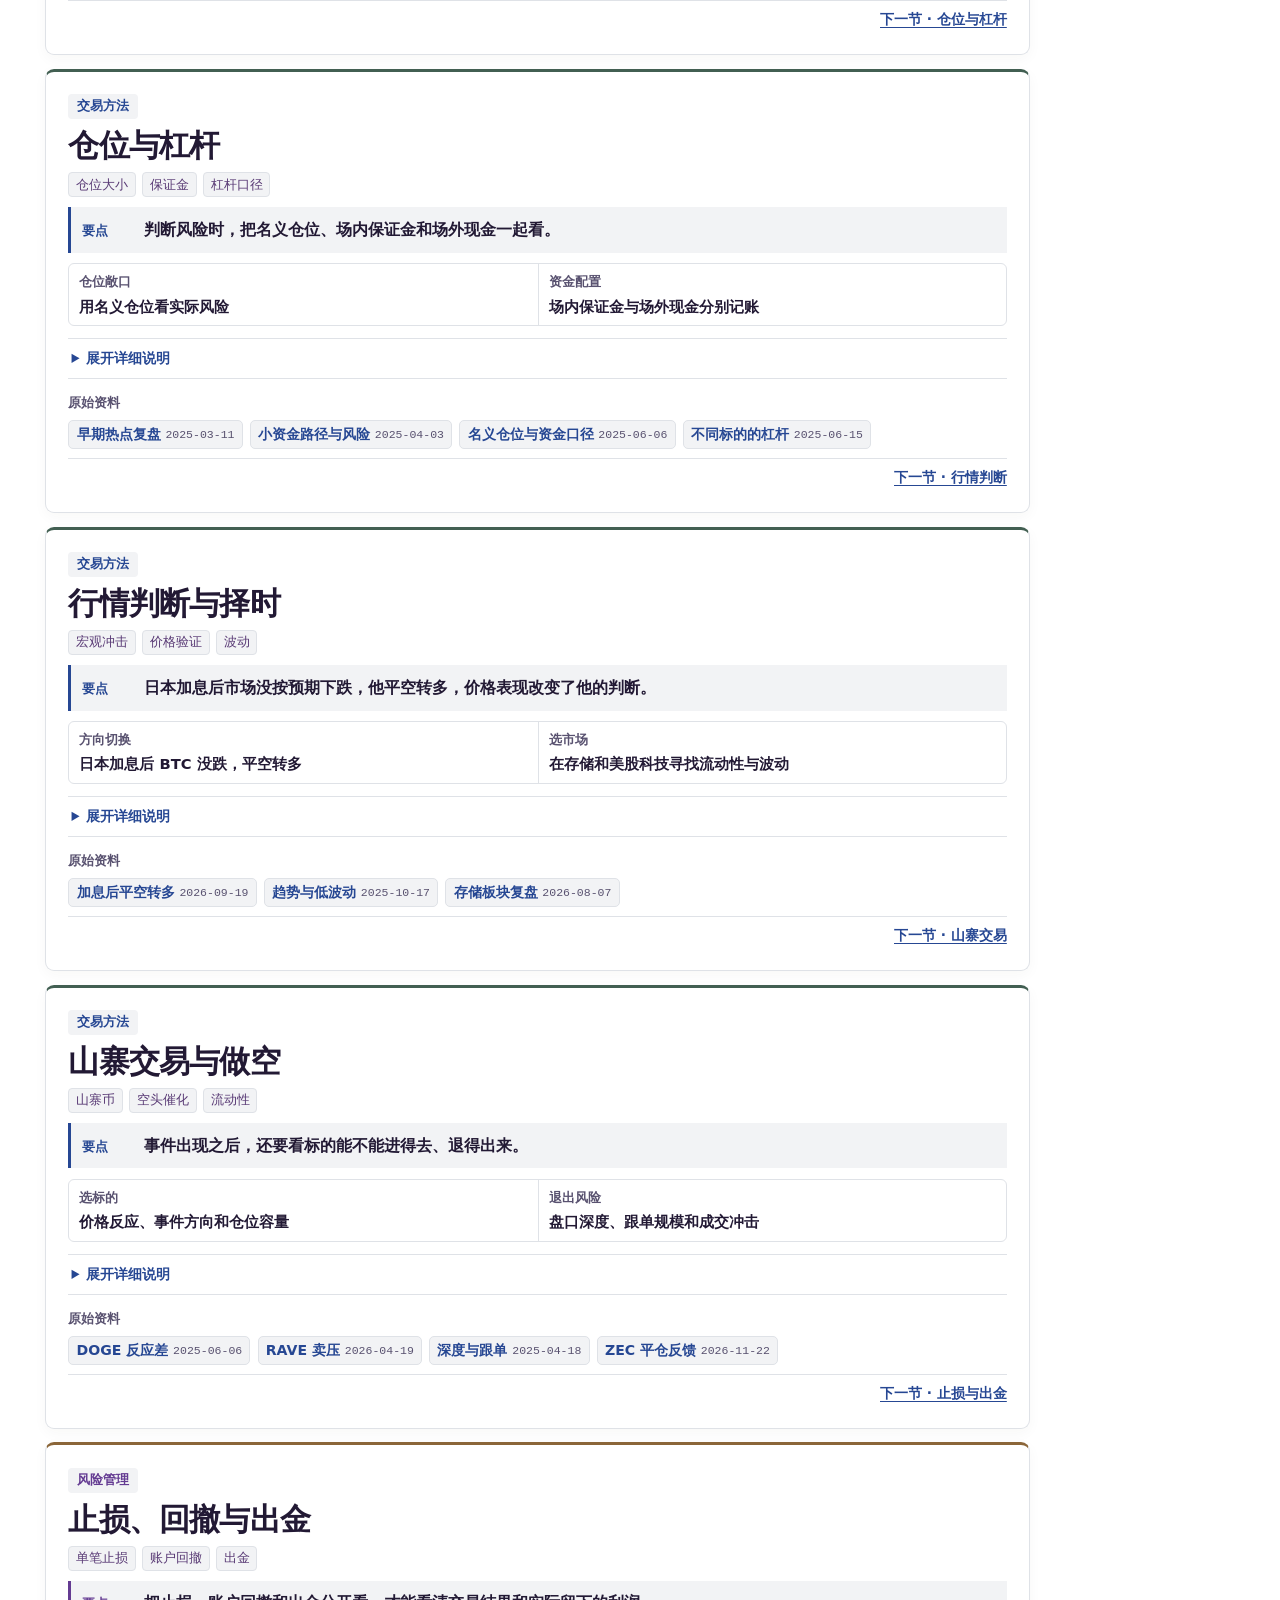
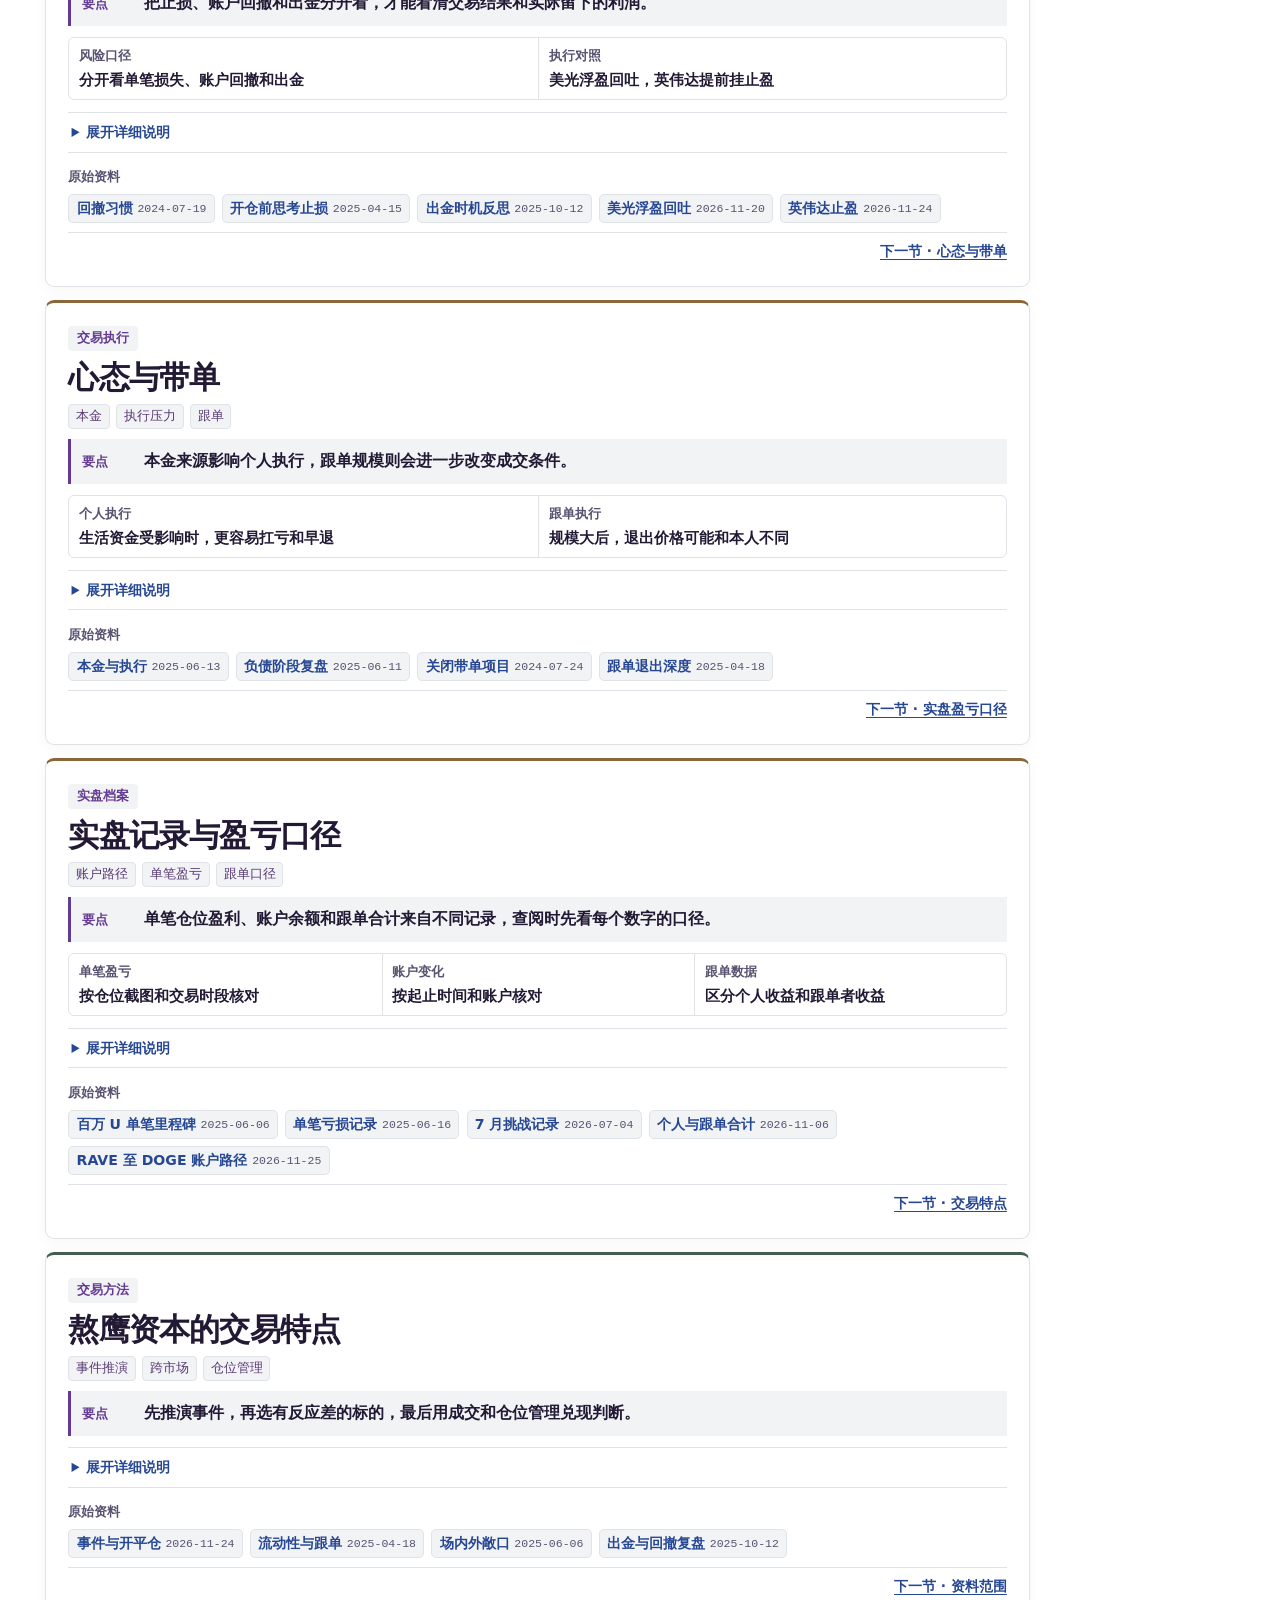
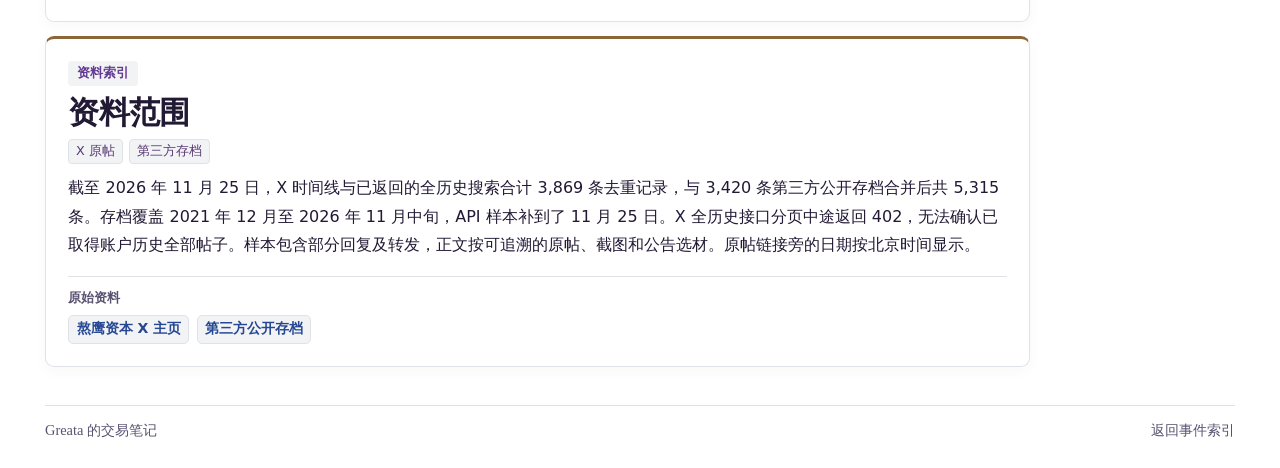
==== commit 4ab37aa1: "Show Eagle capital growth and profit sources in the opening section" ====
--- a/eagle-pixel.html
+++ b/eagle-pixel.html
@@ -7,7 +7,7 @@
   <title>熬鹰资本，离 A9 只差 800 万 · Greata 的交易笔记</title>
   <link rel="icon" href="./logo.jpg" type="image/jpeg">
   <link rel="stylesheet" href="./eagle.css?v=8">
-  <link rel="stylesheet" href="./eagle-pixel.css?v=13">
+  <link rel="stylesheet" href="./eagle-pixel.css?v=14">
 </head>
 <body class="newspaper pixel-palette">
   <header class="sitebar">
@@ -30,15 +30,29 @@
         <a class="identity" href="https://x.com/thankUcrypto"><img src="https://pbs.twimg.com/profile_images/1653241236827033600/2sCvAcOH_normal.jpg" width="42" height="42" alt=""><span><strong>熬鹰资本</strong><small>@thankUcrypto</small></span></a>
         <h1>熬鹰资本，离 A9 只差 800 万</h1>
         <p class="lede">英伟达那笔多单，熬鹰原本准备拿一周，结果复职消息当天就到了。另一轮小账户挑战冲高以后，他经历了回撤和提款。这份档案把下单时的计划、后续的仓位更新和事后复盘放在一起，看他怎么应对变化，又在什么时候离场。</p>
-        <div class="hero-ledger a9-ledger">
-          <div class="instrument"><strong>11 月 25 日个人资产盘点</strong><span>人民币 · 熬鹰本人披露</span></div>
-          <dl class="ledger-grid">
-            <div><dt>单个交易账户</dt><dd>4,800 万元</dd></div>
-            <div><dt>股票与现金</dt><dd>2,600 万元</dd></div>
-            <div><dt>房产估值</dt><dd>约 2,000 万元</dd></div>
+        <section class="hero-ledger growth-ledger" aria-labelledby="growth-title">
+          <h2 id="growth-title">从一万美金到接近一亿资产，熬鹰怎么滚起来的？</h2>
+          <dl class="growth-steps">
+            <div>
+              <dt>小账户做大</dt>
+              <dd>RAVE 卖压出来后先空，跌深后翻多，账户从约 1 万做到 25 万美元。接着换做 DOGE，一度到 50 万美元。另一轮挑战里，他披露过从 1 万 U 做到 100 万 U。</dd>
+            </div>
+            <div>
+              <dt>做事件行情</dt>
+              <dd>币圈靠的是行情走到不同阶段时敢换方向。做英伟达则先按超跌反弹建多仓，再借复职行情兑现。公开仓位截图显示，这一笔实现盈利约 179 万 USDT。</dd>
+            </div>
+            <div>
+              <dt>把利润转出去</dt>
+              <dd>早期几次把小账户做大后，他往往等到回撤才提现。后来一次赚到约 3,000 万元人民币后，他把部分资金转出去买房。接近 A9 的资产盘点里，除了交易账户，还有股票、现金和房产。</dd>
+            </div>
           </dl>
-        </div>
-        <nav class="hero-links" aria-label="档案重点"><a href="#assets">看资产明细</a><a href="#rave">看 1 万美元交易路径</a><a href="https://x.com/thankUcrypto/status/2125445338215694389">资产原帖</a></nav>
+          <p class="growth-note">公开记录覆盖不同轮次与账户，金额分别对应阶段余额、单笔盈利和资产盘点。</p>
+        </section>
+        <nav class="hero-links" aria-label="档案重点">
+          <a href="#rave">RAVE 与 DOGE 复盘</a>
+          <a href="#nvda">英伟达交易时间轴</a>
+          <a href="#assets">出金与资产明细</a>
+        </nav>
       </header>
       <section class="case-index" id="cases" aria-labelledby="case-title">
         <div class="section-head"><h2 id="case-title">值得复盘的五个决策</h2></div>
--- a/eagle-pixel.css
+++ b/eagle-pixel.css
@@ -79,14 +79,28 @@
 }
 .pixel-palette .hero h1 { color: var(--navy); }
 .pixel-palette .hero-ledger { border-top-color: var(--violet); }
-.pixel-palette .instrument { color: var(--event-blue); }
-.pixel-palette .ledger-grid .main-stat {
-  padding: .6rem .8rem;
-  background: var(--peach-note);
-  border: 0;
-  border-left: 3px solid #a9794b;
-}
-.pixel-palette .ledger-grid .main-stat dd { color: #74502d; }
+.growth-ledger h2 {
+  color: var(--navy);
+  font: 750 clamp(1.16rem, 2.2vw, 1.55rem)/1.42 var(--serif);
+}
+.growth-steps { margin-top: .65rem; }
+.growth-steps > div {
+  display: grid;
+  grid-template-columns: minmax(5.6rem, max-content) minmax(0, 1fr);
+  gap: .24rem .75rem;
+  align-items: baseline;
+  padding-block: .6rem;
+  border-bottom: 1px solid var(--line);
+}
+.growth-steps dt {
+  color: var(--event-blue);
+  font: 700 .83rem/1.6 system-ui, "PingFang SC", sans-serif;
+}
+.growth-steps dd { font-size: .96rem; line-height: 1.65; }
+.growth-note { margin-top: .55rem; color: var(--muted); font-size: .79rem; }
+@media (max-width: 480px) {
+  .growth-steps > div { grid-template-columns: minmax(0, 1fr); }
+}
 .pixel-palette .section-head { border-color: var(--brand); }
 .pixel-palette .index-search input { background: var(--surface); }
 .pixel-palette .symbol {
@@ -187,8 +201,6 @@
 .pixel-palette .chapter-expand + .chapter-sources { border-top: 0; margin-top: .2rem; }
 .pixel-palette .chapter-next { margin-top: .55rem; padding-top: .38rem; }
 
-.pixel-palette .a9-ledger .ledger-grid .main-stat dd { font-size: clamp(1.7rem, 3.2vw, 2.45rem); }
-.pixel-palette .a9-ledger .instrument { color: #74502d; }
 
 /* Neutral fills for labels and notes. */
 body.pixel-palette {
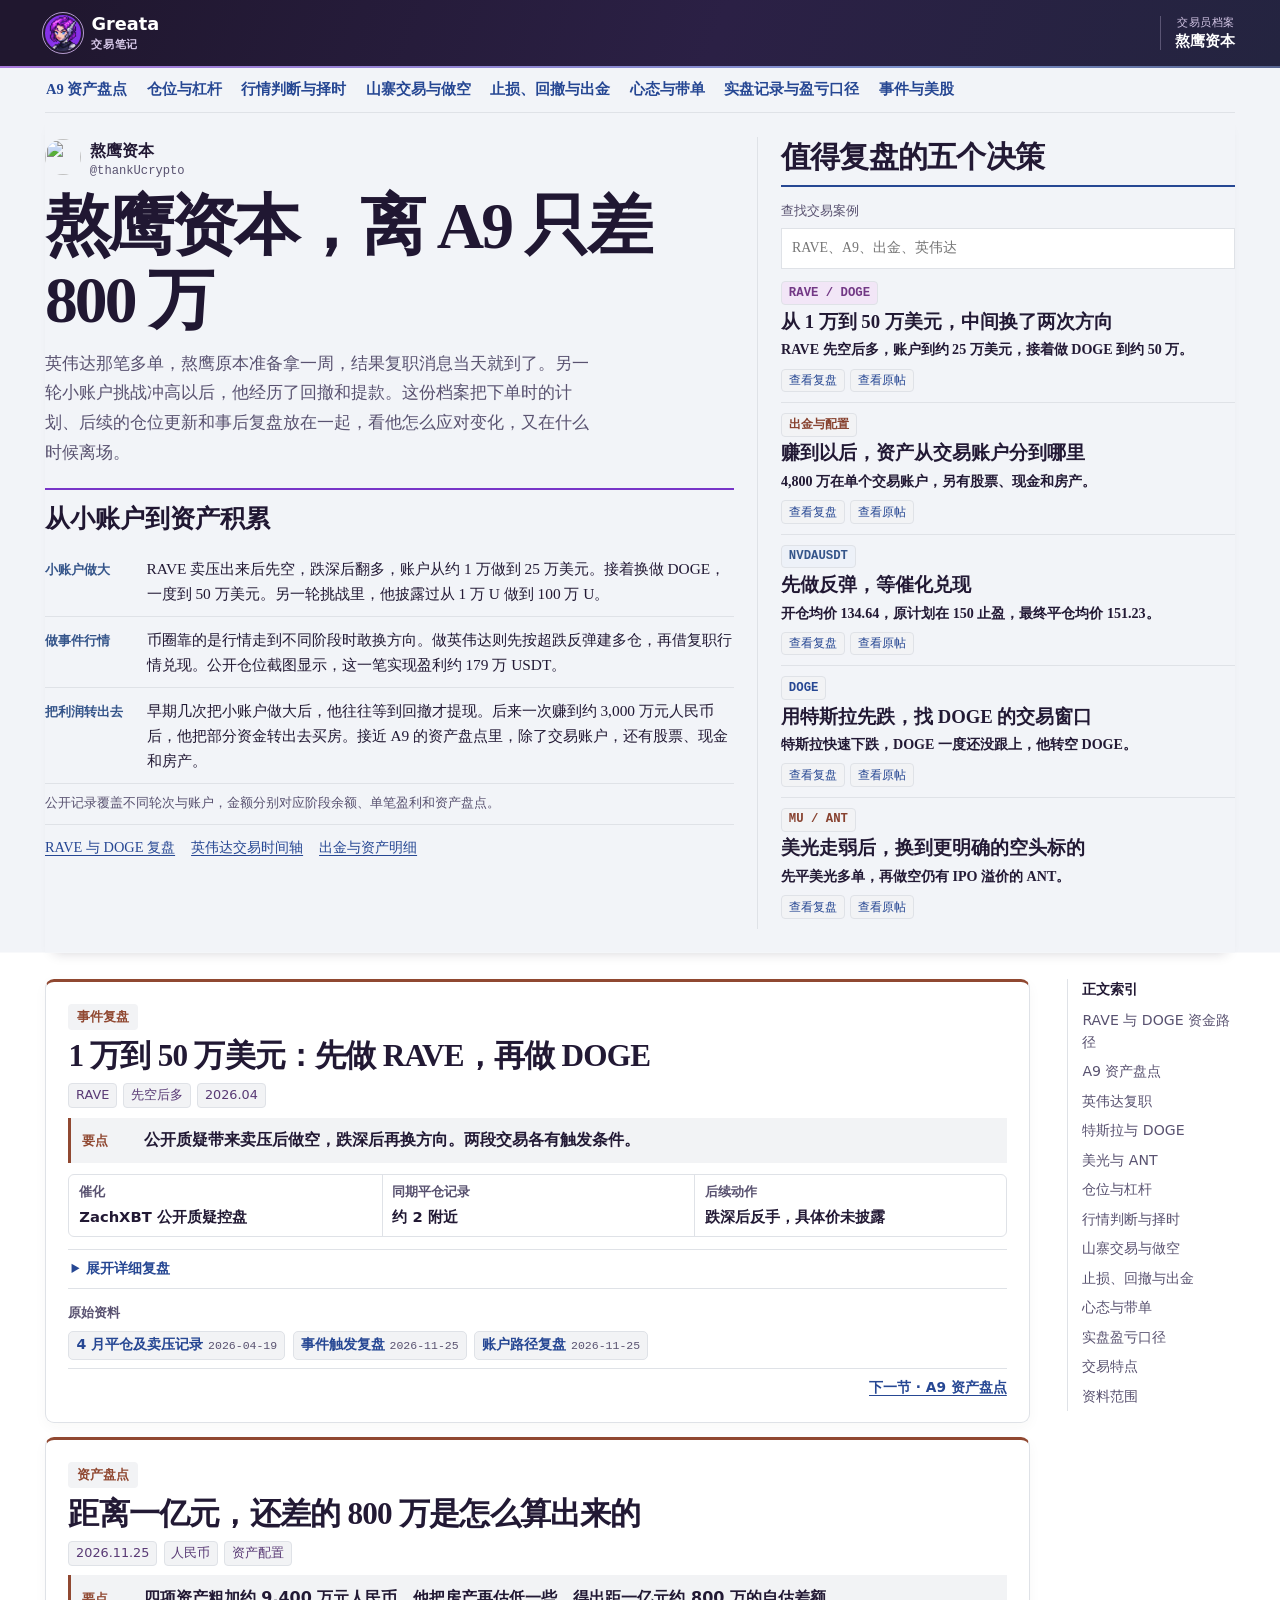
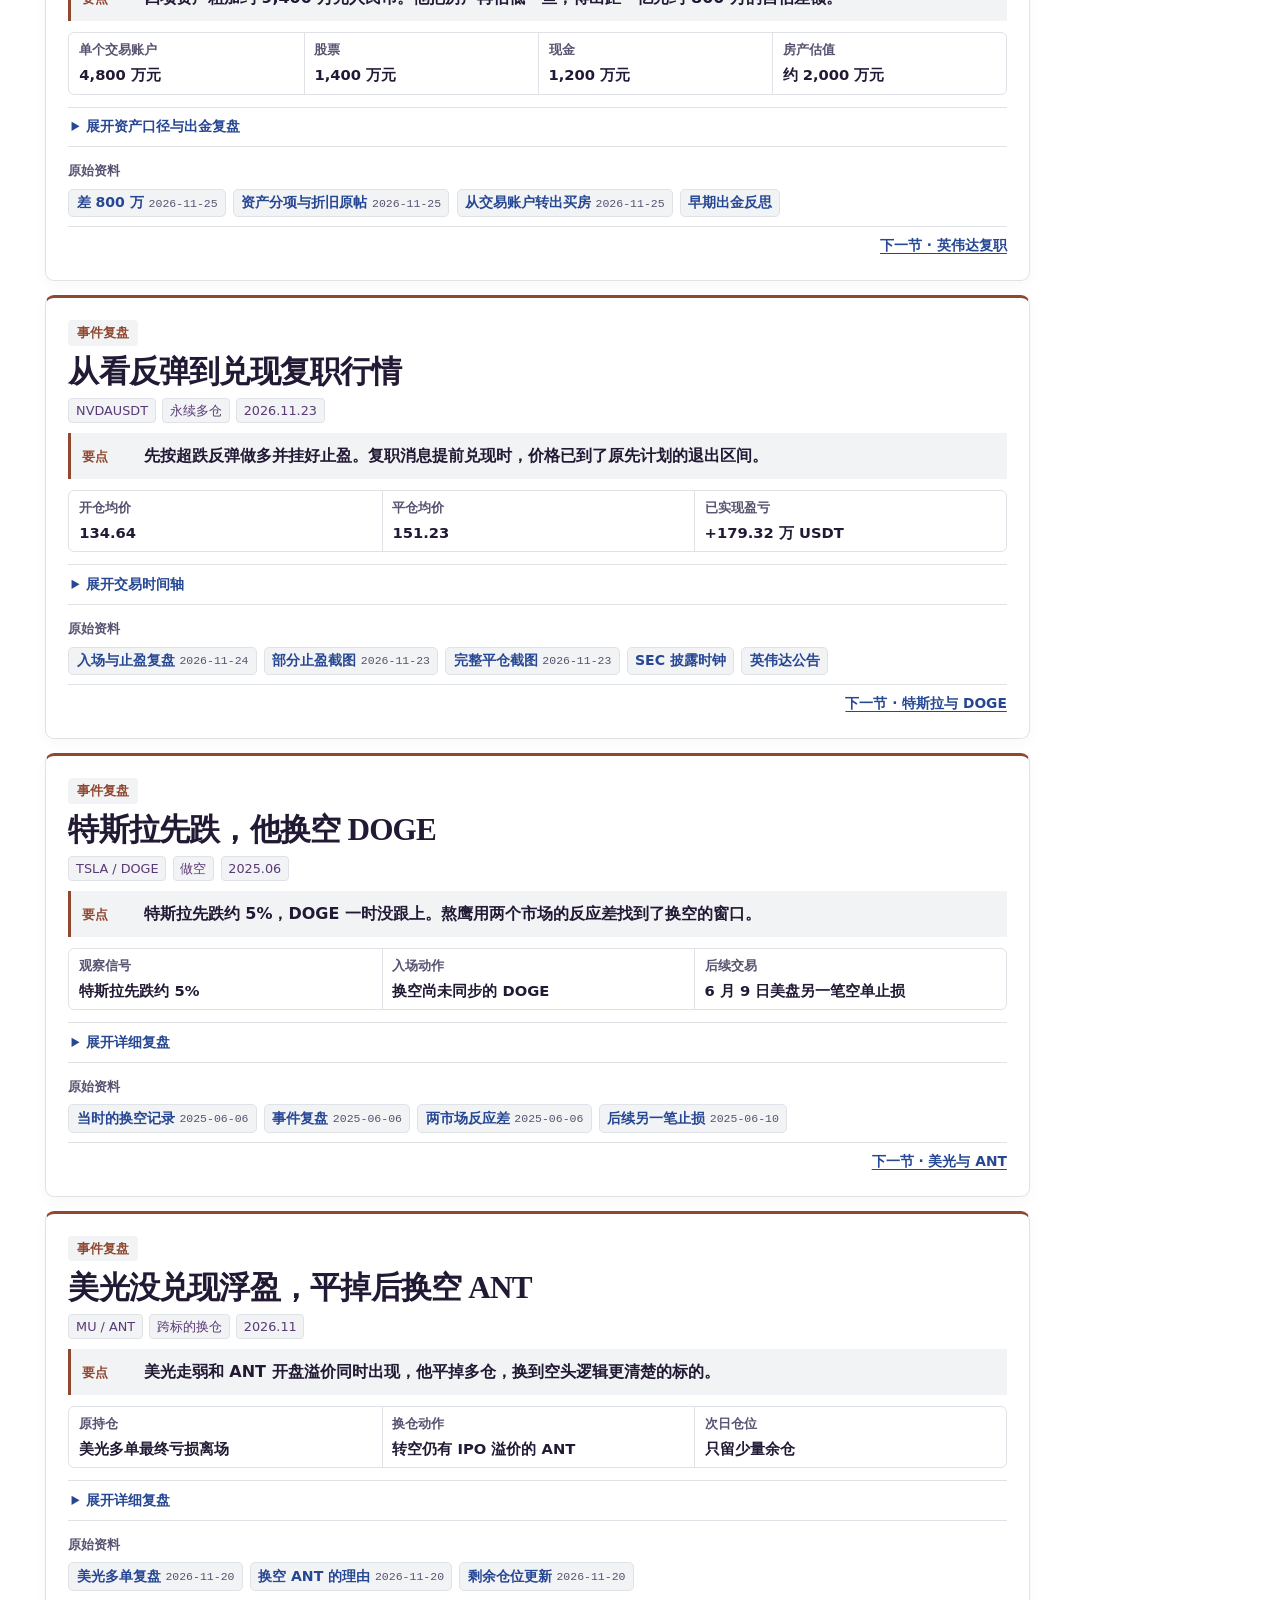
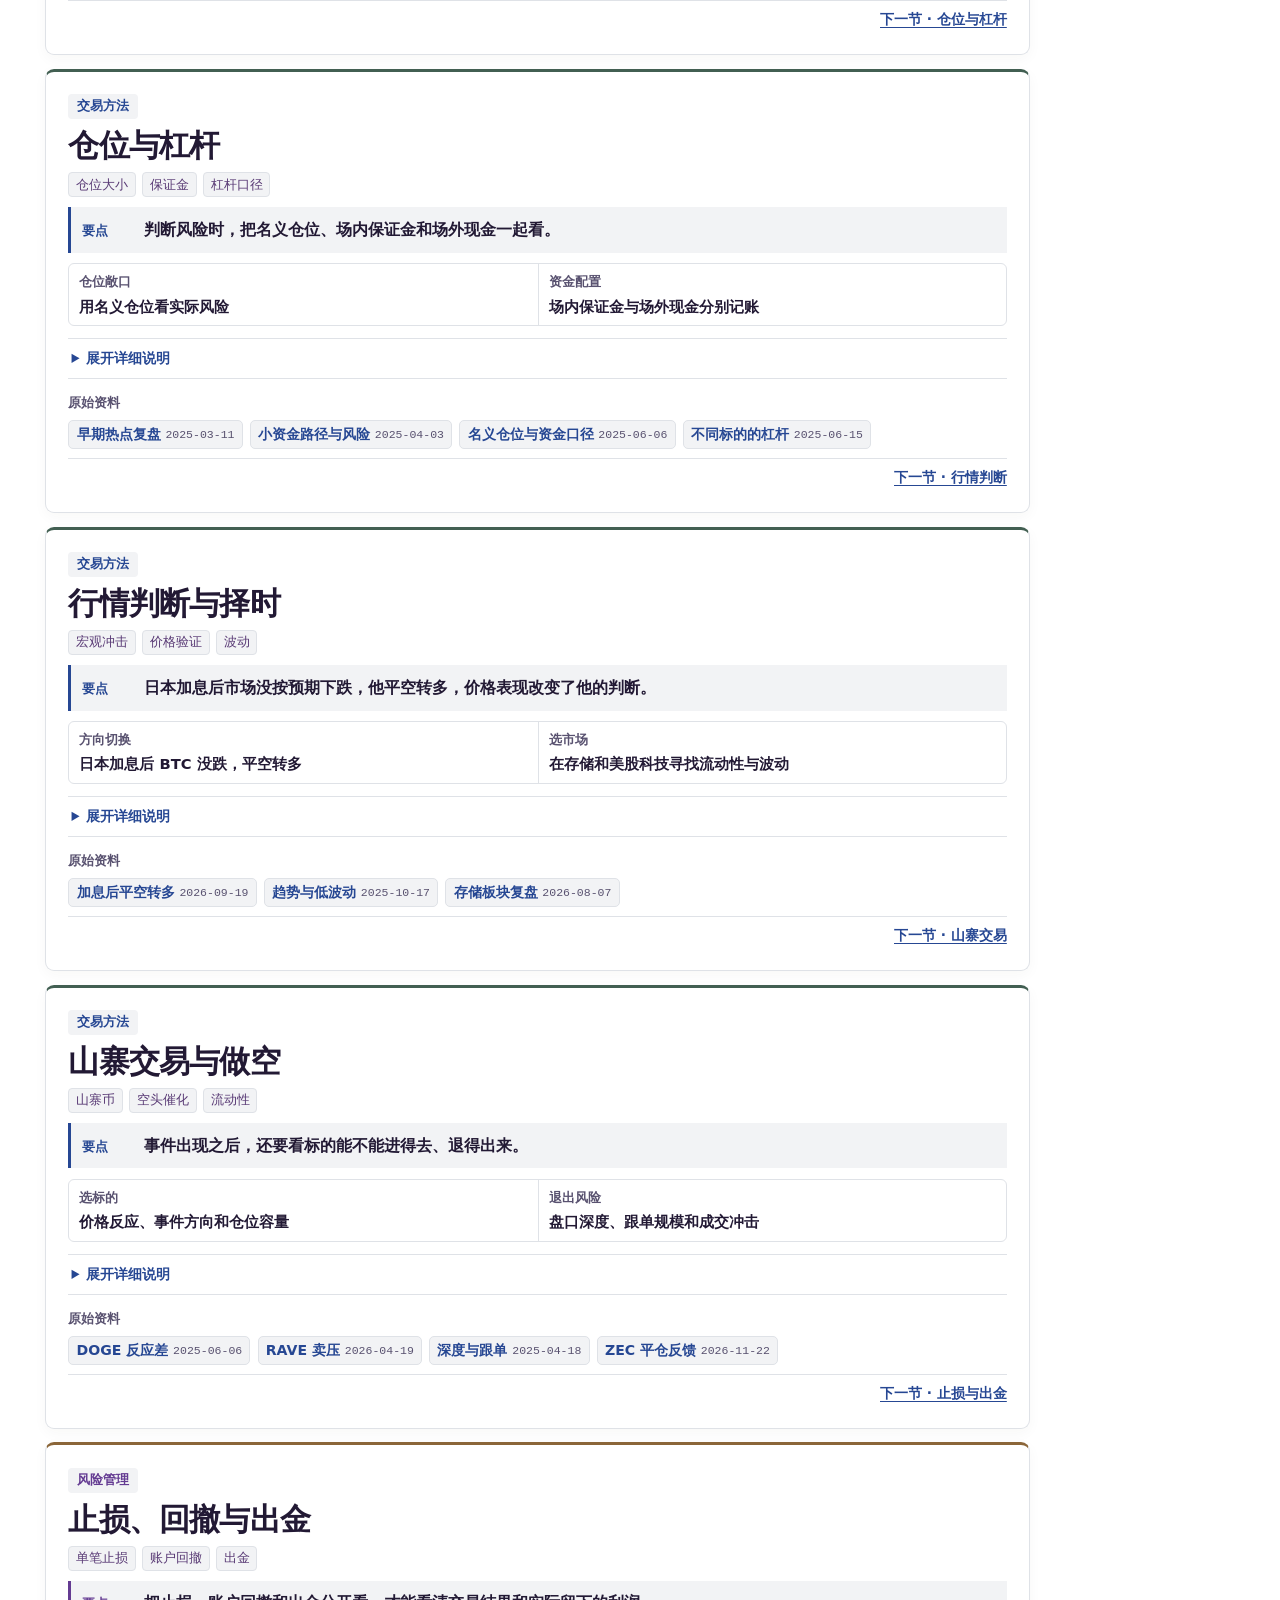
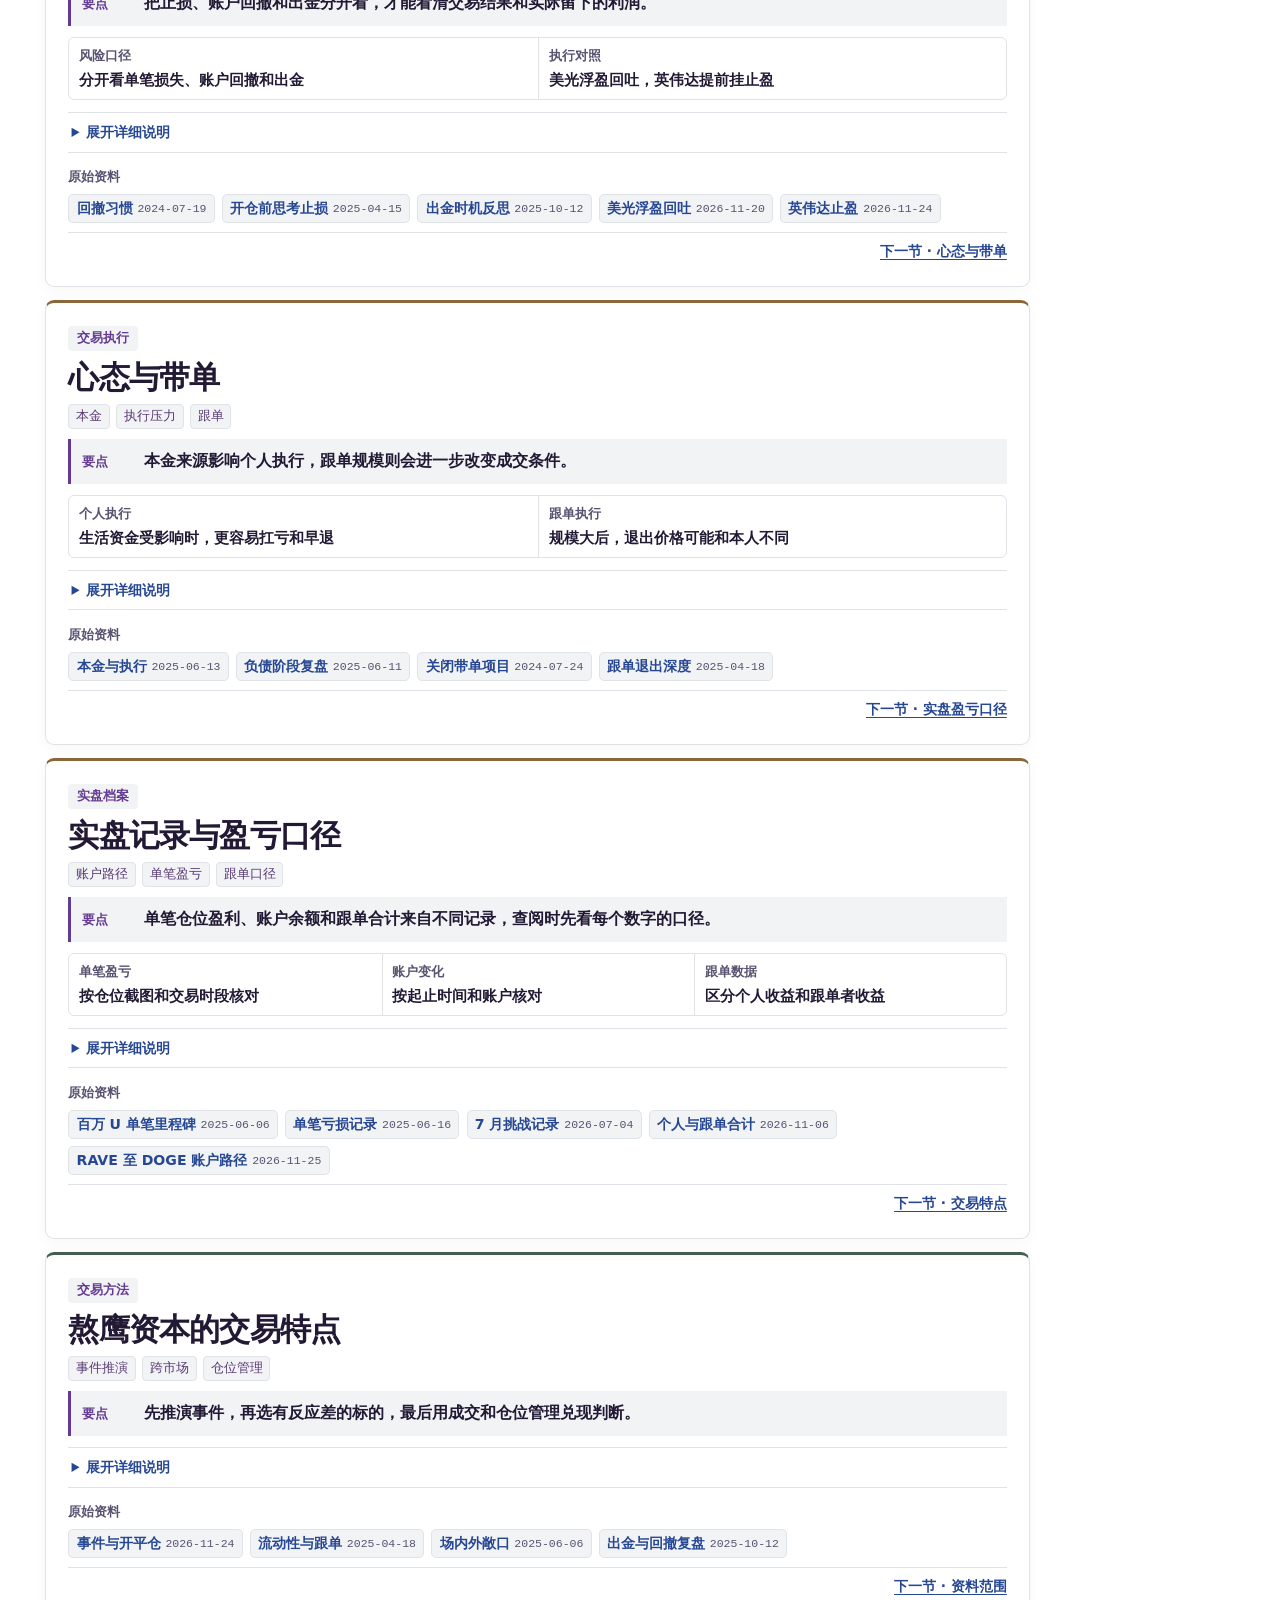
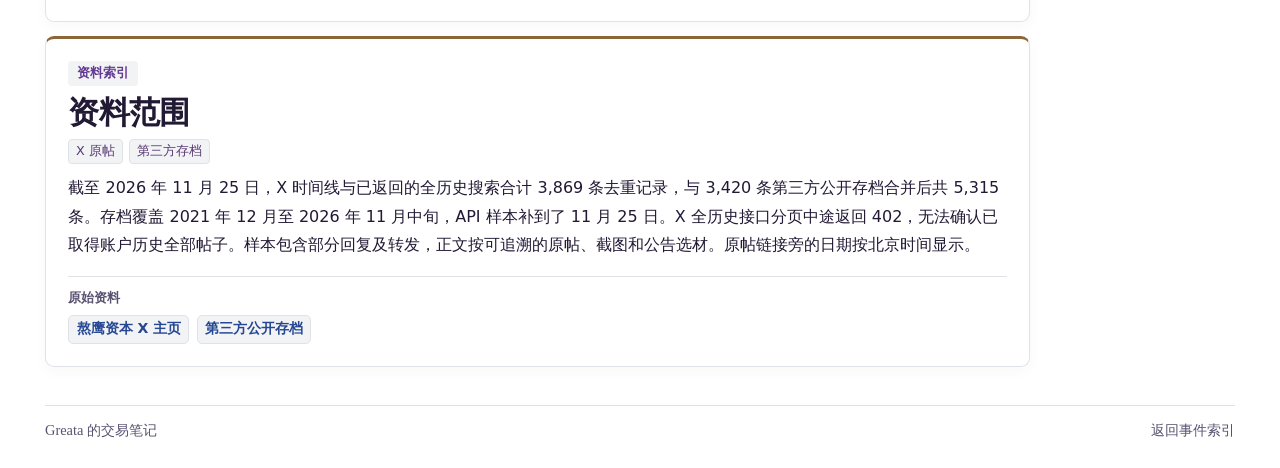
==== commit cd65b094: "Tighten the Eagle capital growth headline" ====
--- a/eagle-pixel.html
+++ b/eagle-pixel.html
@@ -31,7 +31,7 @@
         <h1>熬鹰资本，离 A9 只差 800 万</h1>
         <p class="lede">英伟达那笔多单，熬鹰原本准备拿一周，结果复职消息当天就到了。另一轮小账户挑战冲高以后，他经历了回撤和提款。这份档案把下单时的计划、后续的仓位更新和事后复盘放在一起，看他怎么应对变化，又在什么时候离场。</p>
         <section class="hero-ledger growth-ledger" aria-labelledby="growth-title">
-          <h2 id="growth-title">从一万美金到接近一亿资产，熬鹰怎么滚起来的？</h2>
+          <h2 id="growth-title">从小账户到资产积累</h2>
           <dl class="growth-steps">
             <div>
               <dt>小账户做大</dt>
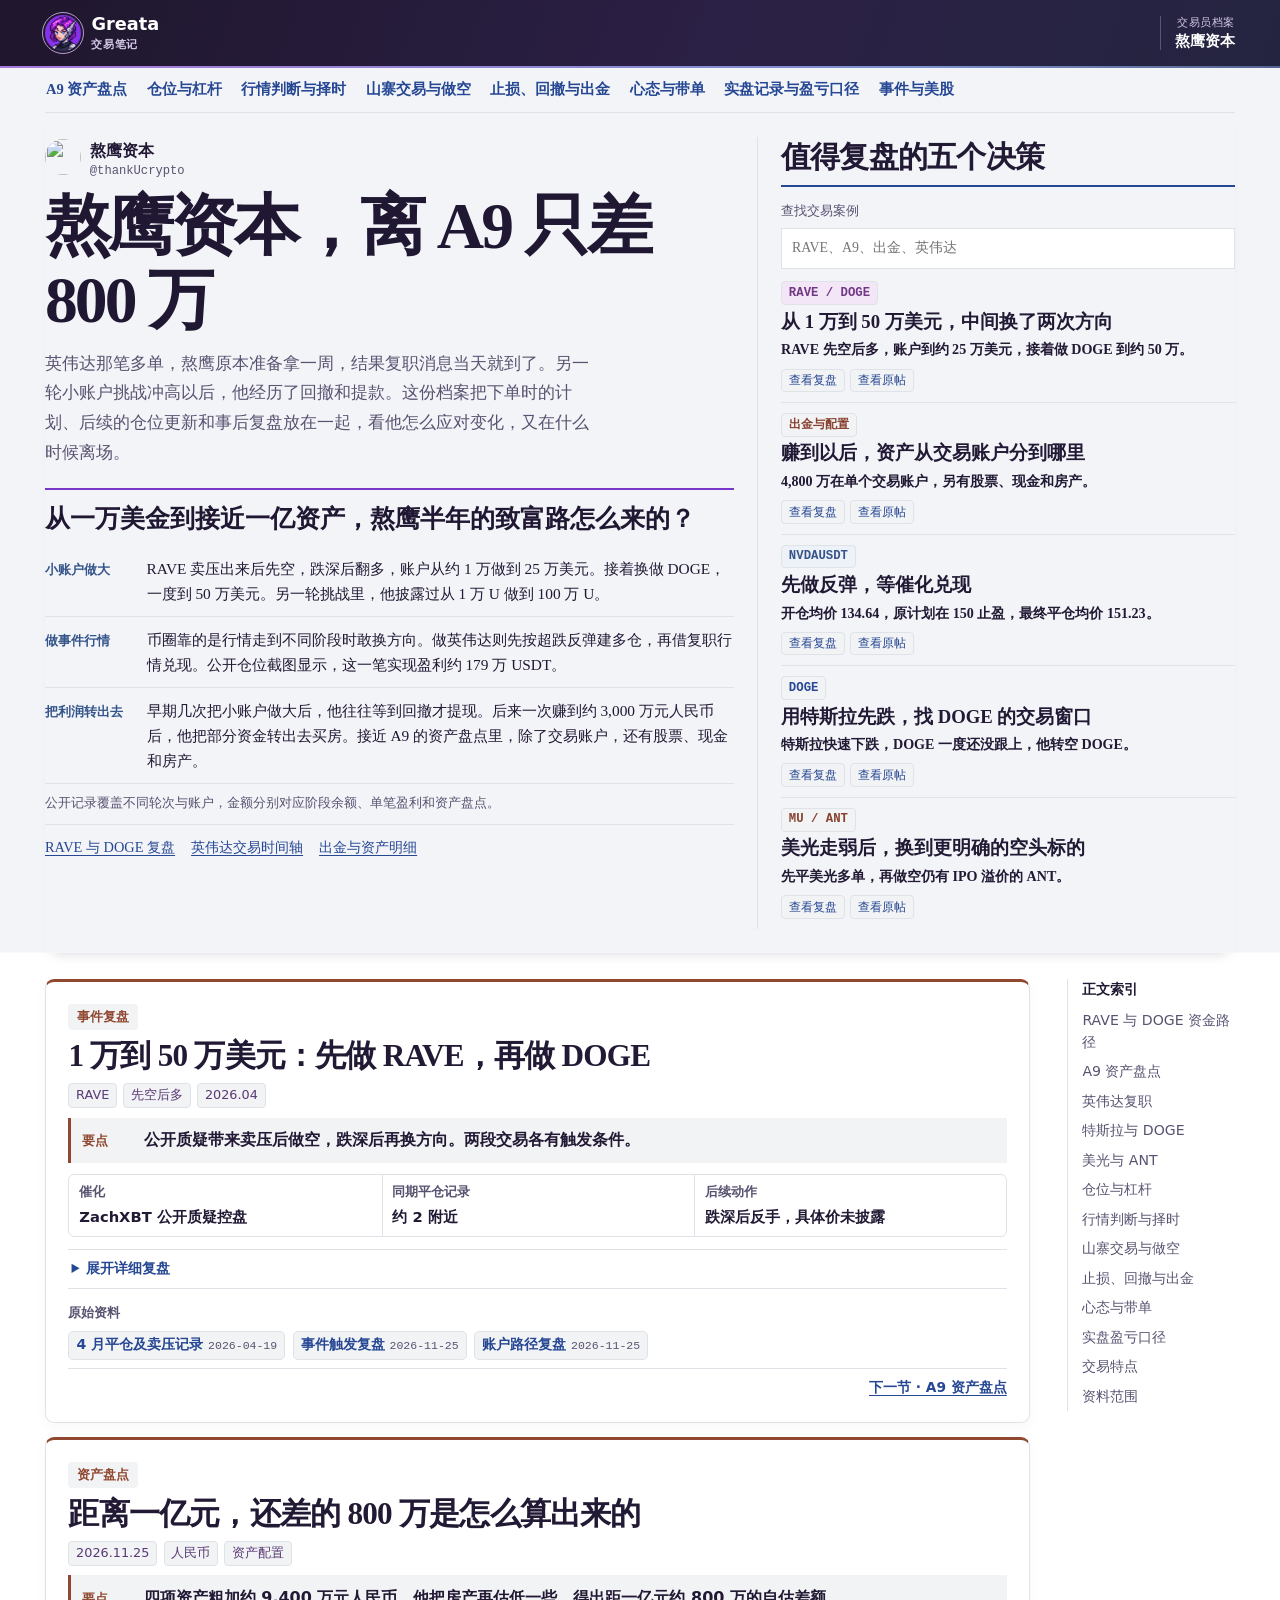
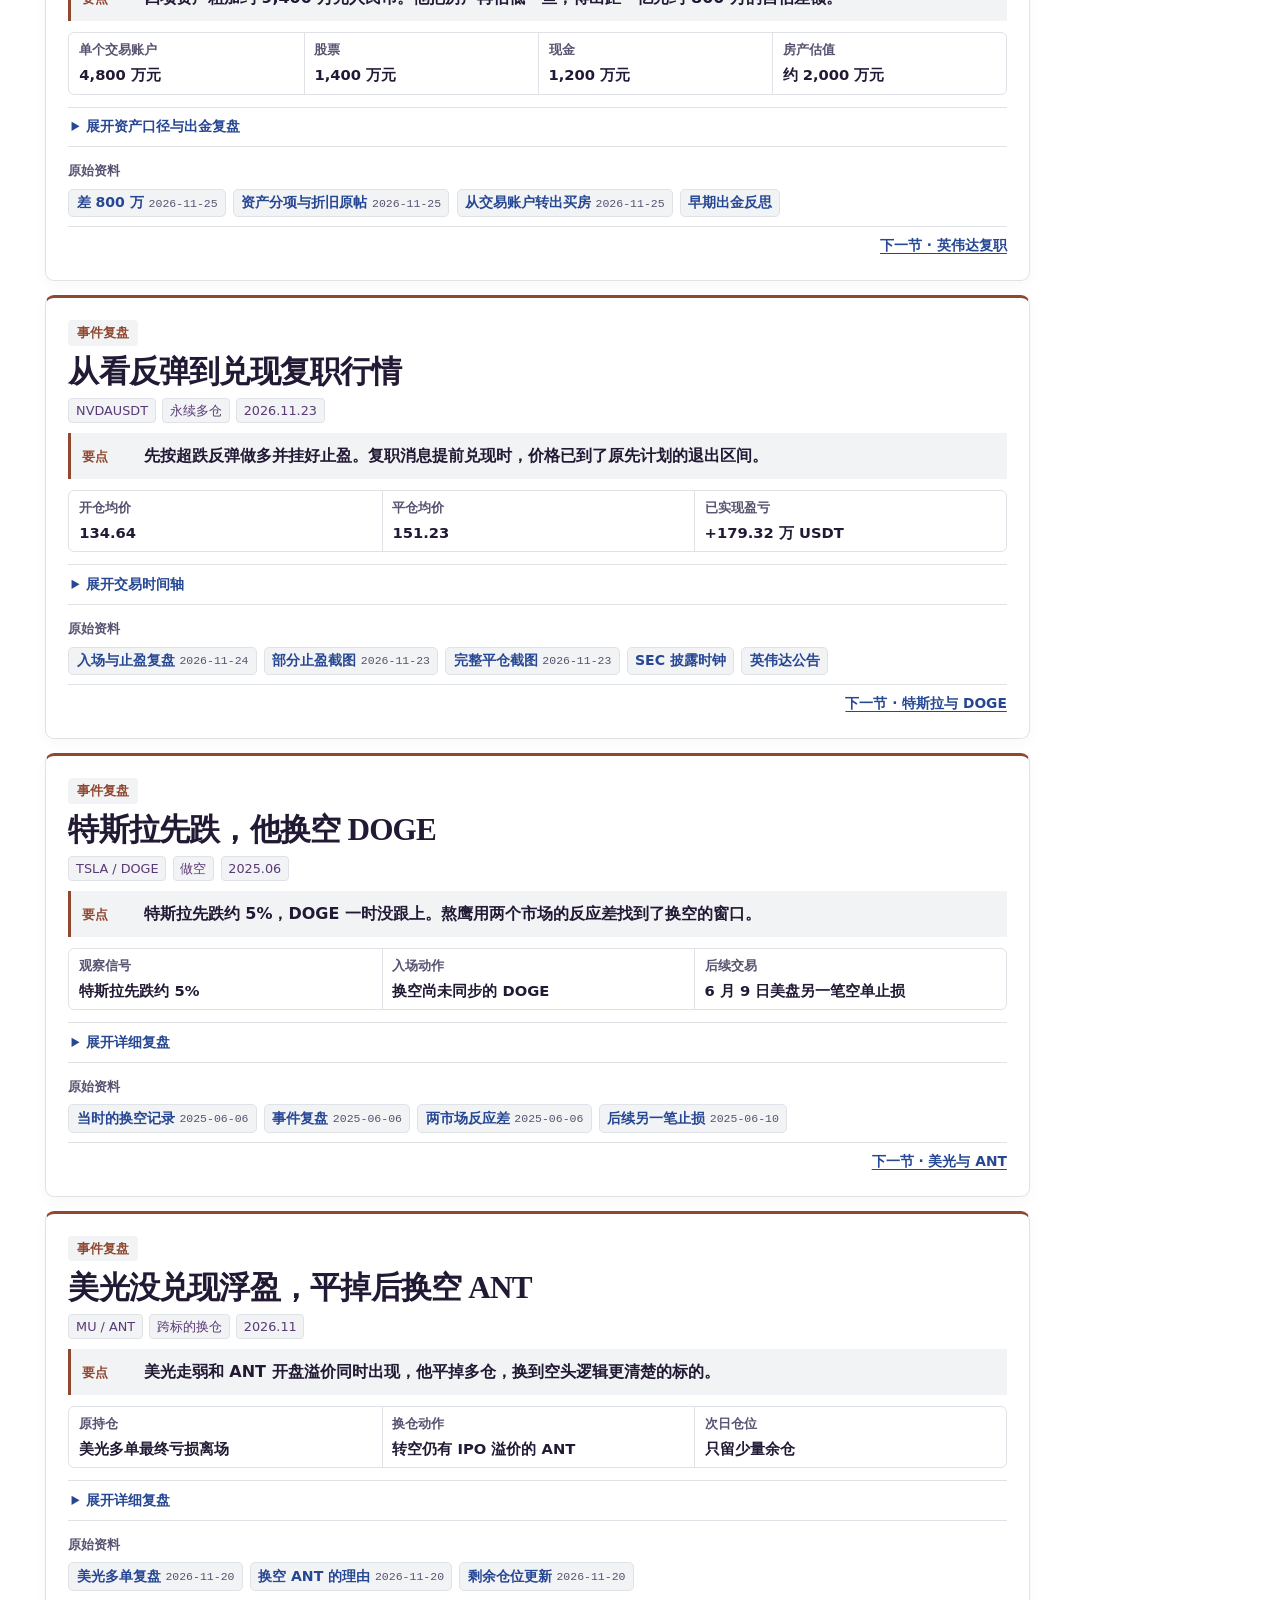
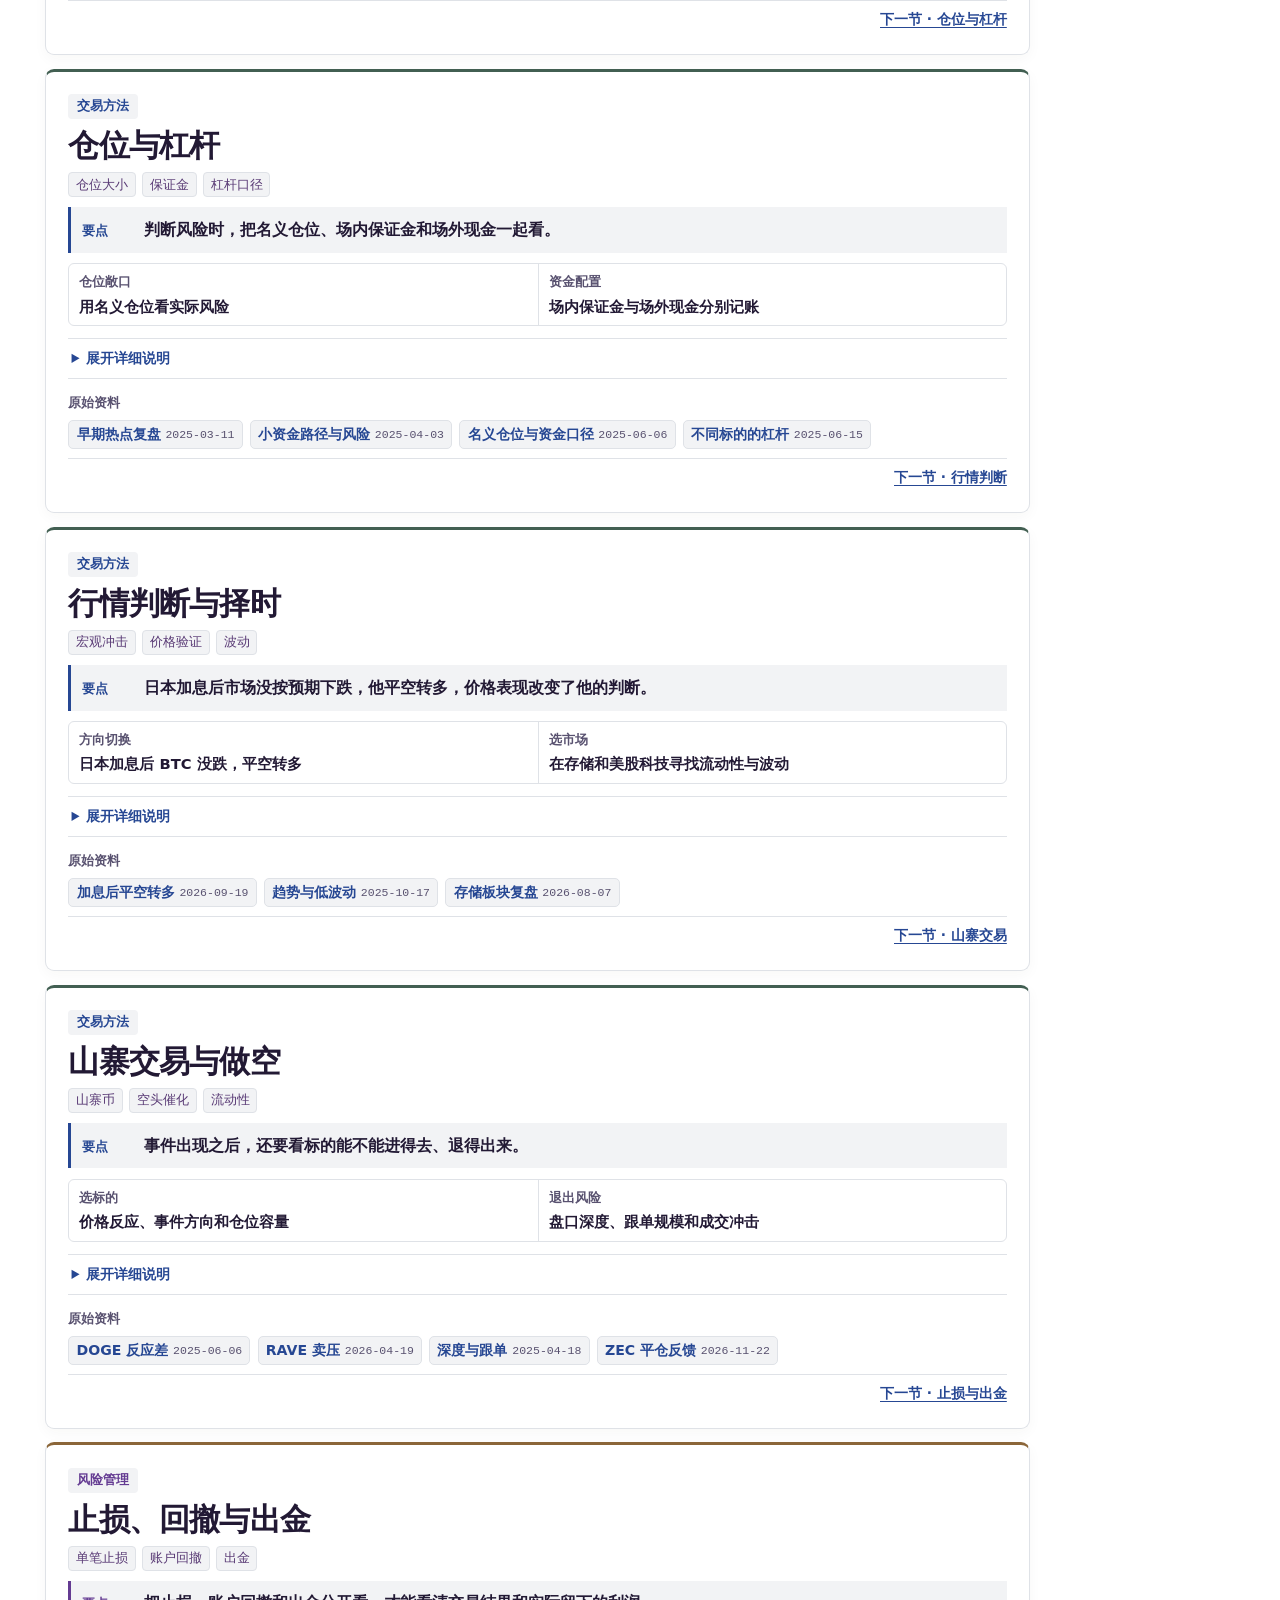
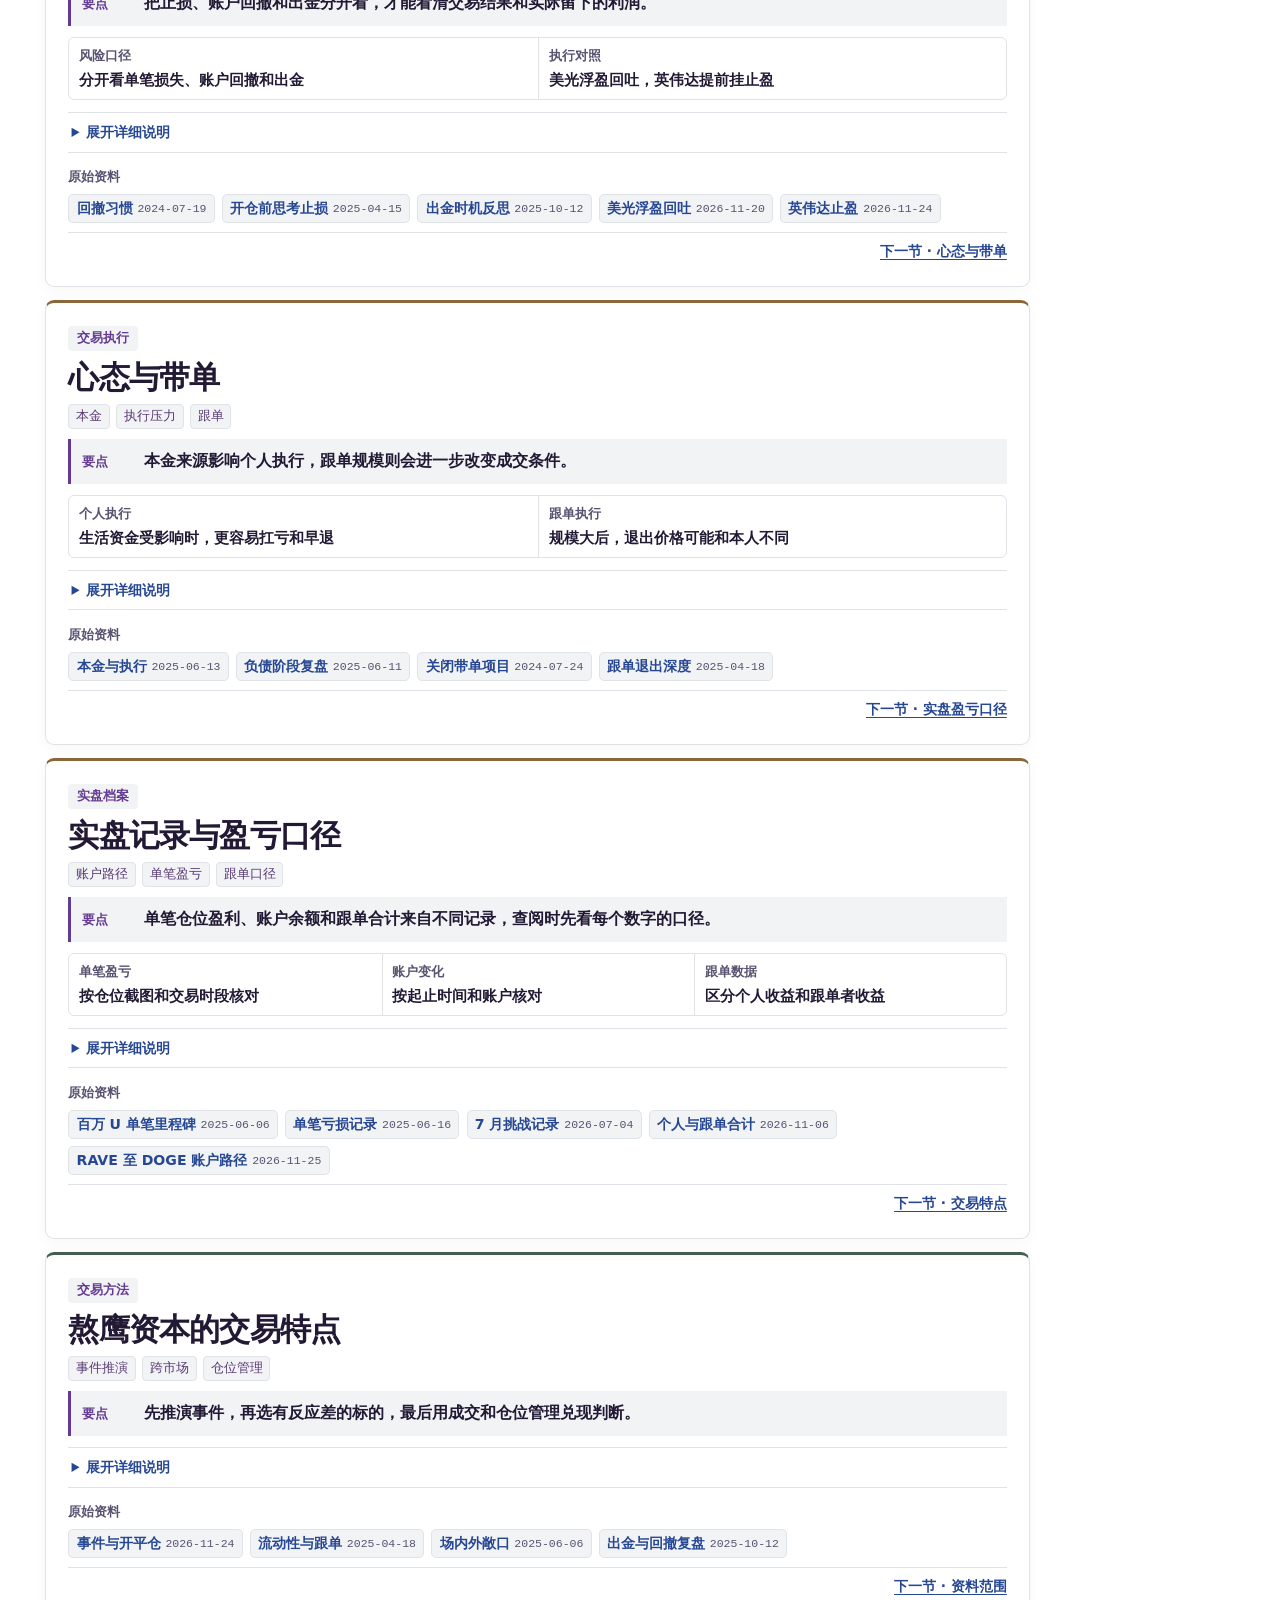
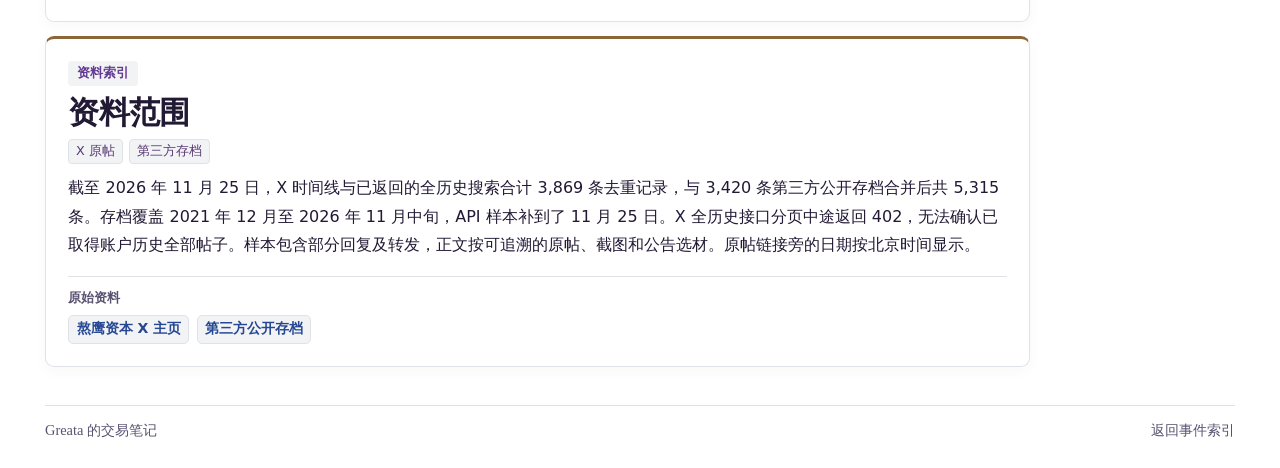
==== commit 3a73dee2: "Use the requested Eagle growth section heading" ====
--- a/eagle-pixel.html
+++ b/eagle-pixel.html
@@ -31,7 +31,7 @@
         <h1>熬鹰资本，离 A9 只差 800 万</h1>
         <p class="lede">英伟达那笔多单，熬鹰原本准备拿一周，结果复职消息当天就到了。另一轮小账户挑战冲高以后，他经历了回撤和提款。这份档案把下单时的计划、后续的仓位更新和事后复盘放在一起，看他怎么应对变化，又在什么时候离场。</p>
         <section class="hero-ledger growth-ledger" aria-labelledby="growth-title">
-          <h2 id="growth-title">从小账户到资产积累</h2>
+          <h2 id="growth-title">从一万美金到接近一亿资产，熬鹰半年的致富路怎么来的？</h2>
           <dl class="growth-steps">
             <div>
               <dt>小账户做大</dt>
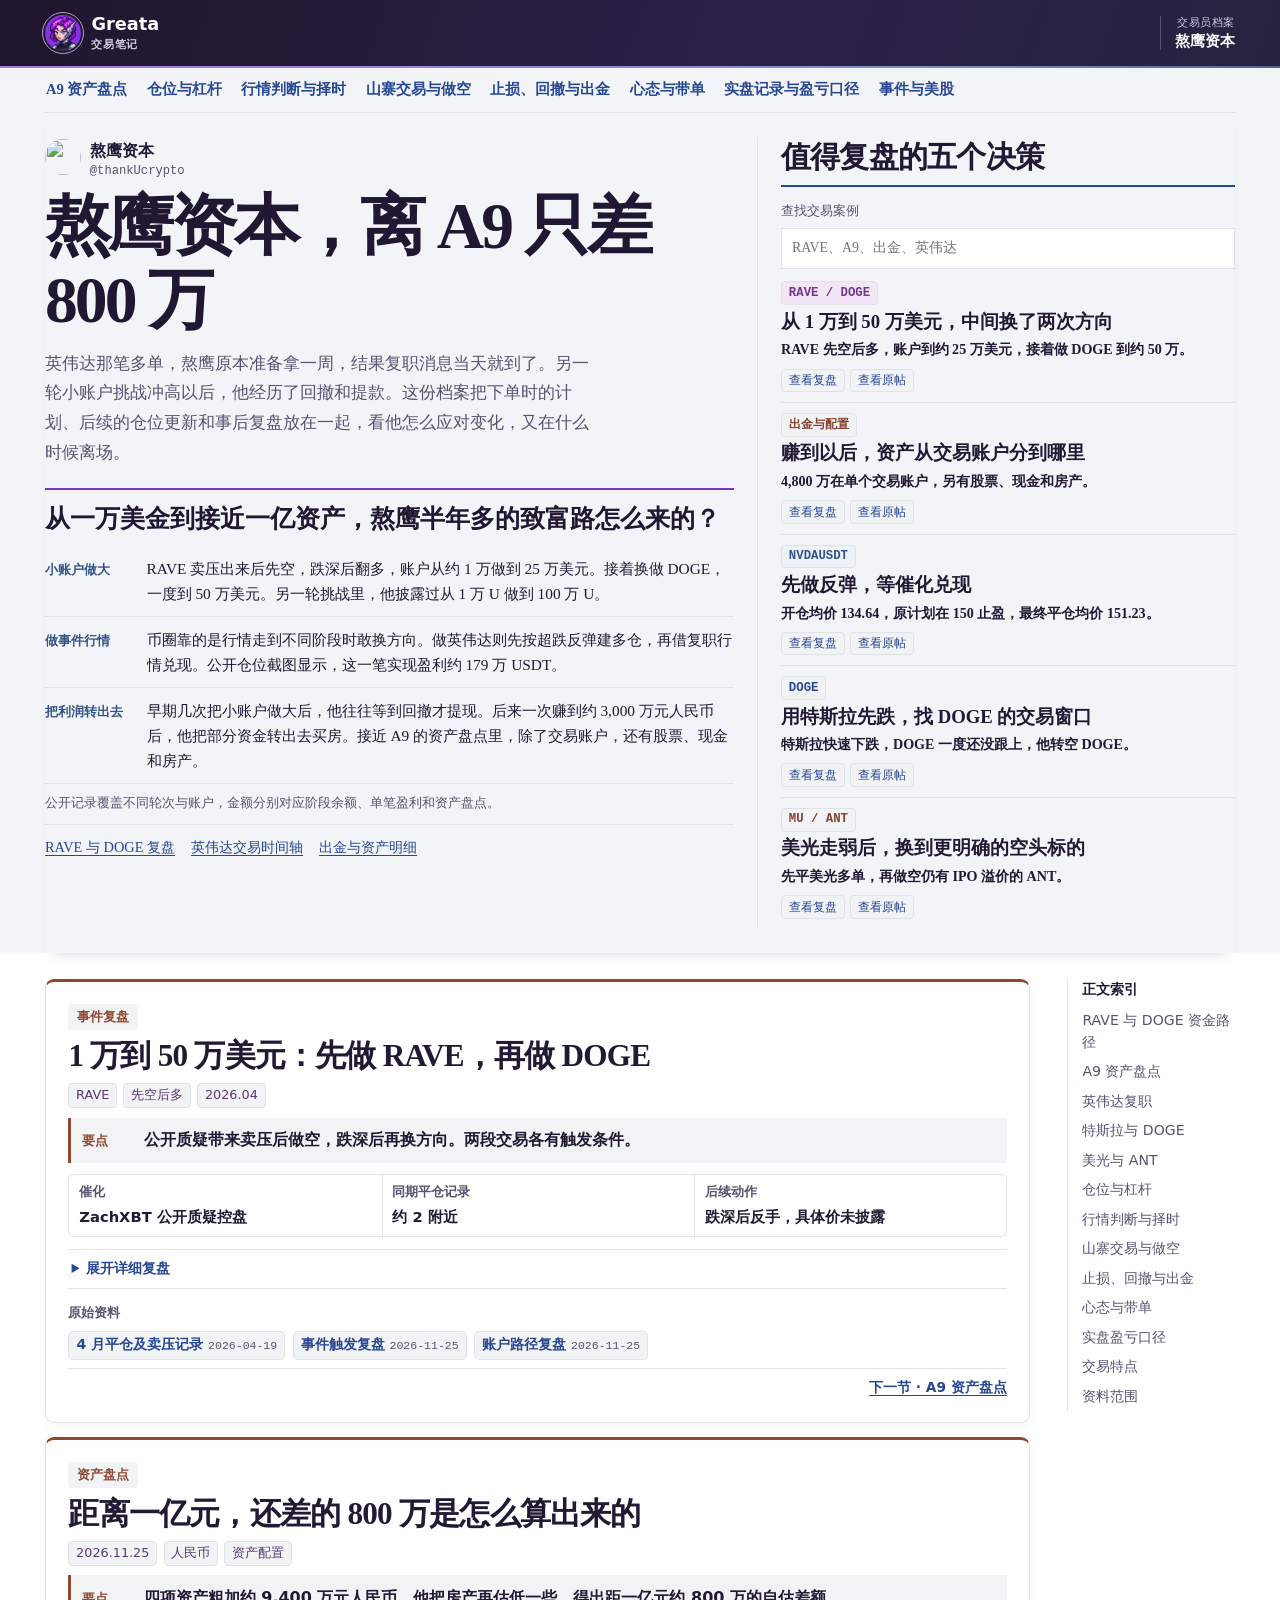
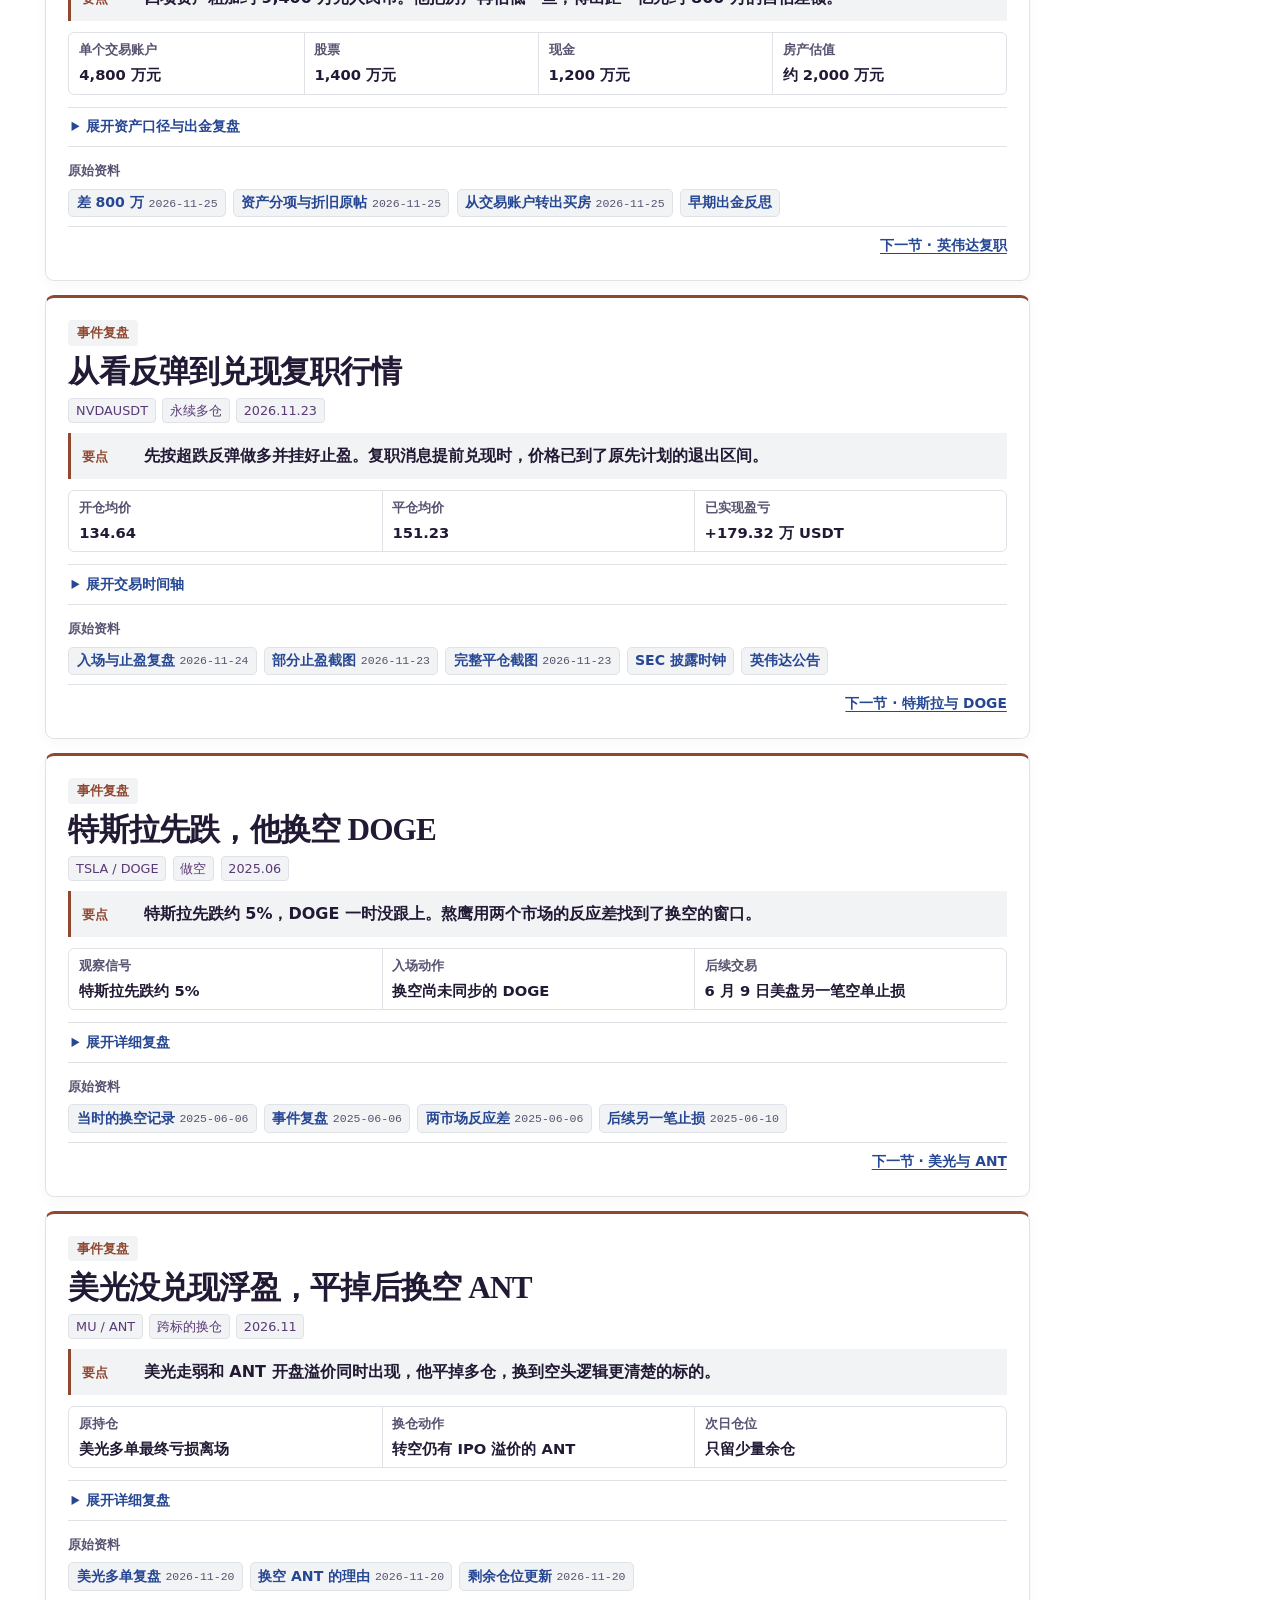
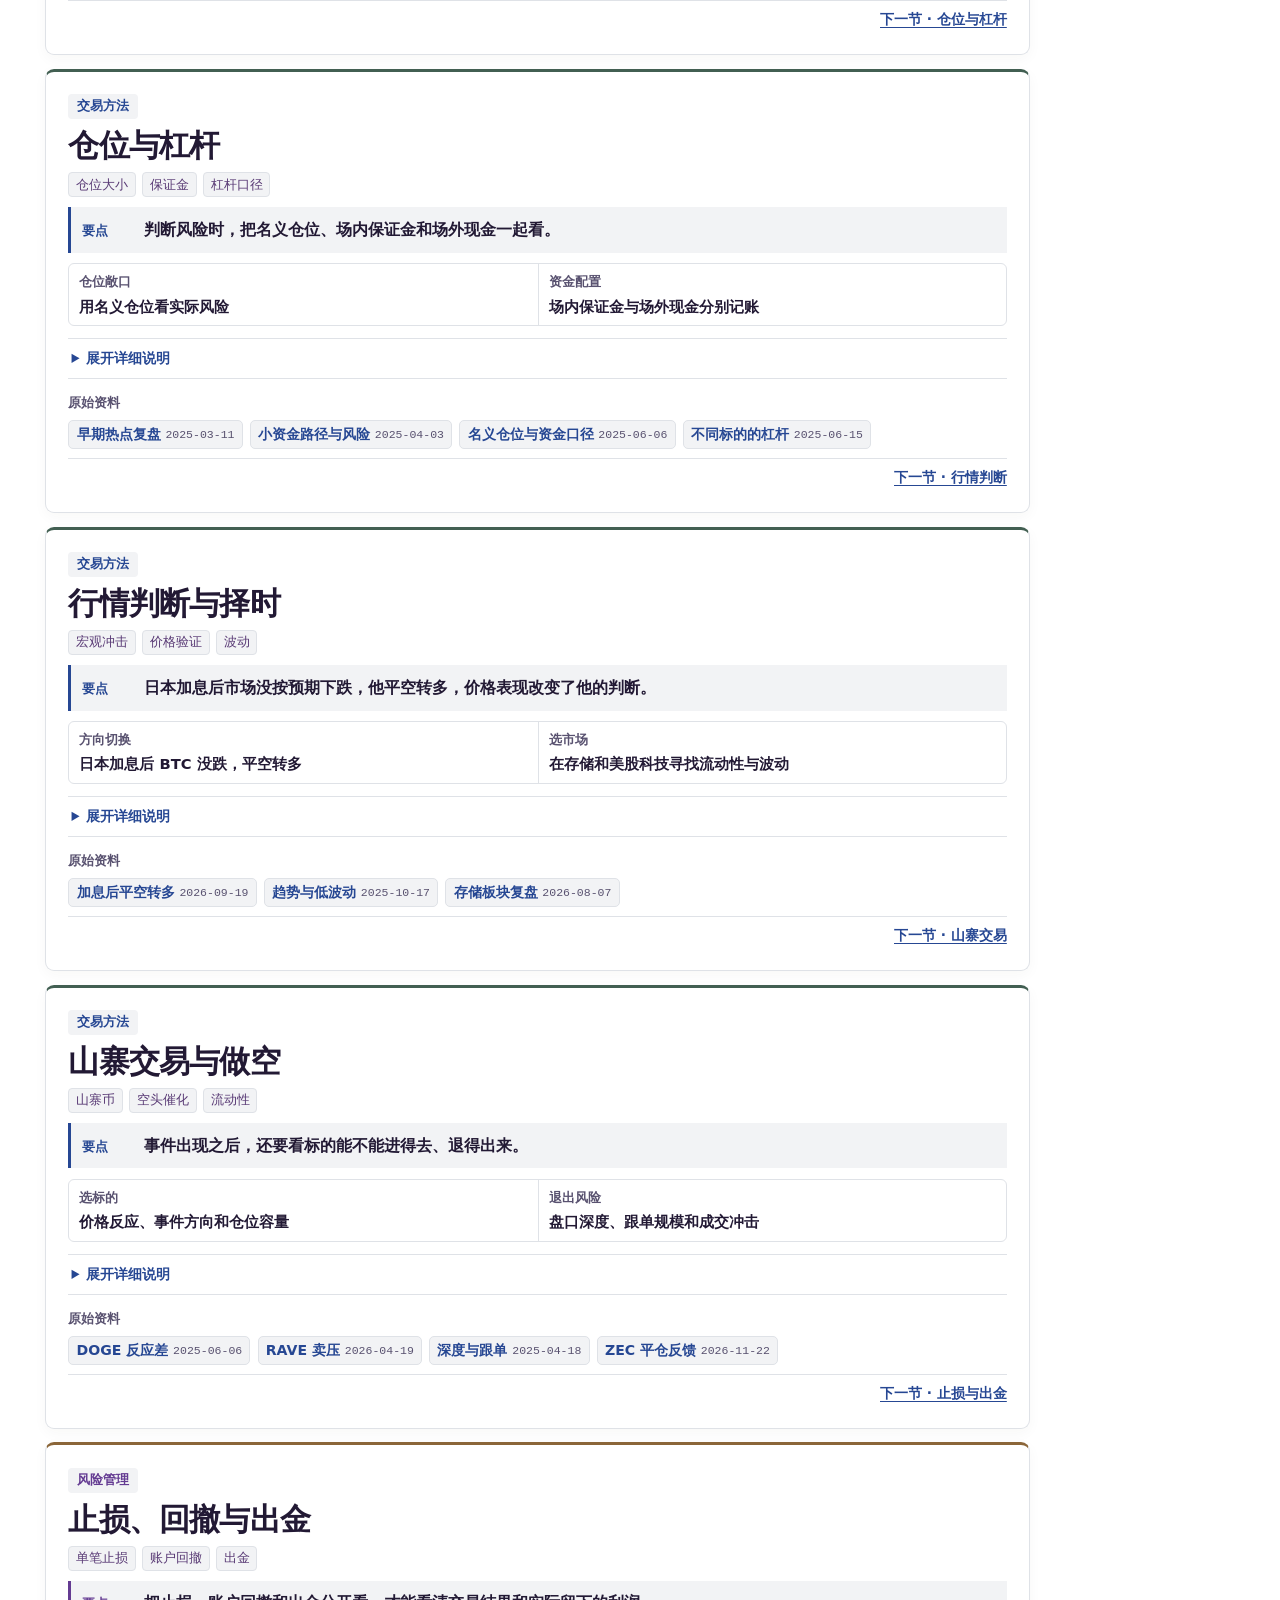
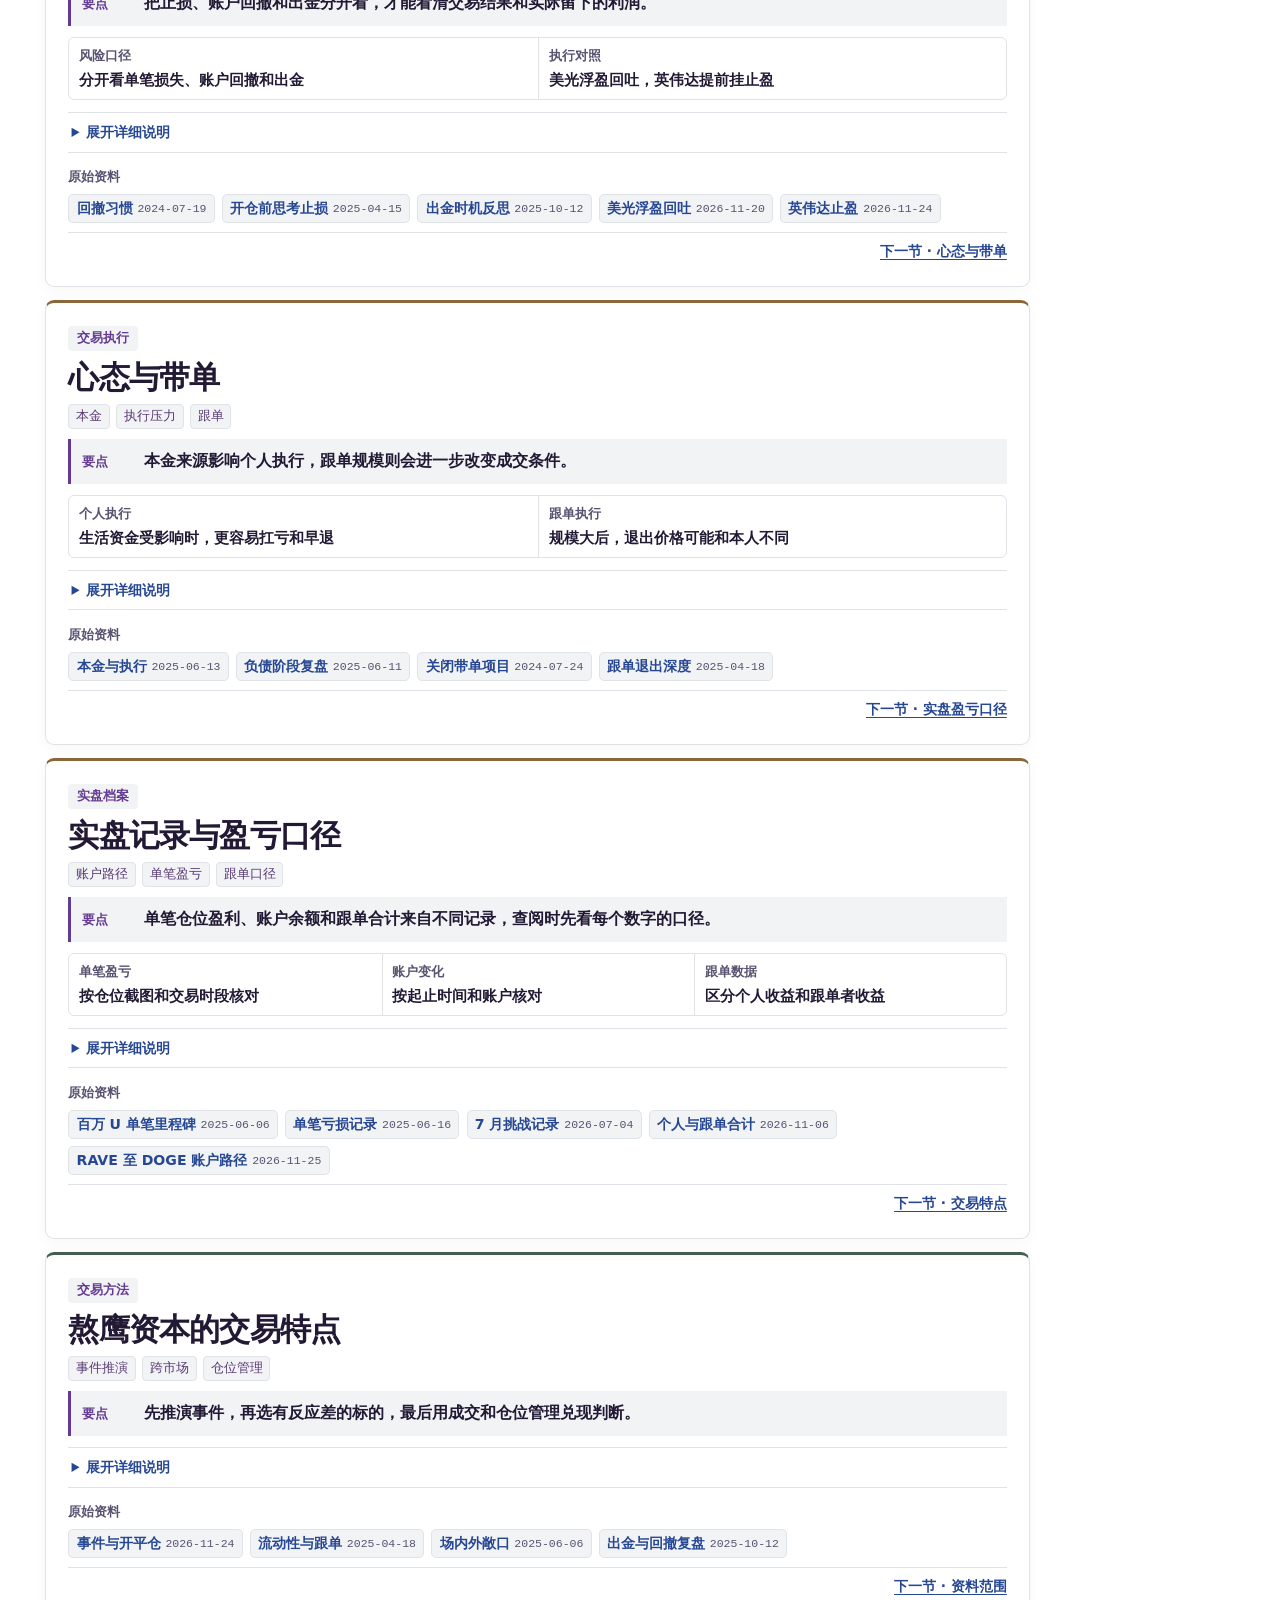
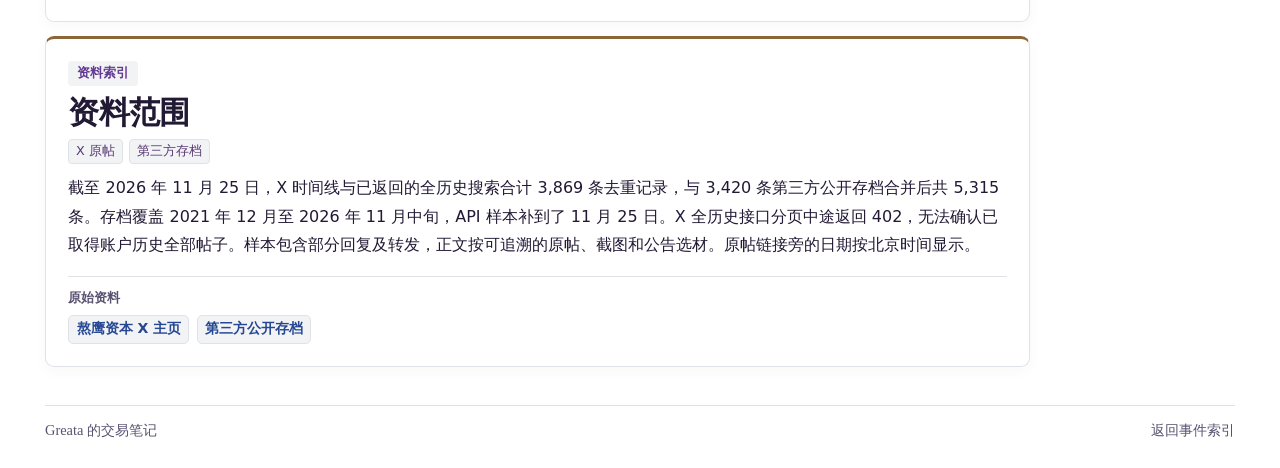
==== commit 4165a46c: "Update eagle-pixel.html" ====
--- a/eagle-pixel.html
+++ b/eagle-pixel.html
@@ -31,7 +31,7 @@
         <h1>熬鹰资本，离 A9 只差 800 万</h1>
         <p class="lede">英伟达那笔多单，熬鹰原本准备拿一周，结果复职消息当天就到了。另一轮小账户挑战冲高以后，他经历了回撤和提款。这份档案把下单时的计划、后续的仓位更新和事后复盘放在一起，看他怎么应对变化，又在什么时候离场。</p>
         <section class="hero-ledger growth-ledger" aria-labelledby="growth-title">
-          <h2 id="growth-title">从一万美金到接近一亿资产，熬鹰半年的致富路怎么来的？</h2>
+          <h2 id="growth-title">从一万美金到接近一亿资产，熬鹰半年多的致富路怎么来的？</h2>
           <dl class="growth-steps">
             <div>
               <dt>小账户做大</dt>
